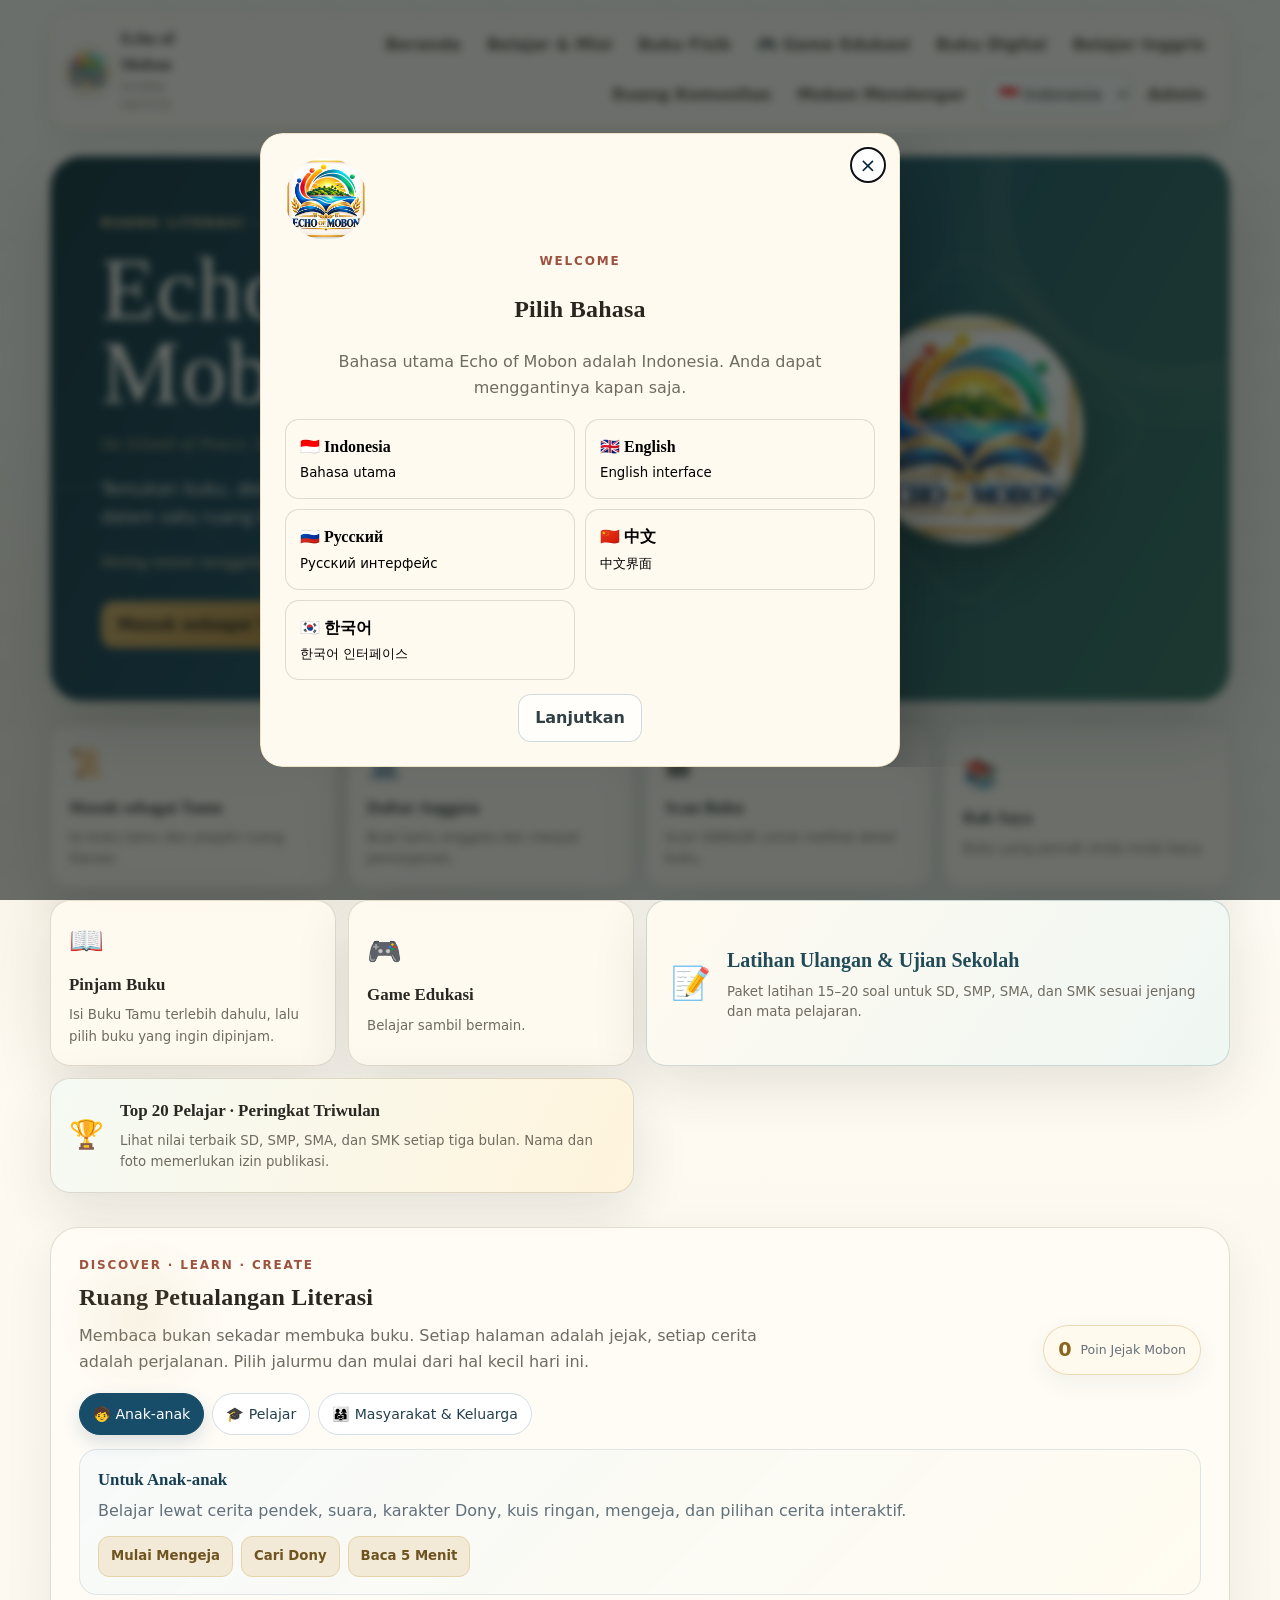
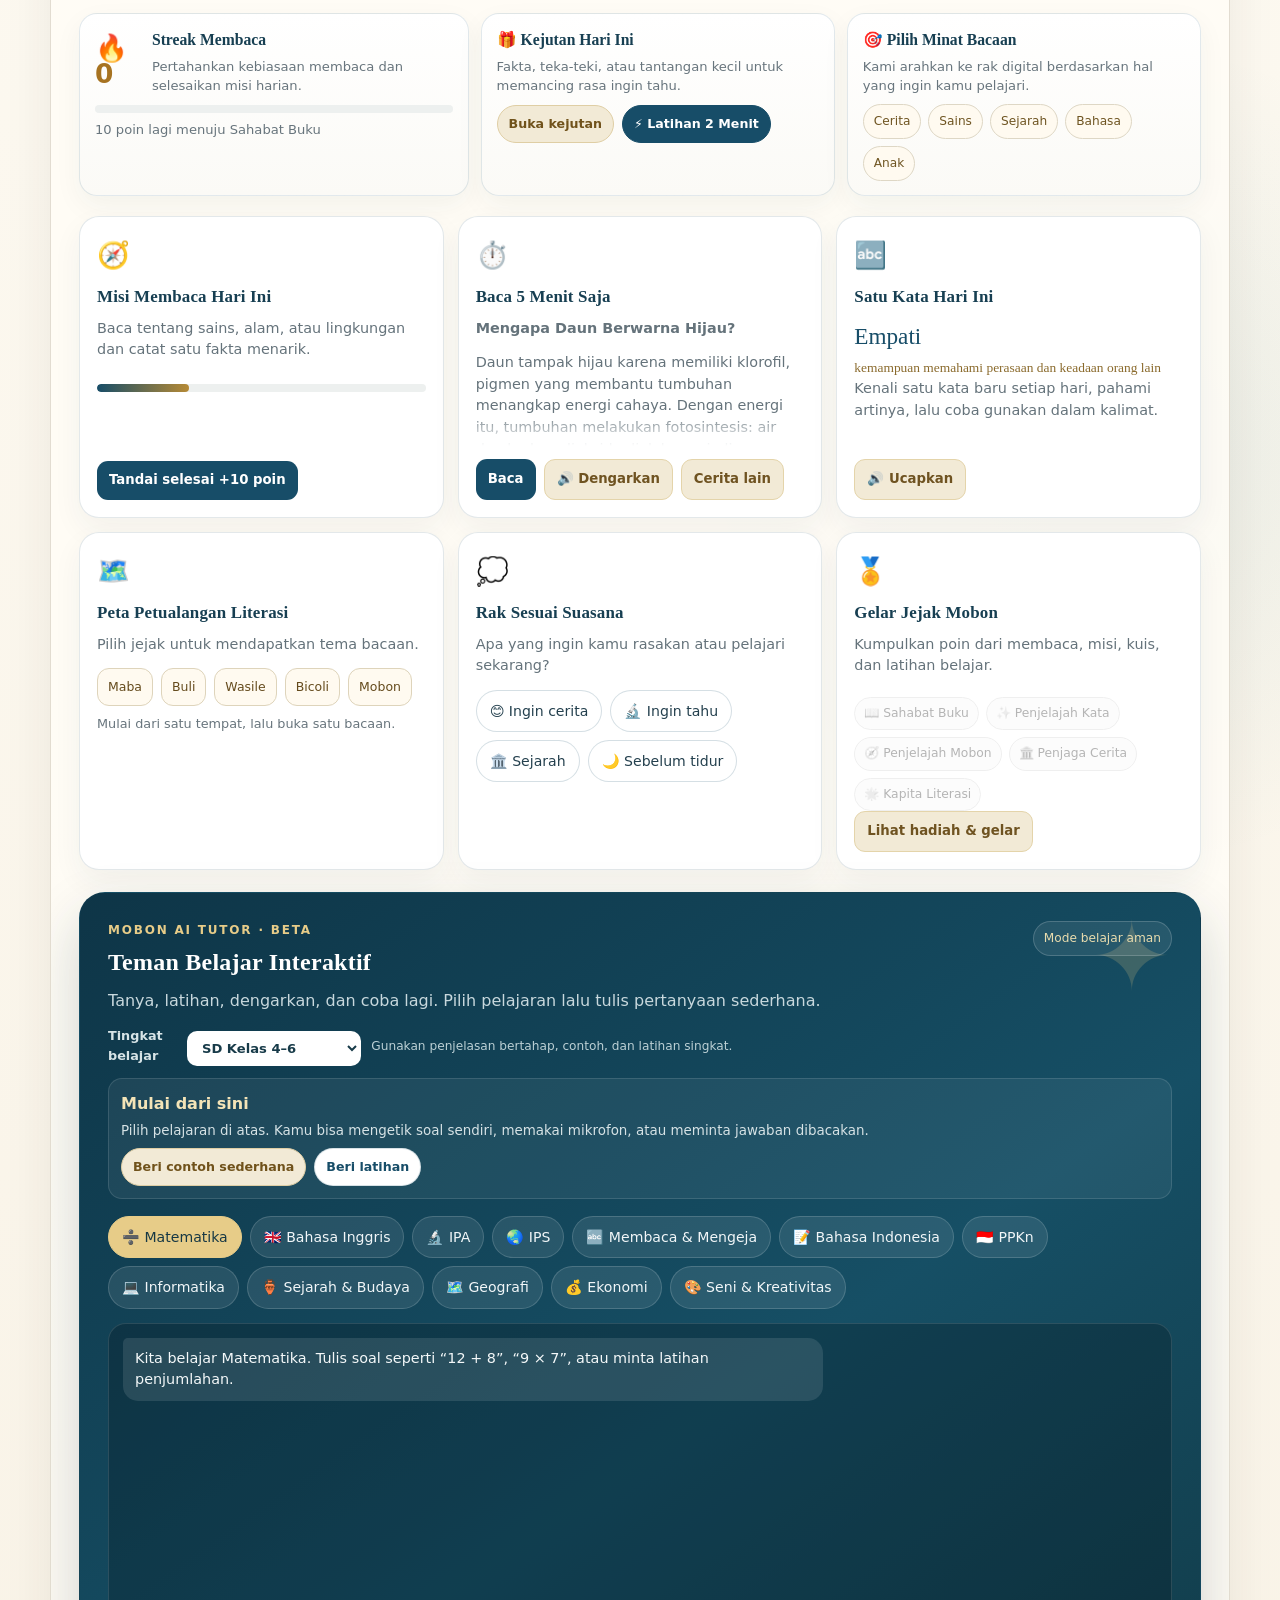
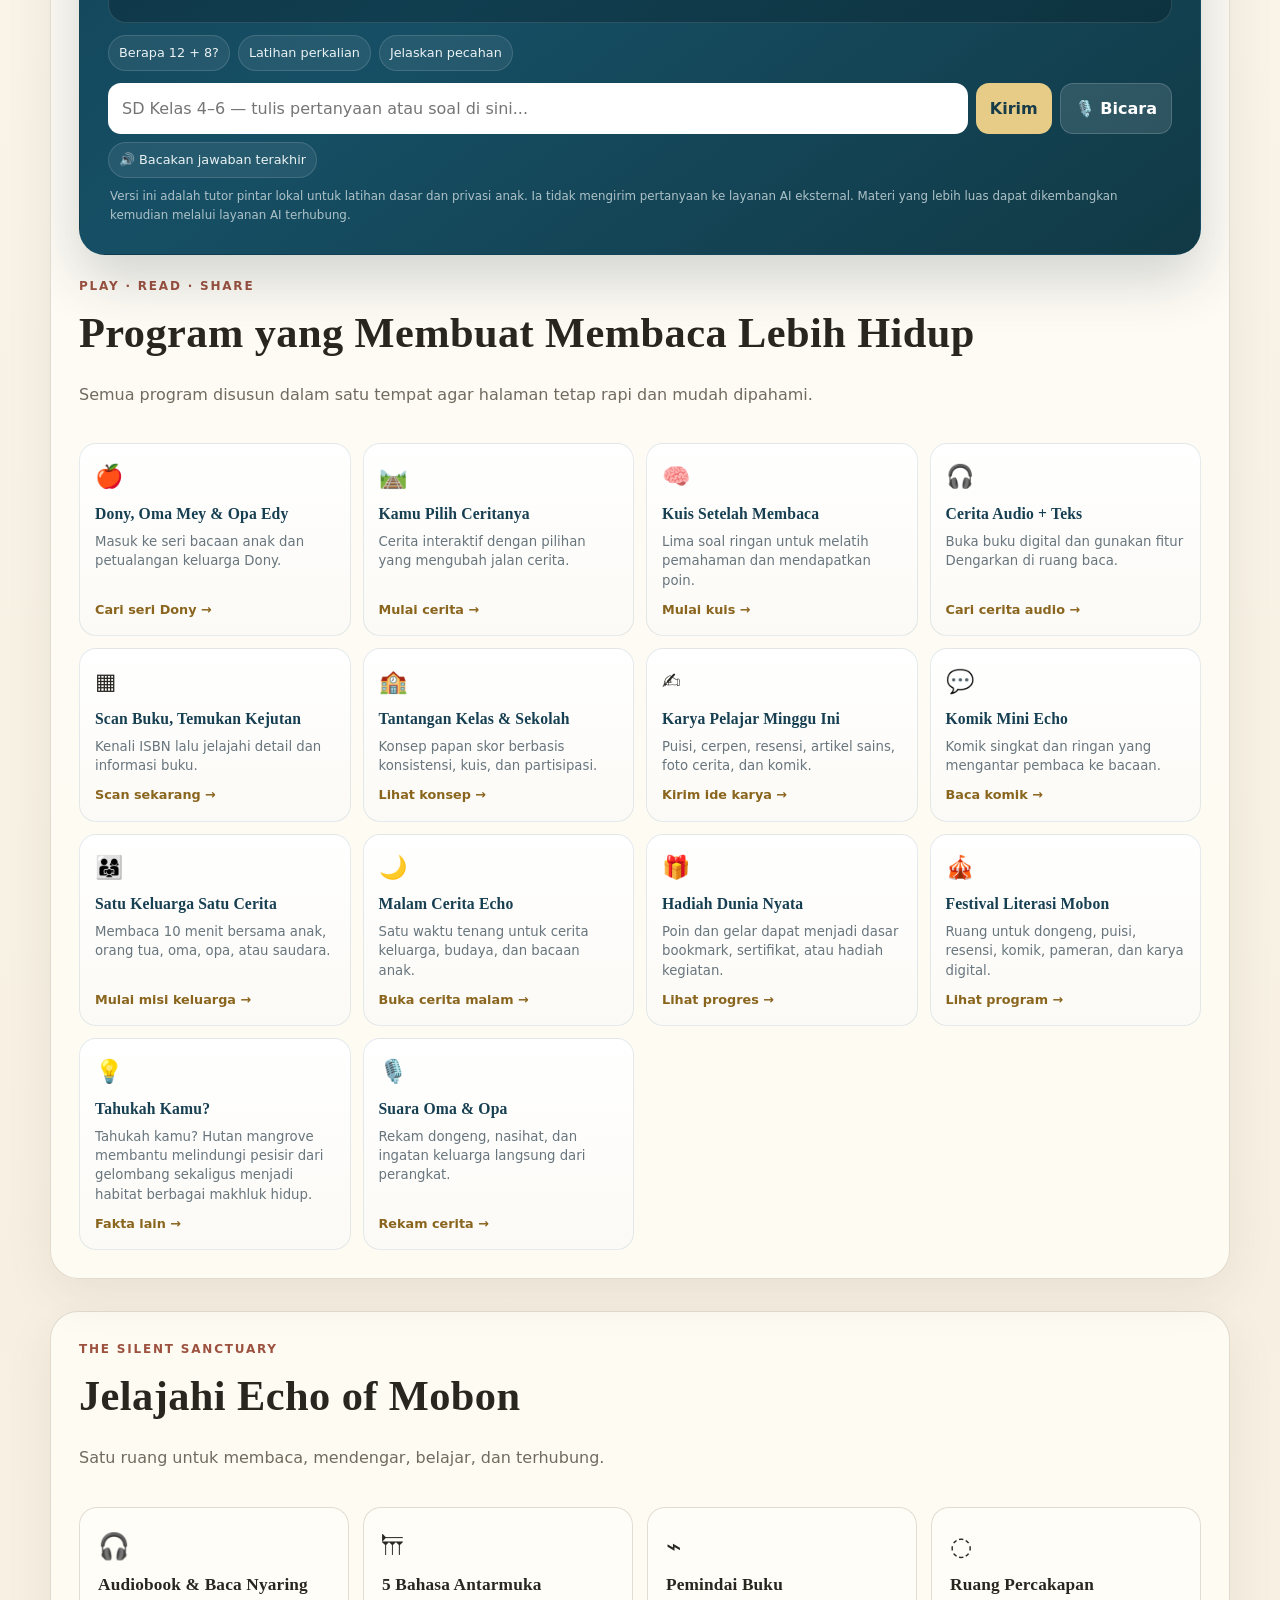
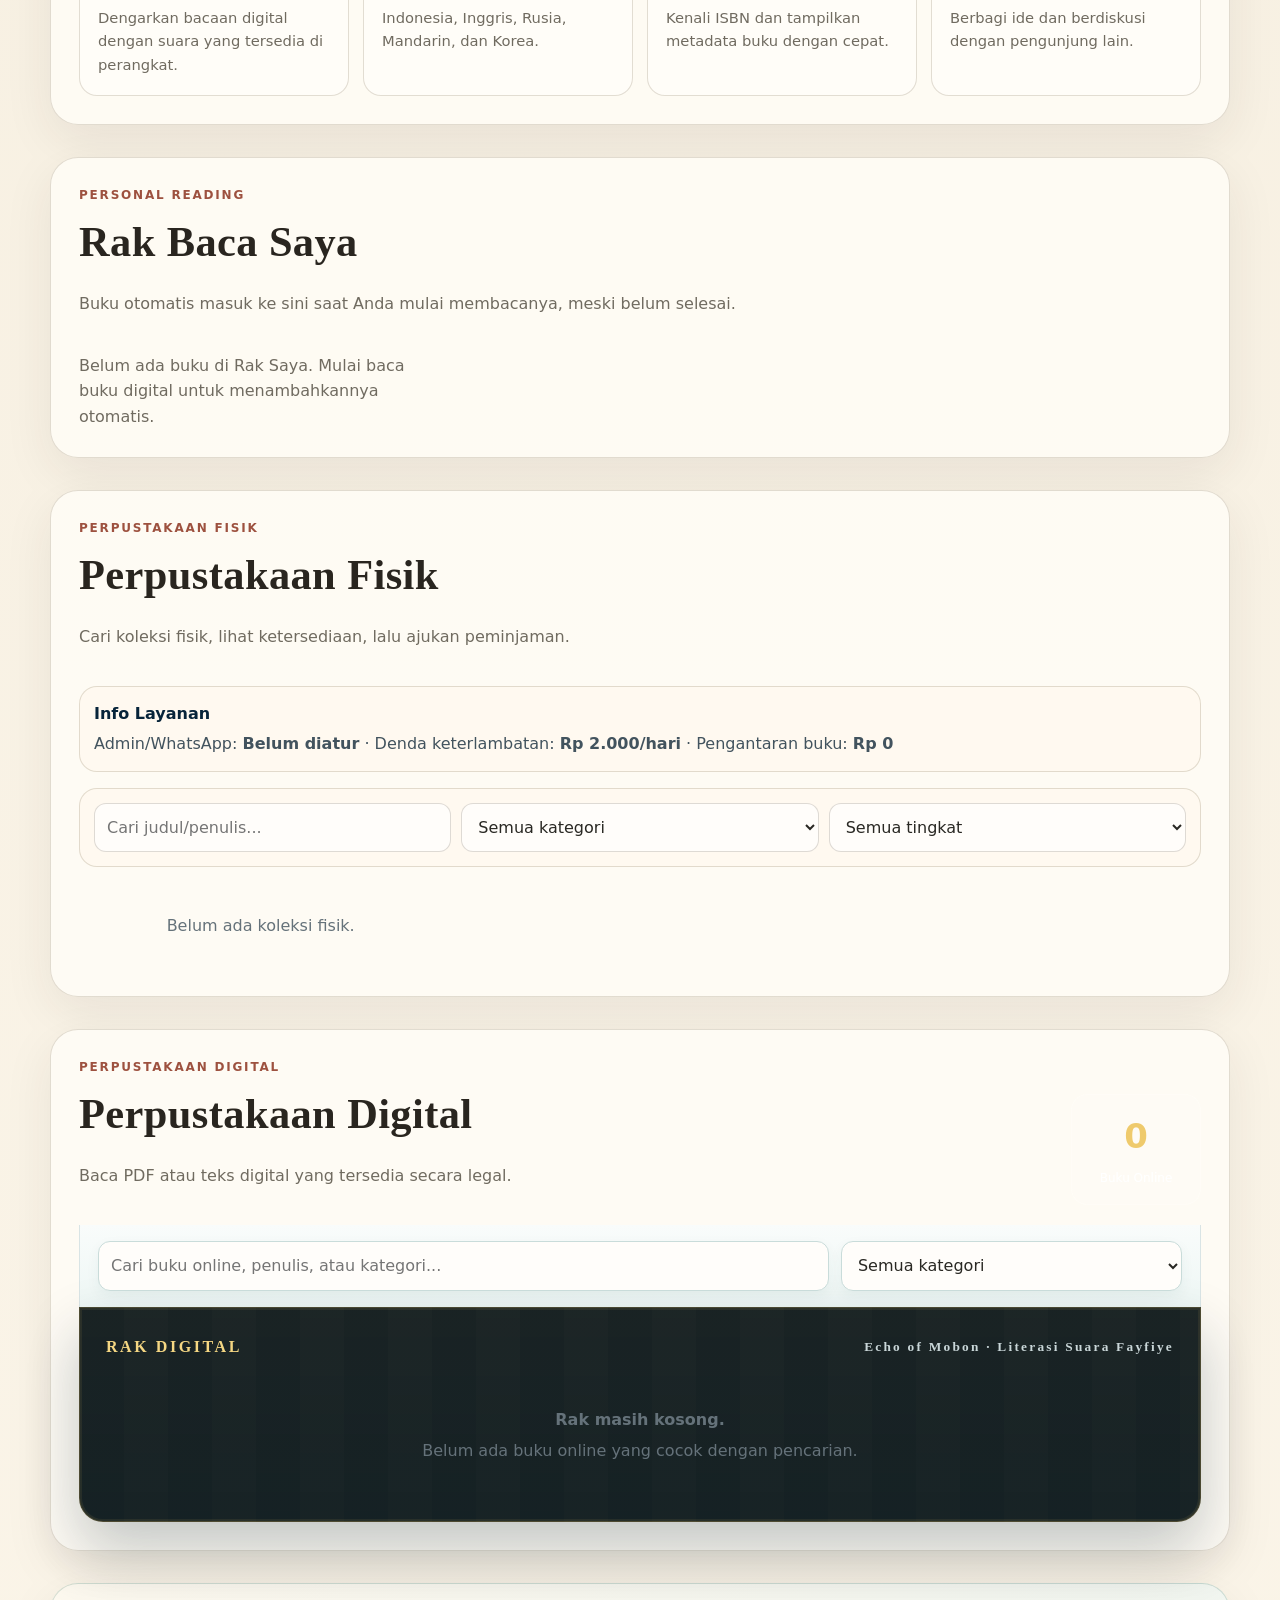
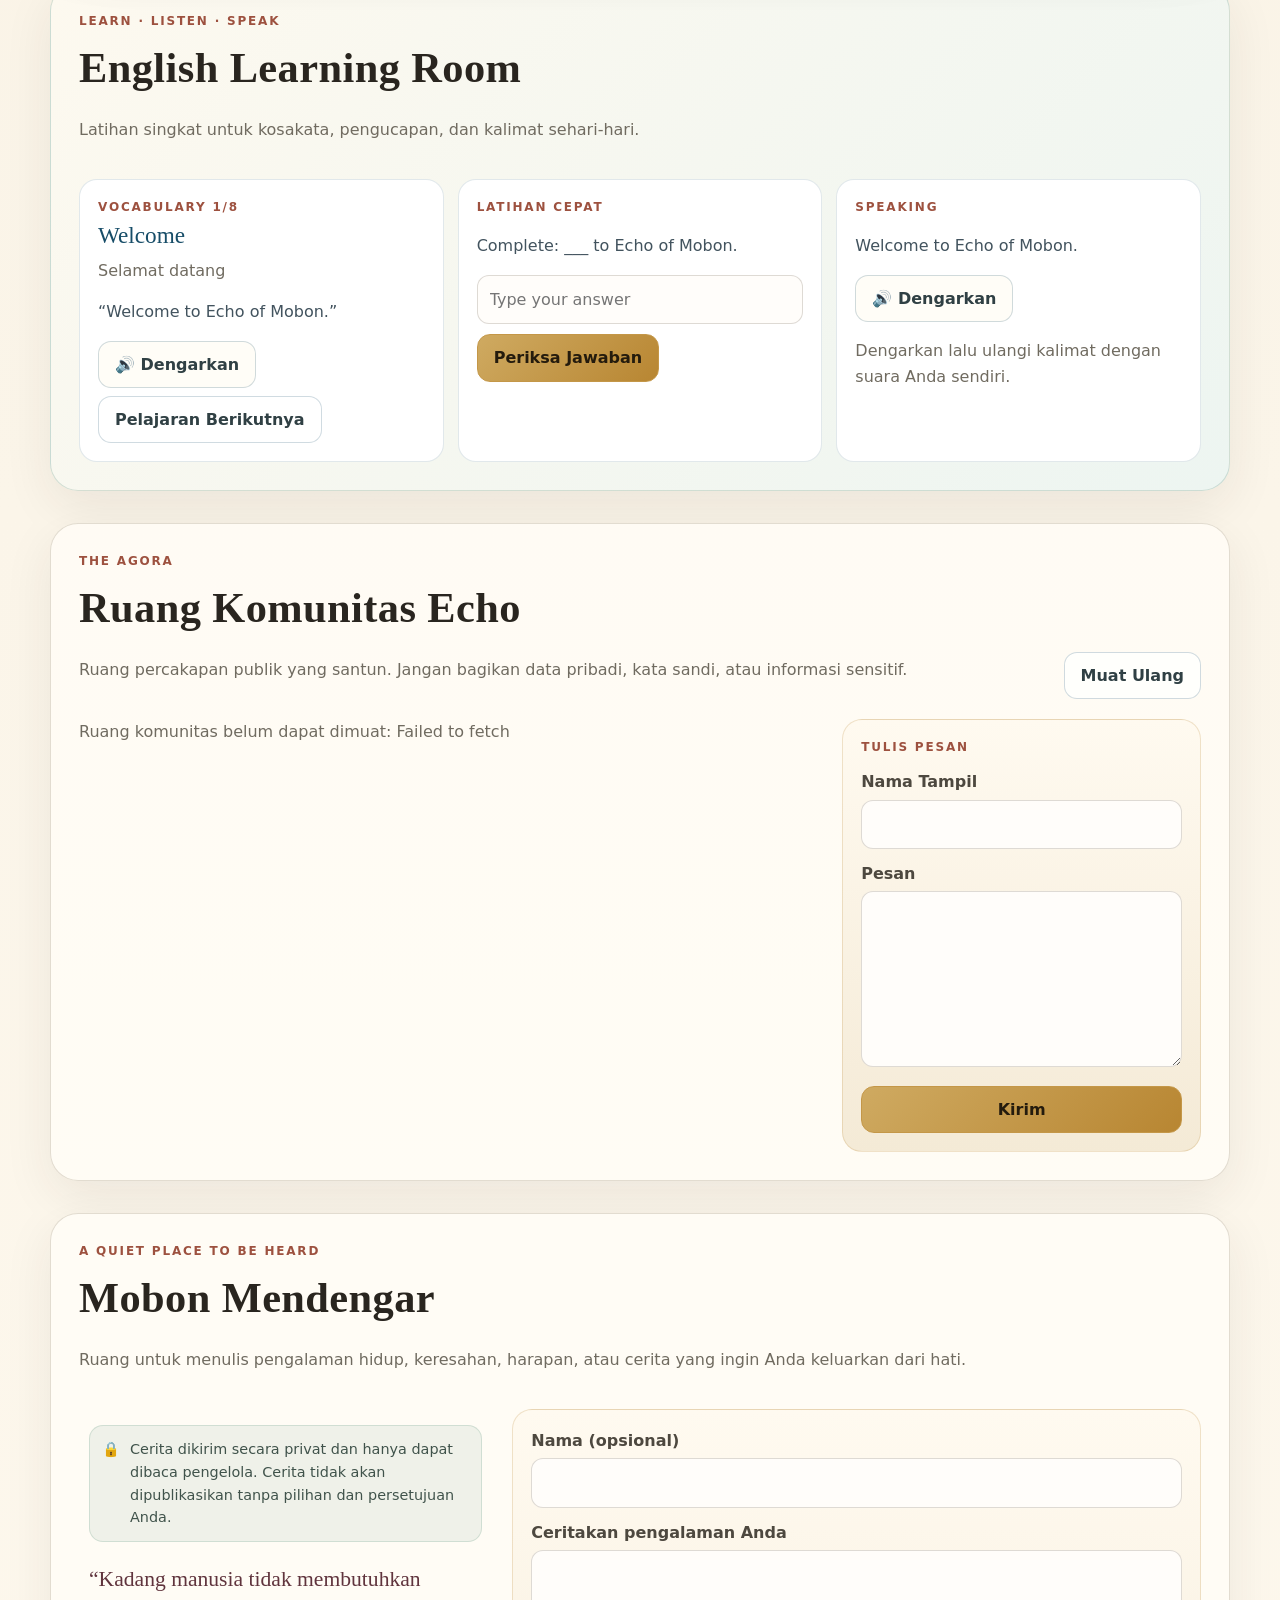
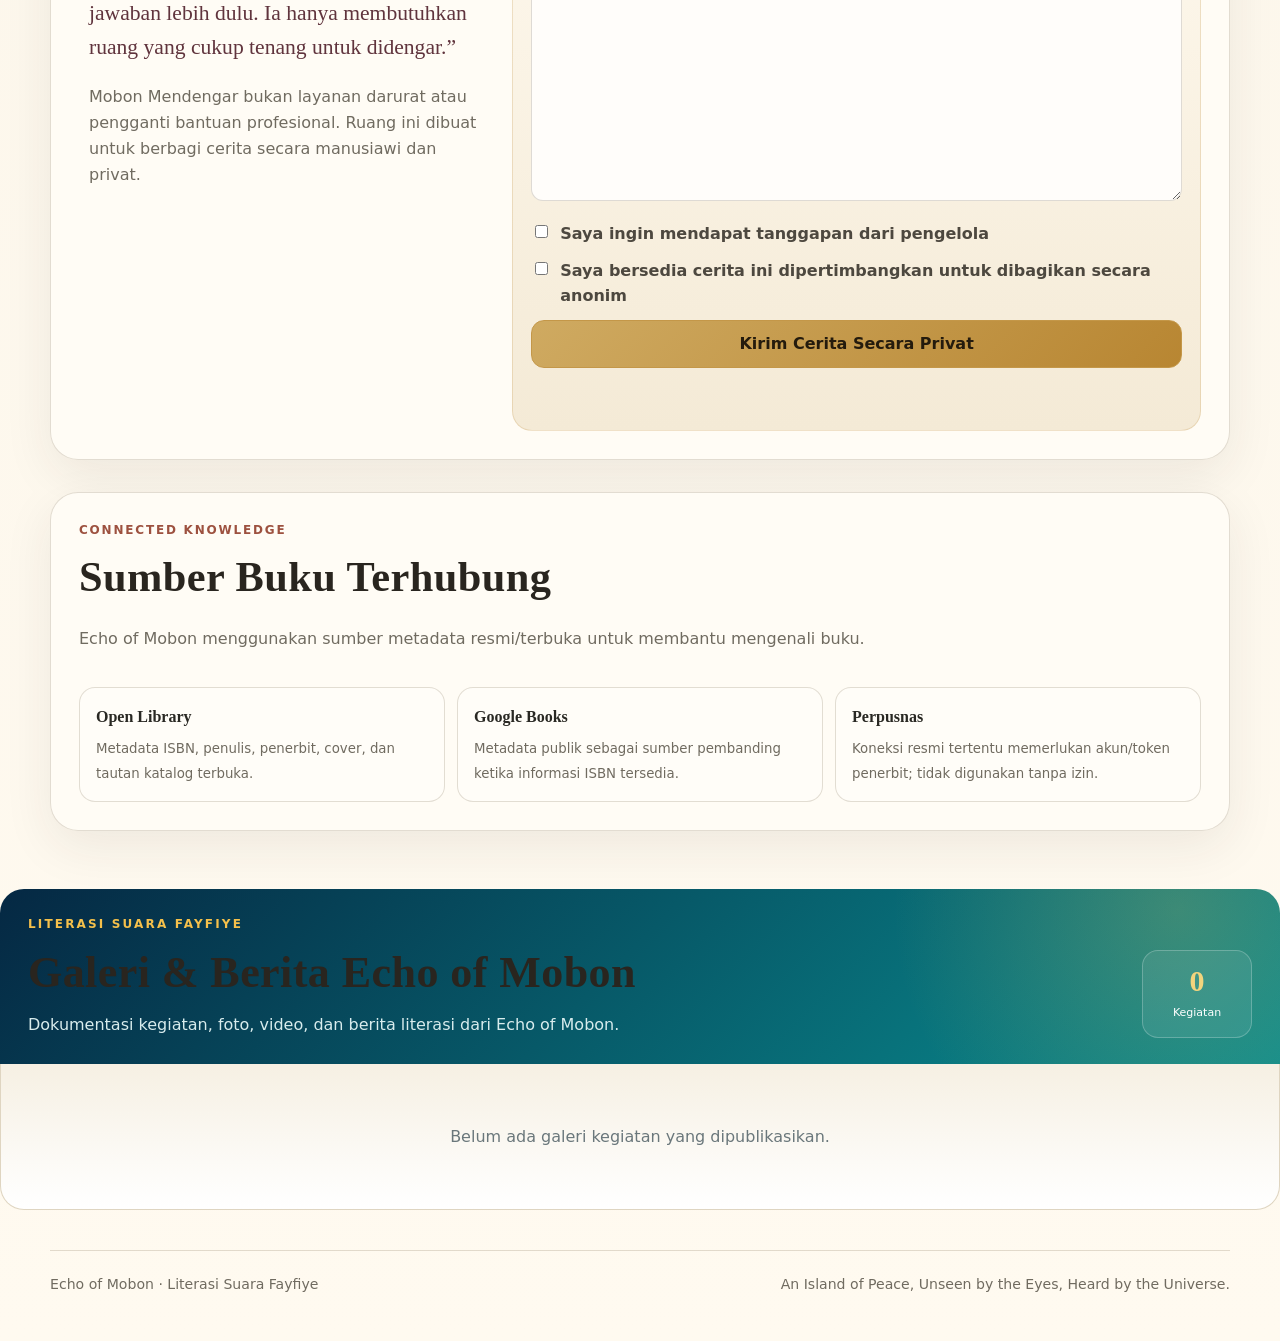
==== index.html @ 737a373f "Muat perbaikan status verifikasi Buku Tamu di HP" ====
<!doctype html>
<html lang="id">
<head>
  <meta charset="utf-8">
  <meta name="viewport" content="width=device-width,initial-scale=1,viewport-fit=cover">
  <meta name="theme-color" content="#174d68">
  <meta name="description" content="Echo of Mobon — ruang literasi fisik dan digital untuk membaca, mendengar, belajar, dan berbagi cerita.">
  <title>Echo of Mobon — Literasi Suara Fayfiye</title>
  <link rel="icon" href="assets/echo-of-mobon-logo.jpg?v=8">
  <link rel="stylesheet" href="assets/style.css">
  <link rel="stylesheet" href="assets/theme-original.css?v=20261101-9">
  <link rel="stylesheet" href="assets/member-card-v2.css?v=20261102-1">
  <link rel="stylesheet" href="assets/portal-v2.css?v=20261102-1">
  <link rel="stylesheet" href="assets/classic-v3.css?v=20261102-1">
  <link rel="stylesheet" href="assets/mobile-language-fix.css?v=20261102-4">
  <link rel="stylesheet" href="assets/literacy-adventure-v1.css?v=20261102-1">
  <link rel="stylesheet" href="assets/literacy-engagement-v2.css?v=20261102-1">
</head>
<body class="eom-v3">
<header class="topbar">
  <a class="brand" href="./" aria-label="Echo of Mobon">
    <img src="assets/echo-of-mobon-logo.jpg?v=8" alt="Logo Echo of Mobon">
    <div><strong>Echo of Mobon</strong><small>Literasi Suara Fayfiye</small></div>
  </a>
  <nav class="topnav" aria-label="Navigasi utama">
    <a href="#home" data-i18n="home">Beranda</a>
    <a href="#literacy-hub">Belajar & Misi</a>
    <a href="#physical" data-i18n="physical">Buku Fisik</a>
    <a href="#digital" data-i18n="digital">Buku Digital</a>
    <a href="#english" data-i18n="learn">Belajar Inggris</a>
    <a href="#community" data-i18n="community">Ruang Komunitas</a>
    <a href="#mobon-listens" data-i18n="listen">Mobon Mendengar</a>
    <select id="languageSelect" class="language-select" aria-label="Bahasa">
      <option value="id">🇮🇩 Indonesia</option>
      <option value="en">🇬🇧 English</option>
      <option value="ru">🇷🇺 Русский</option>
      <option value="zh">🇨🇳 中文</option>
      <option value="ko">🇰🇷 한국어</option>
    </select>
    <a href="./admin/" data-i18n="admin">Admin</a>
  </nav>
</header>

<section id="home" class="classic-hero">
  <div class="classic-hero-inner">
    <div>
      <div class="eyebrow" data-i18n="welcomeEyebrow">RUANG LITERASI · PENGETAHUAN · CERITA</div>
      <h1>Echo of<br>Mobon</h1>
      <p class="mobon-slogan">An Island of Peace, Unseen by the Eyes, Heard by the Universe</p>
      <p class="hero-copy" data-i18n="welcomeCopy">Temukan buku, dengarkan bacaan, belajar bahasa, dan berbagi cerita dalam satu ruang literasi yang tenang dan hidup.</p>
      <p class="hero-quote" data-i18n="welcomeQuote">Hening namun menggelegar. Tersembunyi namun memengaruhi.</p>
      <div class="hero-actions">
        <button id="guestEntryBtn" class="btn primary" type="button" data-i18n="guestEntry">Masuk sebagai Tamu</button>
        <button id="joinMemberBtn" class="btn ghost" type="button" data-i18n="joinMember">Daftar Anggota</button>
        <button id="myCardBtn" class="btn ghost hidden" type="button">Kartu Saya</button>
      </div>
    </div>
    <div class="hero-emblem" aria-hidden="true"><img src="assets/echo-of-mobon-logo.jpg?v=8" alt=""></div>
  </div>
</section>

<section class="entry-strip" aria-label="Akses cepat">
  <button class="entry-card" id="guestEntryCard" type="button" onclick="document.getElementById('guestEntryBtn').click()"><span class="entry-icon">📜</span><strong data-i18n="guestEntry">Masuk sebagai Tamu</strong><small data-i18n="guestEntrySub">Isi buku tamu dan jelajahi ruang literasi.</small></button>
  <button class="entry-card" type="button" onclick="document.getElementById('joinMemberBtn').click()"><span class="entry-icon">🏛️</span><strong data-i18n="joinMember">Daftar Anggota</strong><small data-i18n="joinMemberSub">Buat kartu anggota dan riwayat peminjaman.</small></button>
  <button class="entry-card" id="scanBookBtn" type="button"><span class="entry-icon">▦</span><strong data-i18n="scanBook">Scan Buku</strong><small data-i18n="scanBookSub">Scan ISBN/QR untuk melihat detail buku.</small></button>
  <button class="entry-card" id="myLibraryBtn" type="button"><span class="entry-icon">📚</span><strong data-i18n="myLibrary">Rak Saya</strong><small data-i18n="myLibrarySub">Buku yang pernah Anda mulai baca.</small></button>
</section>

<main>
  <section id="literacy-hub" class="section-shell eom-playground">
    <div class="eom-adventure-head">
      <div><div class="kicker-v3">DISCOVER · LEARN · CREATE</div><h2>Ruang Petualangan Literasi</h2><p class="muted-v3">Membaca bukan sekadar membuka buku. Setiap halaman adalah jejak, setiap cerita adalah perjalanan. Pilih jalurmu dan mulai dari hal kecil hari ini.</p></div>
      <div class="eom-points-pill" title="Poin tersimpan di perangkat ini"><b id="eomPoints">0</b><span>Poin Jejak Mobon</span></div>
    </div>

    <div class="eom-audience-tabs" aria-label="Pilih jalur belajar">
      <button class="eom-tab active" type="button" data-audience="anak">🧒 Anak-anak</button>
      <button class="eom-tab" type="button" data-audience="pelajar">🎓 Pelajar</button>
      <button class="eom-tab" type="button" data-audience="masyarakat">👨‍👩‍👧 Masyarakat & Keluarga</button>
    </div>
    <div id="audiencePanel" class="eom-audience-panel"></div>

    <div class="eom-mission-grid">
      <article class="eom-mission-card">
        <div class="eom-card-icon">🧭</div><h3>Misi Membaca Hari Ini</h3><p id="missionTitle">Memuat misi...</p>
        <div class="eom-progress" aria-label="Kemajuan misi"><span id="missionBar"></span></div>
        <div class="eom-card-actions"><button id="completeMissionBtn" class="eom-mini-btn" type="button">Tandai selesai +10 poin</button></div>
      </article>
      <article class="eom-mission-card">
        <div class="eom-card-icon">⏱️</div><h3>Baca 5 Menit Saja</h3><p><b id="fiveMinuteTitle"></b></p><p id="fiveMinuteText" class="eom-story-snippet"></p>
        <div class="eom-card-actions"><button id="toggleFiveMinuteBtn" class="eom-mini-btn" type="button">Baca</button><button id="speakFiveMinuteBtn" class="eom-mini-btn alt" type="button">🔊 Dengarkan</button><button id="nextFiveMinuteBtn" class="eom-mini-btn alt" type="button">Cerita lain</button></div>
      </article>
      <article class="eom-mission-card">
        <div class="eom-card-icon">🔤</div><h3>Satu Kata Hari Ini</h3><div id="wordToday" class="eom-word">Literasi</div><p>Kenali satu kata baru setiap hari, pahami artinya, lalu coba gunakan dalam kalimat.</p>
        <div class="eom-card-actions"><button id="speakWordBtn" class="eom-mini-btn alt" type="button">🔊 Ucapkan</button></div>
      </article>
      <article class="eom-mission-card">
        <div class="eom-card-icon">🗺️</div><h3>Peta Petualangan Literasi</h3><p>Pilih jejak untuk mendapatkan tema bacaan.</p><div class="eom-map"><button data-map="Maba">Maba</button><button data-map="Buli">Buli</button><button data-map="Wasile">Wasile</button><button data-map="Bicoli">Bicoli</button><button data-map="Mobon">Mobon</button></div><div id="mapFact" class="eom-map-note">Mulai dari satu tempat, lalu buka satu bacaan.</div>
      </article>
      <article class="eom-mission-card">
        <div class="eom-card-icon">💭</div><h3>Rak Sesuai Suasana</h3><p>Apa yang ingin kamu rasakan atau pelajari sekarang?</p><div class="eom-mood-row"><button class="eom-mood" data-mood="cerita">😊 Ingin cerita</button><button class="eom-mood" data-mood="sains">🔬 Ingin tahu</button><button class="eom-mood" data-mood="sejarah">🏛️ Sejarah</button><button class="eom-mood" data-mood="anak">🌙 Sebelum tidur</button></div>
      </article>
      <article class="eom-mission-card">
        <div class="eom-card-icon">🏅</div><h3>Gelar Jejak Mobon</h3><p>Kumpulkan poin dari membaca, misi, kuis, dan latihan belajar.</p><div id="eomBadges" class="eom-badge-row"></div>
        <div class="eom-card-actions"><button class="eom-mini-btn alt" type="button" data-program="rewards">Lihat hadiah & gelar</button></div>
      </article>
    </div>

    <section id="mobon-ai" class="eom-ai-shell" aria-label="Mobon AI Tutor">
      <div class="eom-ai-head"><div><div class="kicker-v3" style="color:#e7cc88">MOBON AI TUTOR · BETA</div><h2>Teman Belajar Interaktif</h2><p>Tanya, latihan, dengarkan, dan coba lagi. Pilih pelajaran lalu tulis pertanyaan sederhana.</p></div><span class="eom-ai-status">Mode belajar aman</span></div>
      <div class="eom-ai-subjects">
        <button class="eom-subject active" type="button" data-subject="math">➗ Matematika</button>
        <button class="eom-subject" type="button" data-subject="english">🇬🇧 Bahasa Inggris</button>
        <button class="eom-subject" type="button" data-subject="science">🔬 IPA</button>
        <button class="eom-subject" type="button" data-subject="social">🌏 IPS</button>
        <button class="eom-subject" type="button" data-subject="reading">🔤 Membaca & Mengeja</button>
      </div>
      <div id="aiChat" class="eom-ai-chat" aria-live="polite"></div>
      <div id="aiQuickPrompts" class="eom-quick-prompts"></div>
      <div class="eom-ai-compose"><input id="aiInput" autocomplete="off" placeholder="Tulis pertanyaan atau soal di sini..."><button id="aiSend" type="button">Kirim</button><button id="aiVoice" class="eom-voice-btn" type="button">🎙️ Bicara</button></div>
      <div style="display:flex;gap:8px;align-items:center;margin-top:8px;position:relative;z-index:1"><button id="aiSpeak" class="eom-prompt-chip" type="button">🔊 Bacakan jawaban terakhir</button></div>
      <p class="eom-ai-note">Versi ini adalah tutor pintar lokal untuk latihan dasar dan privasi anak. Ia tidak mengirim pertanyaan ke layanan AI eksternal. Materi yang lebih luas dapat dikembangkan kemudian melalui layanan AI terhubung.</p>
    </section>

    <div class="eom-programs">
      <div class="section-head-v3"><div><div class="kicker-v3">PLAY · READ · SHARE</div><h2>Program yang Membuat Membaca Lebih Hidup</h2><p class="muted-v3">Semua program disusun dalam satu tempat agar halaman tetap rapi dan mudah dipahami.</p></div></div>
      <div class="eom-program-grid">
        <article class="eom-program"><div class="eom-program-icon">🍎</div><h3>Dony, Oma Mey & Opa Edy</h3><p>Masuk ke seri bacaan anak dan petualangan keluarga Dony.</p><button type="button" data-program="dony">Cari seri Dony →</button></article>
        <article class="eom-program"><div class="eom-program-icon">🛤️</div><h3>Kamu Pilih Ceritanya</h3><p>Cerita interaktif dengan pilihan yang mengubah jalan cerita.</p><button type="button" data-program="story">Mulai cerita →</button></article>
        <article class="eom-program"><div class="eom-program-icon">🧠</div><h3>Kuis Setelah Membaca</h3><p>Lima soal ringan untuk melatih pemahaman dan mendapatkan poin.</p><button type="button" data-program="quiz">Mulai kuis →</button></article>
        <article class="eom-program"><div class="eom-program-icon">🎧</div><h3>Cerita Audio + Teks</h3><p>Buka buku digital dan gunakan fitur Dengarkan di ruang baca.</p><button type="button" data-program="audio">Cari cerita audio →</button></article>
        <article class="eom-program"><div class="eom-program-icon">▦</div><h3>Scan Buku, Temukan Kejutan</h3><p>Kenali ISBN lalu jelajahi detail dan informasi buku.</p><button type="button" data-program="scan">Scan sekarang →</button></article>
        <article class="eom-program"><div class="eom-program-icon">🏫</div><h3>Tantangan Kelas & Sekolah</h3><p>Konsep papan skor berbasis konsistensi, kuis, dan partisipasi.</p><button type="button" data-program="school">Lihat konsep →</button></article>
        <article class="eom-program"><div class="eom-program-icon">✍️</div><h3>Karya Pelajar Minggu Ini</h3><p>Puisi, cerpen, resensi, artikel sains, foto cerita, dan komik.</p><button type="button" data-program="student">Kirim ide karya →</button></article>
        <article class="eom-program"><div class="eom-program-icon">💬</div><h3>Komik Mini Echo</h3><p>Komik singkat dan ringan yang mengantar pembaca ke bacaan.</p><button type="button" data-program="comic">Baca komik →</button></article>
        <article class="eom-program"><div class="eom-program-icon">👨‍👩‍👧</div><h3>Satu Keluarga Satu Cerita</h3><p>Membaca 10 menit bersama anak, orang tua, oma, opa, atau saudara.</p><button type="button" data-program="family">Mulai misi keluarga →</button></article>
        <article class="eom-program"><div class="eom-program-icon">🌙</div><h3>Malam Cerita Echo</h3><p>Satu waktu tenang untuk cerita keluarga, budaya, dan bacaan anak.</p><button type="button" data-program="night">Buka cerita malam →</button></article>
        <article class="eom-program"><div class="eom-program-icon">🎁</div><h3>Hadiah Dunia Nyata</h3><p>Poin dan gelar dapat menjadi dasar bookmark, sertifikat, atau hadiah kegiatan.</p><button type="button" data-program="rewards">Lihat progres →</button></article>
        <article class="eom-program"><div class="eom-program-icon">🎪</div><h3>Festival Literasi Mobon</h3><p>Ruang untuk dongeng, puisi, resensi, komik, pameran, dan karya digital.</p><button type="button" data-program="festival">Lihat program →</button></article>
        <article class="eom-program"><div class="eom-program-icon">💡</div><h3>Tahukah Kamu?</h3><p id="eomDidYouKnow">Fakta singkat baru setiap hari untuk memancing rasa ingin tahu.</p><button type="button" data-extra="fact">Fakta lain →</button></article>
        <article class="eom-program"><div class="eom-program-icon">🎙️</div><h3>Suara Oma & Opa</h3><p>Rekam dongeng, nasihat, dan ingatan keluarga langsung dari perangkat.</p><button type="button" data-extra="voices">Rekam cerita →</button></article>
      </div>
    </div>
  </section>

  <section class="section-shell">
    <div class="section-head-v3"><div><div class="kicker-v3">THE SILENT SANCTUARY</div><h2 data-i18n="explore">Jelajahi Echo of Mobon</h2><p class="muted-v3" data-i18n="exploreSub">Satu ruang untuk membaca, mendengar, belajar, dan terhubung.</p></div></div>
    <div class="feature-grid">
      <article class="feature-card"><div class="feature-icon">🎧</div><h3 data-i18n="featAudio">Audiobook & Baca Nyaring</h3><p data-i18n="featAudioSub">Dengarkan bacaan digital dengan suara yang tersedia di perangkat.</p></article>
      <article class="feature-card"><div class="feature-icon">𐎠</div><h3 data-i18n="featLang">5 Bahasa Antarmuka</h3><p data-i18n="featLangSub">Indonesia, Inggris, Rusia, Mandarin, dan Korea.</p></article>
      <article class="feature-card"><div class="feature-icon">⌁</div><h3 data-i18n="featScan">Pemindai Buku</h3><p data-i18n="featScanSub">Kenali ISBN dan tampilkan metadata buku dengan cepat.</p></article>
      <article class="feature-card"><div class="feature-icon">◌</div><h3 data-i18n="featCommunity">Ruang Percakapan</h3><p data-i18n="featCommunitySub">Berbagi ide dan berdiskusi dengan pengunjung lain.</p></article>
    </div>
  </section>

  <section id="memberWelcome" class="section-shell member-welcome hidden"></section>

  <section id="my-shelf" class="section-shell">
    <div class="section-head-v3"><div><div class="kicker-v3">PERSONAL READING</div><h2 data-i18n="myShelf">Rak Baca Saya</h2><p class="muted-v3" data-i18n="myShelfSub">Buku otomatis masuk ke sini saat Anda mulai membacanya, meski belum selesai.</p></div></div>
    <div id="myLibrary" class="my-library-grid"></div>
  </section>

  <section id="physical" class="section-shell">
    <div class="section-head-v3"><div><div class="kicker-v3">PERPUSTAKAAN FISIK</div><h2 data-i18n="physicalTitle">Perpustakaan Fisik</h2><p id="collectionSummary" class="muted-v3" data-i18n="physicalSub">Cari koleksi fisik, lihat ketersediaan, lalu ajukan peminjaman.</p></div></div>
    <section id="serviceInfo" class="card" style="padding:14px;margin-bottom:16px"><strong>Info Layanan</strong><p id="serviceInfoText" style="margin:5px 0 0">Memuat informasi layanan...</p></section>
    <div class="filters card"><input id="guestSearch" placeholder="Cari judul/penulis..."><select id="guestCategory"></select><select id="guestLevel"></select></div>
    <div id="guestBooks" class="book-grid" style="margin-top:16px"></div>
  </section>

  <section id="digital" class="section-shell online-library digital-library-section">
    <div class="section-head-v3"><div><div class="kicker-v3">PERPUSTAKAAN DIGITAL</div><h2 data-i18n="digitalTitle">Perpustakaan Digital</h2><p class="muted-v3" data-i18n="digitalSub">Baca PDF atau teks digital yang tersedia secara legal.</p></div><div class="digital-library-badge"><b id="digitalCount">0</b><span>Buku Online</span></div></div>
    <div class="digital-library-tools"><input id="digitalSearch" placeholder="Cari buku online, penulis, atau kategori..."><select id="digitalCategoryFilter"><option value="">Semua kategori</option></select></div>
    <div class="bookshelf-frame"><div class="bookshelf-top"><span>RAK DIGITAL</span><small>Echo of Mobon · Literasi Suara Fayfiye</small></div><div id="digitalLibrary" class="digital-shelves"></div></div>
  </section>

  <section id="english" class="section-shell learning-panel">
    <div class="section-head-v3"><div><div class="kicker-v3">LEARN · LISTEN · SPEAK</div><h2 data-i18n="englishTitle">English Learning Room</h2><p class="muted-v3" data-i18n="englishSub">Latihan singkat untuk kosakata, pengucapan, dan kalimat sehari-hari.</p></div></div>
    <div id="englishLesson" class="learning-grid"></div>
  </section>

  <section id="community" class="section-shell">
    <div class="section-head-v3"><div><div class="kicker-v3">THE AGORA</div><h2 data-i18n="communityTitle">Ruang Komunitas Echo</h2><p class="muted-v3" data-i18n="communitySub">Ruang percakapan publik yang santun. Jangan bagikan data pribadi, kata sandi, atau informasi sensitif.</p></div><button id="communityRefreshBtn" class="btn ghost" type="button" data-i18n="refresh">Muat Ulang</button></div>
    <div class="community-layout">
      <div id="communityFeed" class="community-feed"></div>
      <form id="communityForm" class="compose-card form">
        <div class="kicker-v3">TULIS PESAN</div>
        <label><span data-i18n="displayName">Nama Tampil</span><input id="communityName" maxlength="40" required></label>
        <label><span data-i18n="message">Pesan</span><textarea id="communityMessage" maxlength="600" rows="6" required></textarea></label>
        <button id="communityReplyNote" class="hidden" type="button" style="border:0;background:rgba(23,77,104,.08);padding:8px;border-radius:10px;text-align:left;cursor:pointer"></button>
        <button class="btn primary" type="submit" data-i18n="send">Kirim</button>
      </form>
    </div>
  </section>

  <section id="mobon-listens" class="section-shell">
    <div class="section-head-v3"><div><div class="kicker-v3">A QUIET PLACE TO BE HEARD</div><h2 data-i18n="listenTitle">Mobon Mendengar</h2><p class="muted-v3" data-i18n="listenSub">Ruang untuk menulis pengalaman hidup, keresahan, harapan, atau cerita yang ingin Anda keluarkan dari hati.</p></div></div>
    <div class="listening-layout">
      <div class="listening-intro"><div class="privacy-note">🔒 <span data-i18n="privacy">Cerita dikirim secara privat dan hanya dapat dibaca pengelola. Cerita tidak akan dipublikasikan tanpa pilihan dan persetujuan Anda.</span></div><blockquote>“Kadang manusia tidak membutuhkan jawaban lebih dulu. Ia hanya membutuhkan ruang yang cukup tenang untuk didengar.”</blockquote><p class="muted-v3">Mobon Mendengar bukan layanan darurat atau pengganti bantuan profesional. Ruang ini dibuat untuk berbagi cerita secara manusiawi dan privat.</p></div>
      <form id="mobonListenForm" class="listening-card form">
        <label><span data-i18n="yourNameOptional">Nama (opsional)</span><input id="listenName" maxlength="60"></label>
        <label><span data-i18n="yourStory">Ceritakan pengalaman Anda</span><textarea id="listenStory" rows="9" minlength="20" maxlength="4000" required></textarea></label>
        <label style="display:flex;gap:9px;align-items:flex-start"><input id="listenWantsResponse" type="checkbox" style="width:auto;margin-top:4px"><span data-i18n="wantsResponse">Saya ingin mendapat tanggapan dari pengelola</span></label>
        <label id="listenContactWrap" class="hidden"><span data-i18n="contactOptional">Kontak (opsional)</span><input id="listenContact" maxlength="160"></label>
        <label style="display:flex;gap:9px;align-items:flex-start"><input id="listenShareAnon" type="checkbox" style="width:auto;margin-top:4px"><span data-i18n="shareAnon">Saya bersedia cerita ini dipertimbangkan untuk dibagikan secara anonim</span></label>
        <label id="listenConsentWrap" class="hidden" style="display:flex;gap:9px;align-items:flex-start"><input id="listenConsent" type="checkbox" style="width:auto;margin-top:4px"><span data-i18n="consent">Saya memahami dan menyetujui jika kutipan anonim dipublikasikan setelah moderasi</span></label>
        <button class="btn primary" type="submit" data-i18n="sendStory">Kirim Cerita Secara Privat</button>
        <p id="listenStatus" class="muted-v3"></p>
      </form>
    </div>
  </section>

  <section class="section-shell">
    <div class="section-head-v3"><div><div class="kicker-v3">CONNECTED KNOWLEDGE</div><h2 data-i18n="integrations">Sumber Buku Terhubung</h2><p class="muted-v3" data-i18n="integrationsSub">Echo of Mobon menggunakan sumber metadata resmi/terbuka untuk membantu mengenali buku.</p></div></div>
    <div class="integration-row">
      <article class="integration-card"><strong data-i18n="openLibrary">Open Library</strong><small>Metadata ISBN, penulis, penerbit, cover, dan tautan katalog terbuka.</small></article>
      <article class="integration-card"><strong data-i18n="googleBooks">Google Books</strong><small>Metadata publik sebagai sumber pembanding ketika informasi ISBN tersedia.</small></article>
      <article class="integration-card"><strong data-i18n="perpusnas">Perpusnas</strong><small data-i18n="perpusnasNote">Koneksi resmi tertentu memerlukan akun/token penerbit; tidak digunakan tanpa izin.</small></article>
    </div>
  </section>

  <section id="myHistorySection" class="section-shell hidden"><div class="section-head-v3"><div><div class="kicker-v3">AKUN ANGGOTA</div><h2>Riwayat Peminjaman Saya</h2></div></div><div id="myHistory" class="table-wrap"></div></section>
</main>

<footer class="eom-footer"><span data-i18n="footer">Echo of Mobon · Literasi Suara Fayfiye</span><span>An Island of Peace, Unseen by the Eyes, Heard by the Universe.</span></footer>

<dialog id="languageDialog"><div class="modal lang-welcome"><button class="close" type="button" data-close="languageDialog">×</button><img src="assets/echo-of-mobon-logo.jpg?v=8" alt="" style="width:82px;height:82px;border-radius:50%;object-fit:cover"><div class="kicker-v3" style="margin-top:12px">WELCOME</div><h2 data-i18n="chooseLanguage">Pilih Bahasa</h2><p class="muted-v3" data-i18n="chooseLanguageSub">Bahasa utama Echo of Mobon adalah Indonesia. Anda dapat menggantinya kapan saja.</p><div class="lang-grid"><button class="lang-choice" data-language-choice="id" type="button"><strong>🇮🇩 Indonesia</strong><small>Bahasa utama</small></button><button class="lang-choice" data-language-choice="en" type="button"><strong>🇬🇧 English</strong><small>English interface</small></button><button class="lang-choice" data-language-choice="ru" type="button"><strong>🇷🇺 Русский</strong><small>Русский интерфейс</small></button><button class="lang-choice" data-language-choice="zh" type="button"><strong>🇨🇳 中文</strong><small>中文界面</small></button><button class="lang-choice" data-language-choice="ko" type="button"><strong>🇰🇷 한국어</strong><small>한국어 인터페이스</small></button></div><button id="languageContinueBtn" class="btn ghost" type="button" style="margin-top:14px" data-i18n="continue">Lanjutkan</button></div></dialog>

<dialog id="scanDialog"><div class="modal"><button class="close" type="button" data-close="scanDialog">×</button><div class="kicker-v3">BOOK IDENTIFIER</div><h2 data-i18n="scanTitle">Scan & Kenali Buku</h2><p class="muted-v3" data-i18n="scanHelp">Arahkan kamera ke barcode ISBN atau unggah foto barcode. Jika pemindaian tidak didukung perangkat, masukkan ISBN secara manual.</p><div class="form"><label><span data-i18n="takePhoto">Ambil / Pilih Foto Barcode</span><input id="scanFile" type="file" accept="image/*" capture="environment"></label><label><span data-i18n="isbnManual">Masukkan ISBN</span><input id="scanIsbnInput" inputmode="numeric" placeholder="978... / ISBN"></label><button id="scanLookupBtn" class="btn primary" type="button" data-i18n="lookup">Cari Detail</button><div id="scanResult"><div class="muted-v3" data-i18n="scanNoResult">Belum ada detail buku yang ditemukan.</div></div></div></div></dialog>

<dialog id="guestDialog"><form id="guestForm" class="modal"><button class="close" type="button" data-close="guestDialog">×</button><div class="kicker-v3">WELCOME TO MOBON</div><h2>Buku Tamu</h2><div class="form"><label>Nama<input id="guestName" required></label><label>No HP / WhatsApp<input id="guestPhone" required></label><label>Alamat<textarea id="guestAddress" required></textarea></label><div class="grid2"><label>Status<select id="guestStatus"><option>Pelajar</option><option>Mahasiswa</option><option>Guru</option><option>Masyarakat</option><option>Lainnya</option></select></label><label>Tujuan<select id="guestPurpose"><option>Melihat Koleksi</option><option>Meminjam Buku</option><option>Membaca Buku Online</option><option>Literasi / Belajar</option></select></label></div><button class="btn primary">Masuk & Jelajahi</button></div></form></dialog>

<dialog id="memberJoinDialog"><form id="memberJoinForm" class="modal"><button class="close" type="button" data-close="memberJoinDialog">×</button><div class="kicker-v3">KEANGGOTAAN</div><h2>Daftar Anggota Echo of Mobon</h2><div class="form"><label>Foto<input id="joinPhoto" type="file" accept="image/*"></label><img id="joinPhotoPreview" class="member-photo-preview hidden" alt="Preview foto"><label>Nomor Anggota Otomatis<input id="joinMemberNo" readonly></label><label>Nama Lengkap<input id="joinName" required></label><label>No HP / WhatsApp<input id="joinPhone" required></label><label>Alamat<textarea id="joinAddress" required></textarea></label><label>Status<select id="joinRole"><option>Pelajar</option><option>Mahasiswa</option><option>Guru</option><option>Dosen</option><option>Masyarakat</option><option>Pegawai</option><option>Komunitas</option><option>Lainnya</option></select></label><button class="btn primary">Daftar & Buat Kartu</button></div></form></dialog>

<dialog id="borrowDialog"><form id="borrowForm" class="modal"><button class="close" type="button" data-close="borrowDialog">×</button><div class="kicker-v3">PEMINJAMAN</div><h2>Ajukan Peminjaman</h2><p id="borrowBookLabel"></p><input id="borrowBookId" type="hidden"><div class="form"><p id="borrowIdentityNote" class="muted"></p><div id="borrowRules" class="card" style="padding:12px"></div><div class="grid2"><label>Tanggal Pinjam<input id="borrowDate" type="date" required></label><label>Rencana Kembali<input id="returnDate" type="date" required></label></div><label style="display:flex;gap:10px;align-items:center"><input id="deliveryRequested" type="checkbox" style="width:auto"> Minta buku diantar</label><div id="deliveryFields" class="hidden"><label>Alamat Pengantaran<textarea id="deliveryAddress" placeholder="Tulis alamat lengkap penerima"></textarea></label><p id="deliveryFeeNote" class="muted"></p></div><label>Catatan<textarea id="borrowNote"></textarea></label><button class="btn primary">Kirim Permohonan</button></div></form></dialog>

<dialog id="readerDialog" class="reader-dialog"><div class="modal reader-modal reading-room"><button class="close" data-close="readerDialog">×</button><div class="reader-book-head"><div id="readerCoverWrap" class="reader-cover-wrap"></div><div class="reader-book-info"><div class="kicker-v3">RUANG BACA DIGITAL</div><h2 id="readerTitle"></h2><p id="readerMeta"></p><div id="readerBadges" class="chips"></div><div class="reader-actions"><a id="readerPdfOpen" class="btn primary hidden" target="_blank" rel="noopener">Buka PDF Layar Penuh</a><button id="readerFontBtn" class="btn ghost">Perbesar Teks A+</button></div><div class="reader-audio-bar"><button id="readerAudioBtn" class="btn" type="button">🔊 <span data-i18n="audio">Dengarkan</span></button><button id="readerAudioStop" class="btn ghost" type="button" data-i18n="stopAudio">Berhenti</button><label style="margin:0"><span style="font-size:.78rem" data-i18n="voice">Suara</span><select id="readerVoiceSelect"></select></label></div></div></div><div class="reader-screen"><iframe id="readerPdfFrame" class="reader-pdf hidden" title="Pembaca PDF Echo of Mobon"></iframe><article id="readerContent" class="reader-content"></article></div></div></dialog>

<dialog id="myCardDialog"><div class="modal"><button class="close" data-close="myCardDialog">×</button><div id="myCardContent"></div><button id="printMyCardBtn" class="btn primary">Cetak Kartu</button></div></dialog>

<script src="assets/qrcode-mini.js"></script>
<script src="assets/supabase-online.js?v=20261101-8"></script>
<script src="assets/i18n-v3.js?v=20261102-1"></script>
<script src="assets/book-metadata.js?v=20261102-1"></script>
<script src="assets/member-card-v2.js?v=20261102-1"></script>
<script src="assets/guest-access-v1.js?v=20261104-2"></script>
<script src="assets/guest-online.js?v=20261104-3"></script>
<script src="assets/category-sync.js?v=20261102-1"></script>
<script src="assets/eom-question-bank-v3.js?v=20261104-4"></script>
<script src="assets/game-center-v1.js?v=20261104-4"></script>
<script src="assets/game-nav-placement-v1.js?v=20261104-1"></script>
<script src="assets/eom-school-exam-v1.js?v=20261104-3"></script>
<script src="assets/eom-exam-online-v2.js?v=20261104-1"></script>
<script src="assets/portal-v2.js?v=20261102-1"></script>
<script src="assets/experience-v3.js?v=20261102-1"></script>
<script src="assets/runtime-audio-v4.js?v=20261102-4"></script>
  <script src="assets/literacy-adventure-v1.js?v=20261102-1"></script>
  <script src="assets/literacy-extras-v1.js?v=20261102-1"></script>
  <script src="assets/literacy-engagement-v2.js?v=20261102-2"></script>
</body>
</html>
---- assets/style.css ----
:root{--bg:#0f1720;--panel:#17212b;--panel2:#1f2c38;--text:#eef3f7;--muted:#a9b6c2;--gold:#d7b56d;--line:#30404e;--green:#2f8f6b;--red:#c95858}*{box-sizing:border-box}html{scroll-behavior:smooth}body{margin:0;font-family:Inter,system-ui,-apple-system,Segoe UI,Roboto,Arial,sans-serif;background:linear-gradient(180deg,#0b1117,#111b24 42%,#0d151d);color:var(--text)}a{color:inherit;text-decoration:none}img{max-width:100%;display:block}button,input,select,textarea{font:inherit}.container{width:min(1180px,92%);margin:auto}.topbar{position:sticky;top:0;z-index:30;display:flex;justify-content:space-between;align-items:center;padding:14px 4%;background:rgba(11,17,23,.9);backdrop-filter:blur(14px);border-bottom:1px solid rgba(215,181,109,.18)}.brand{display:flex;align-items:center;gap:12px}.brand img{width:46px;height:46px}.brand strong{display:block;font-size:18px}.brand small{color:var(--gold)}nav{display:flex;gap:8px}.btn{border:1px solid var(--line);border-radius:12px;padding:10px 16px;background:#18232e;color:var(--text);cursor:pointer;transition:.2s}.btn:hover{transform:translateY(-1px);border-color:var(--gold)}.btn.primary{background:linear-gradient(135deg,#c69a47,#e0bf76);color:#111;font-weight:700;border:0}.btn.ghost{background:transparent}.btn.danger{background:#6d2c2c;border-color:#8d3d3d}.btn.large{padding:13px 20px}.guest-hero{padding:72px 0 44px;background:radial-gradient(circle at 20% 20%,rgba(215,181,109,.16),transparent 34%),radial-gradient(circle at 80% 10%,rgba(51,112,137,.22),transparent 28%)}.guest-hero-inner{width:min(1080px,92%);margin:auto;display:grid;grid-template-columns:220px 1fr;gap:38px;align-items:center}.guest-logo{width:210px;filter:drop-shadow(0 15px 40px rgba(0,0,0,.35))}.guest-hero h1{font-size:clamp(42px,7vw,78px);line-height:.95;margin:8px 0 16px}.guest-hero p{color:#c8d1da;font-size:18px;max-width:760px}.slogan{font-family:Georgia,serif;font-style:italic;color:var(--gold)!important}.kicker{font-size:12px;font-weight:800;letter-spacing:.18em;color:#88b9c9}.kicker.gold{color:var(--gold)}.actions{display:flex;gap:10px;flex-wrap:wrap;margin-top:22px}.guest-container{padding-bottom:60px}.card{background:linear-gradient(180deg,rgba(31,44,56,.95),rgba(20,31,41,.95));border:1px solid var(--line);border-radius:18px;padding:20px;box-shadow:0 15px 40px rgba(0,0,0,.16)}.philosophy{display:grid;grid-template-columns:110px 1fr;gap:22px;margin:25px 0}.philo-logo{width:95px}.pillars{display:grid;grid-template-columns:repeat(3,1fr);gap:16px;margin:18px 0 28px}.pillars article{background:#15202a;border:1px solid var(--line);border-radius:16px;padding:20px}.pillars span{font-size:28px;color:var(--gold)}.pillars p,.muted{color:var(--muted)}.member-welcome{background:#17362e;border:1px solid #285d4e;padding:14px 18px;border-radius:14px;margin:15px 0}.section-head{display:flex;justify-content:space-between;align-items:flex-end;gap:16px;margin-top:32px}.section-head h2{margin:5px 0}.filters{display:grid;grid-template-columns:2fr 1fr 1fr;gap:10px;margin:14px 0}.filters input,.filters select,.digital-library-tools input,.digital-library-tools select,.form input,.form select,.form textarea{width:100%;background:#0e1720;border:1px solid var(--line);border-radius:10px;padding:11px 12px;color:var(--text);outline:none}.form textarea{min-height:90px;resize:vertical}.form label{display:grid;gap:6px;color:#dfe6ec}.form{display:grid;gap:13px}.grid2{display:grid;grid-template-columns:1fr 1fr;gap:12px}.book-grid{display:grid;grid-template-columns:repeat(3,1fr);gap:18px}.book-card{background:#151f29;border:1px solid var(--line);border-radius:18px;overflow:hidden}.book-cover{height:260px;background:#0b1218;position:relative;display:grid;place-items:center}.book-cover img{width:100%;height:100%;object-fit:cover}.placeholder{padding:25px;text-align:center;color:var(--gold);font-family:Georgia,serif;font-size:23px}.badge{position:absolute;left:10px;bottom:10px;background:rgba(0,0,0,.7);padding:6px 9px;border-radius:999px;font-size:12px}.book-body{padding:16px}.book-body h3{margin:0 0 6px}.chips{display:flex;gap:6px;flex-wrap:wrap;margin:10px 0}.chip{font-size:11px;padding:5px 8px;border-radius:999px;background:#22313f;border:1px solid #394b5a;color:#d8e1e8}.online-library{margin-top:50px}.digital-library-hero{display:flex;justify-content:space-between;align-items:center;gap:20px;background:linear-gradient(135deg,#1d2f3b,#283d48);border:1px solid #465b67;border-radius:20px;padding:25px}.digital-library-badge{min-width:130px;text-align:center;background:#0e1720;border-radius:16px;padding:15px}.digital-library-badge b{display:block;font-size:34px;color:var(--gold)}.digital-library-badge span{font-size:12px;color:var(--muted)}.digital-library-tools{display:grid;grid-template-columns:2fr 1fr;gap:10px;margin:14px 0}.bookshelf-frame{background:#111820;border:1px solid #3b2c1c;border-radius:18px;overflow:hidden}.bookshelf-top{padding:12px 16px;background:linear-gradient(#6f4d2c,#4e321b);display:flex;justify-content:space-between;color:#f3d8ae}.shelf-row{padding:18px 16px 0}.shelf-books{display:grid;grid-template-columns:repeat(5,1fr);gap:16px;align-items:end}.shelf-book{cursor:pointer}.book-object{position:relative}.digital-book-cover,.auto-book-cover{width:100%;aspect-ratio:2/3;border-radius:6px 9px 9px 6px;box-shadow:6px 9px 15px rgba(0,0,0,.35)}.digital-book-cover{object-fit:cover}.auto-book-cover{background:linear-gradient(160deg,var(--c1),var(--c2));padding:16px;display:flex;flex-direction:column;justify-content:space-between;color:white;border:2px solid color-mix(in srgb,var(--gold) 60%,transparent)}.auto-book-cover strong{font-family:Georgia,serif;font-size:18px}.auto-book-cover small{opacity:.8}.auto-brand{font-size:9px;letter-spacing:.15em;color:var(--gold)}.book-ribbon{position:absolute;z-index:2;right:-4px;top:10px;background:var(--gold);color:#111;padding:4px 7px;font-size:9px;font-weight:800}.shelf-book-meta{padding-top:10px}.shelf-book-meta h3{font-size:14px;margin:0 0 4px}.shelf-book-meta p,.book-meta-mini{font-size:12px;color:var(--muted);margin:0 0 5px}.shelf-read-btn{width:100%;margin-top:8px;padding:8px}.wood-shelf{height:18px;margin:14px -16px 0;background:linear-gradient(#8a5c2e,#5a3519);box-shadow:0 8px 14px rgba(0,0,0,.35)}dialog{border:0;padding:0;background:transparent;color:var(--text);max-width:min(760px,94vw)}dialog::backdrop{background:rgba(0,0,0,.72);backdrop-filter:blur(4px)}.modal{position:relative;background:#14202a;border:1px solid var(--line);border-radius:18px;padding:22px;min-width:min(560px,90vw)}.close{position:absolute;right:12px;top:10px;background:transparent;color:#fff;border:0;font-size:28px;cursor:pointer}.reader-dialog{max-width:min(1050px,96vw)}.reader-modal{min-width:min(960px,94vw)}.reader-book-head{display:grid;grid-template-columns:140px 1fr;gap:20px}.reader-screen{margin-top:18px;background:white;border-radius:12px;overflow:hidden}.reader-pdf{width:100%;height:70vh;border:0}.reader-content{color:#18202a;background:#fff;padding:30px;min-height:320px;white-space:pre-wrap;line-height:1.8}.reader-large{font-size:20px}.member-card{background:#f4efe5;color:#17202a;border-radius:16px;padding:16px}.member-card-head{display:flex;align-items:center;gap:10px;border-bottom:2px solid #b58a3c;padding-bottom:10px}.member-card-head img{width:52px}.member-card-body{display:grid;grid-template-columns:90px 1fr 160px;gap:15px;align-items:center;padding-top:16px}.member-card-photo{width:90px;height:110px;object-fit:cover;border-radius:10px}.member-photo-preview{width:100px;height:120px;object-fit:cover;border-radius:10px}.table-wrap{overflow:auto}.table-wrap table,table{width:100%;border-collapse:collapse;background:#15202a;border-radius:12px;overflow:hidden}th,td{text-align:left;padding:10px;border-bottom:1px solid var(--line);font-size:13px}.hidden{display:none!important}.empty,.digital-empty{text-align:center;color:var(--muted);padding:30px}.digital-empty{display:grid;gap:6px}@media(max-width:900px){.guest-hero-inner{grid-template-columns:1fr;text-align:center}.guest-logo{margin:auto;width:150px}.actions{justify-content:center}.pillars,.book-grid{grid-template-columns:1fr 1fr}.shelf-books{grid-template-columns:repeat(3,1fr)}.filters{grid-template-columns:1fr}.reader-book-head{grid-template-columns:100px 1fr}}@media(max-width:620px){.topbar{padding:10px 4%}.brand small{display:none}.guest-hero{padding-top:45px}.guest-hero h1{font-size:44px}.philosophy{grid-template-columns:1fr}.philo-logo{display:none}.pillars,.book-grid,.digital-library-tools,.grid2{grid-template-columns:1fr}.shelf-books{grid-template-columns:repeat(2,1fr)}.bookshelf-top small{display:none}.digital-library-hero{align-items:flex-start}.modal{min-width:92vw;padding:18px}.reader-modal{min-width:94vw}.reader-book-head{grid-template-columns:1fr}.reader-cover-wrap{max-width:150px}.member-card-body{grid-template-columns:70px 1fr}.member-card-body canvas{grid-column:1/-1;margin:auto}}
---- assets/theme-original.css ----
:root{--ink:#07243a;--navy:#063663;--teal:#0f8f97;--gold:#d89d2c;--gold2:#f5c04b;--paper:#fffdf8;--cream:#f6efe1;--line:rgba(7,36,58,.13);--muted:#65727a;--red:#9c4038;--shadow:0 18px 45px rgba(7,36,58,.13)}
*{box-sizing:border-box}body{background:linear-gradient(180deg,#fff,#f5efe1);color:var(--ink);font-family:Inter,system-ui,-apple-system,"Segoe UI",sans-serif}h1,h2,h3{font-family:Georgia,"Times New Roman",serif}p{color:#42535e;line-height:1.62}
.topbar{background:rgba(6,54,99,.97);color:#fff;box-shadow:0 6px 20px rgba(0,0,0,.08);border-bottom:0}.topbar.floating{position:absolute;width:100%;background:linear-gradient(180deg,rgba(5,40,67,.94),rgba(5,40,67,.55),transparent);box-shadow:none;border-bottom:0}.brand img{border-radius:12px;border:1px solid rgba(255,255,255,.4);object-fit:cover}.brand small{color:#fff;opacity:.8}.btn{border:0;border-radius:11px;font-weight:800}.btn.primary{background:linear-gradient(135deg,var(--gold2),var(--gold));color:#2c1b00}.btn.ghost{background:rgba(255,255,255,.9);border:1px solid var(--line);color:var(--ink)}.btn.danger{background:var(--red);color:#fff}.kicker{color:var(--teal)}.kicker.gold{color:var(--gold2)}
.guest-hero{min-height:610px;background:radial-gradient(circle at 50% 18%,rgba(245,192,75,.27),transparent 23%),linear-gradient(180deg,#0b6070,#052843);display:grid;place-items:center;color:#fff;padding:110px 20px 55px}.guest-hero-inner{width:min(1050px,100%);grid-template-columns:340px 1fr;gap:40px}.guest-logo{width:100%;border-radius:30px;filter:none;box-shadow:0 25px 70px rgba(0,0,0,.3)}.guest-hero h1{font-size:clamp(3rem,7vw,6rem);margin:5px 0;line-height:.95}.guest-hero p:not(.slogan){color:#dce9ee}.slogan{color:var(--gold2)!important}.guest-container{margin-top:-35px;position:relative;padding-bottom:70px}
.card{background:rgba(255,253,248,.97);border:1px solid var(--line);border-radius:18px;box-shadow:var(--shadow);color:var(--ink)}.philosophy{grid-template-columns:170px 1fr;gap:24px;padding:27px;margin:25px 0}.philo-logo{width:100%;border-radius:20px}.pillars{gap:12px}.pillars article{background:var(--navy);color:#fff;border:0;border-radius:15px;padding:20px}.pillars span,.pillars h3{color:var(--gold2)}.pillars p{color:#d8e4e7}.member-welcome{background:#eaf7f5;border:1px solid #b9ded8;color:var(--ink)}
.filters{background:rgba(255,253,248,.97);padding:11px}.filters input,.filters select,.digital-library-tools input,.digital-library-tools select,.form input,.form select,.form textarea{background:#fff;border:1px solid #cbd4d7;color:var(--ink)}.form label{color:var(--ink)}
.book-grid{grid-template-columns:repeat(4,1fr);gap:13px}.book-card{background:#fff;border:1px solid var(--line);border-radius:15px}.book-cover{background:linear-gradient(135deg,#0b6070,#052843)}.placeholder{color:var(--gold2)}.badge{background:rgba(5,40,67,.88);color:#fff}.book-body{color:var(--ink)}.book-body p{color:#42535e}.chip{background:#efe8da;border:0;color:var(--ink)}
.digital-library-section{margin-top:56px}.digital-library-hero{padding:28px 30px;border-radius:24px 24px 0 0;background:radial-gradient(circle at 88% 18%,rgba(214,169,65,.24),transparent 24%),linear-gradient(135deg,#062b47,#0b6070 70%,#07334e);color:#fff;border:1px solid rgba(255,255,255,.08)}.digital-library-hero h2{color:#fff}.digital-library-hero p{color:#dcebed}.digital-library-badge{background:rgba(255,255,255,.08);border:1px solid rgba(255,255,255,.2)}.digital-library-badge b{color:#efca6c}.digital-library-badge span{color:#fff}.digital-library-tools{padding:14px 18px;background:#eef4f4;border-left:1px solid #d9e4e5;border-right:1px solid #d9e4e5;margin:0}.bookshelf-frame{padding:26px 18px 28px;border-radius:0 0 24px 24px;background:linear-gradient(rgba(12,30,37,.86),rgba(12,30,37,.9)),repeating-linear-gradient(90deg,#6b3f1e 0 44px,#82532c 44px 88px);box-shadow:0 24px 50px rgba(5,40,67,.16)}.bookshelf-top{padding:0 8px 18px;background:transparent;color:#f5d783}.bookshelf-top small{color:#c9d6d8}.shelf-books{grid-template-columns:repeat(5,minmax(0,1fr));gap:20px;padding:6px 14px 16px}.digital-book-cover,.auto-book-cover{border-radius:5px 10px 10px 5px;box-shadow:-7px 9px 0 rgba(0,0,0,.23),0 18px 28px rgba(0,0,0,.32),inset 1px 0 rgba(255,255,255,.45)}.shelf-book-meta h3{color:#fff}.shelf-book-meta p{color:#cbd8da}.book-meta-mini{color:#9fb2b5}.shelf-read-btn{color:#062b47!important;background:#efca6c!important;border-color:#efca6c!important}.wood-shelf{height:18px;background:linear-gradient(#a4733e,#6d431f 45%,#4d2c13 55%,#774b26);box-shadow:0 8px 0 #35200f,0 17px 22px rgba(0,0,0,.4),inset 0 2px rgba(255,255,255,.18)}
dialog{color:var(--ink)}dialog::backdrop{background:rgba(0,20,34,.65);backdrop-filter:blur(3px)}.modal{background:var(--paper);border:0;color:var(--ink);box-shadow:0 30px 90px rgba(0,0,0,.3)}.close{background:#eee5d8;color:var(--ink);border-radius:50%}.reader-book-head{background:radial-gradient(circle at 90% 10%,rgba(239,202,108,.18),transparent 25%),linear-gradient(135deg,#052843,#0b6070);color:#fff}.reader-book-info h2{color:#fff}.reader-book-info p{color:#d8e5e6}.reader-screen{background:#e9eef0}.reader-content{background:#fff;color:#293940}.member-card{background:#fffdf8;color:var(--ink)}.table-wrap table,table{background:#fff;color:var(--ink)}th{background:#f2eadb}th,td{border-bottom:1px solid var(--line)}
.admin-page{background:linear-gradient(180deg,#eef3f6,#f8f4e9);color:var(--ink)}.admin-page .topbar{background:linear-gradient(90deg,#052843,#0b6070)}.admin-page .card{background:#fffdf8;color:var(--ink)}.admin-page .admin-login{border-top:5px solid var(--gold)}.admin-page .stats .card{background:#fff}.admin-page .stats .card b{color:var(--teal)}.admin-page .admin-tabs{border-bottom:1px solid var(--line)}.admin-page .tab{color:#65727a;background:transparent}.admin-page .tab.active{color:var(--ink);border-color:var(--gold);background:#fff8e9}.admin-page table{background:#fff}.admin-page th{background:#f2eadb}.admin-page .modal{background:#fffdf8}
.brand img,.guest-logo,.philo-logo,.admin-login-logo,.member-card-head img{content:normal!important;object-fit:contain!important;background:#fff!important}

/* Gold Classic: aksen Yunani/Mesir */
.admin-page{background:radial-gradient(circle at 10% 0,rgba(245,192,75,.14),transparent 22%),linear-gradient(180deg,#f7f1df,#eef3f4 48%,#f8f4e9)}
.admin-page .topbar{position:relative;background:linear-gradient(100deg,#031f35,#063663 45%,#0b6070);border-bottom:3px solid #d8a437;box-shadow:0 10px 26px rgba(3,31,53,.2)}
.admin-page .topbar:after{content:"";position:absolute;left:0;right:0;bottom:-8px;height:6px;background:repeating-linear-gradient(90deg,#d8a437 0 14px,transparent 14px 20px,#d8a437 20px 24px,transparent 24px 38px);opacity:.9}
.admin-page .admin-head h1{color:#063663;text-shadow:0 1px 0 #fff}
.admin-page .stats{grid-template-columns:repeat(5,minmax(0,1fr))}
.admin-page .stats .card{position:relative;overflow:hidden;border:1px solid rgba(190,139,39,.45);box-shadow:0 12px 28px rgba(7,36,58,.09);background:linear-gradient(145deg,#fffdf8,#f7ecd0)}
.admin-page .stats .card:before{content:"";position:absolute;inset:0 0 auto;height:4px;background:linear-gradient(90deg,#9b6815,#f3cc68,#9b6815)}
.admin-page .stats .card b{color:#a36e16}
.admin-page .admin-tabs{padding:10px;border:1px solid rgba(190,139,39,.28);border-radius:16px;background:rgba(255,253,248,.72)}
.admin-page .tab{border:1px solid transparent;color:#385266}
.admin-page .tab.active{background:linear-gradient(135deg,#fff4cf,#e8bd55);color:#392600;border-color:#bd8b27;box-shadow:0 6px 16px rgba(175,122,21,.2)}
.admin-page .tab-panel{position:relative;border:1px solid rgba(186,133,35,.4);box-shadow:0 18px 42px rgba(7,36,58,.09);background:linear-gradient(180deg,#fffdf8,#fffaf0)}
.admin-page .tab-panel:before{content:"◇  ECHO OF MOBON  ◇";display:block;text-align:center;letter-spacing:.24em;font:700 10px Georgia,serif;color:#a67821;border-bottom:1px solid rgba(184,134,40,.25);padding-bottom:10px;margin-bottom:12px}
.admin-page .panel-head h2{color:#063663}
.admin-page th{background:linear-gradient(180deg,#efe0b8,#e6d39e);color:#332409;border-bottom:2px solid #bd8b27}
.admin-page td{background:rgba(255,255,255,.72)}
.admin-page tr:hover td{background:#fff6dc}
.admin-page .btn:not(.danger):not(.ghost){background:linear-gradient(135deg,#f6ce68,#c88d20);color:#2c1b00;box-shadow:0 4px 10px rgba(151,99,11,.18)}
.admin-page .btn.danger{background:linear-gradient(135deg,#b84e44,#86362f);box-shadow:0 4px 10px rgba(120,45,38,.16)}
.report-actions{display:flex;gap:8px;flex-wrap:wrap;margin-left:auto}.report-actions .btn{min-width:92px}.report-pdf:before{content:"PDF · "}.report-print:before{content:"⎙ · "}.admin-delete-btn{margin-left:4px}

/* Rak digital dibuat lebih terbaca */
.bookshelf-frame{border:1px solid rgba(239,202,108,.5);box-shadow:0 28px 60px rgba(4,31,47,.24),inset 0 0 0 2px rgba(239,202,108,.08)}
.bookshelf-top{font-family:Georgia,"Times New Roman",serif;letter-spacing:.14em;font-weight:700}
.shelf-books{align-items:stretch;gap:18px}
.shelf-book{display:flex;flex-direction:column;min-width:0;padding:12px;border:1px solid rgba(239,202,108,.48);border-radius:14px;background:linear-gradient(180deg,rgba(255,253,248,.98),rgba(246,239,225,.97));box-shadow:0 12px 24px rgba(0,0,0,.24);transition:transform .18s ease,box-shadow .18s ease}
.shelf-book:hover{transform:translateY(-4px);box-shadow:0 17px 30px rgba(0,0,0,.3)}
.book-object{min-height:190px;display:flex;align-items:flex-end;justify-content:center;position:relative}
.digital-book-cover,.auto-book-cover{width:100%;max-width:150px;height:210px;object-fit:cover}
.shelf-book-meta{padding:12px 2px 2px;display:flex;flex-direction:column;flex:1}
.shelf-book-meta h3{color:#082e49!important;font-size:1rem;line-height:1.25;margin:0 0 6px;min-height:2.5em;overflow-wrap:anywhere}
.shelf-book-meta p{color:#51606a!important;font-size:.86rem;margin:0 0 6px;min-height:1.3em}
.book-meta-mini{display:flex;flex-wrap:wrap;gap:4px;color:#6c5733!important;font-size:.75rem;line-height:1.35;margin-bottom:10px}
.shelf-read-btn{margin-top:auto;width:100%;font-size:.83rem;padding:9px 8px}
.book-ribbon{z-index:3}

@media(max-width:900px){.guest-hero-inner{grid-template-columns:250px 1fr}.book-grid{grid-template-columns:repeat(2,1fr)}.pillars{grid-template-columns:1fr}.shelf-books{grid-template-columns:repeat(4,minmax(0,1fr))}.admin-page .stats{grid-template-columns:repeat(3,1fr)}}
@media(max-width:700px){.guest-hero-inner,.philosophy{grid-template-columns:1fr}.guest-logo{width:220px;margin:auto}.guest-hero-inner{text-align:center}.filters{grid-template-columns:1fr}.book-grid{grid-template-columns:repeat(2,1fr)}.shelf-books{grid-template-columns:repeat(3,minmax(0,1fr))}.admin-page .stats{grid-template-columns:repeat(2,1fr)}.report-actions{margin-left:0}}
@media(max-width:480px){.book-grid{grid-template-columns:1fr 1fr;gap:8px}.shelf-books{grid-template-columns:repeat(2,minmax(0,1fr));gap:9px;padding-left:5px;padding-right:5px}.digital-library-hero{align-items:flex-start;flex-direction:column;padding:22px}.digital-library-tools{grid-template-columns:1fr}.guest-hero h1{font-size:3rem}.shelf-book{padding:8px}.book-object{min-height:155px}.digital-book-cover,.auto-book-cover{height:165px;max-width:118px}.shelf-book-meta h3{font-size:.9rem}.shelf-book-meta p{font-size:.78rem}.book-meta-mini{font-size:.68rem}.admin-page .stats{grid-template-columns:1fr 1fr}}
---- assets/member-card-v2.css ----
.eom-member-card-v2{position:relative;width:min(720px,92vw);aspect-ratio:85.6/54;overflow:hidden;border-radius:24px;background:radial-gradient(circle at 88% 12%,rgba(246,202,105,.18),transparent 23%),linear-gradient(135deg,#041b2f,#07566a 58%,#0b7f86);color:#fff;border:3px solid #d8a743;box-shadow:0 22px 55px rgba(2,28,44,.28);font-family:Inter,system-ui,sans-serif}.eom-card-pattern{position:absolute;left:0;right:0;height:18px;opacity:.86;background:repeating-linear-gradient(90deg,#e1b957 0 14px,transparent 14px 28px),linear-gradient(90deg,#8c5f17,#f3d47d,#8c5f17)}.eom-card-pattern.top{top:0}.eom-card-pattern.bottom{bottom:0;transform:scaleY(-1)}.eom-card-brand{display:grid;grid-template-columns:auto 1fr auto;gap:13px;align-items:center;padding:34px 34px 10px}.eom-card-brand img{width:62px;height:62px;object-fit:contain;border-radius:14px;background:#fff;padding:4px;border:2px solid #f0cf73}.eom-card-brand b{display:block;font-family:Georgia,serif;font-size:24px;letter-spacing:.02em}.eom-card-brand span{display:block;margin-top:3px;font-size:10px;letter-spacing:.18em;color:#f4d982}.eom-card-brand>strong{font-size:13px;letter-spacing:.14em;color:#f3d47d}.eom-card-main{display:grid;grid-template-columns:118px 1fr 145px;gap:18px;align-items:center;padding:10px 34px 34px}.eom-card-photo{height:148px;border-radius:18px;overflow:hidden;border:3px solid #f0cf73;background:#e9dec8;display:grid;place-items:center;color:#07566a;font:700 56px Georgia,serif}.eom-card-photo img{width:100%;height:100%;object-fit:cover}.eom-card-info small{font-size:9px;letter-spacing:.16em;color:#bce8ea}.eom-card-info h3{margin:5px 0 8px;color:#fff;font-size:clamp(21px,3vw,31px);line-height:1.03}.eom-card-number{font-size:18px;font-weight:900;letter-spacing:.05em;color:#f2cf79}.eom-card-info p{margin:7px 0;color:#d8eef0;font-size:13px}.eom-card-info em{display:block;margin-top:15px;color:rgba(255,255,255,.67);font-family:Georgia,serif;font-size:12px}.eom-card-qr{display:grid;place-items:center;gap:6px}.eom-card-qr canvas{width:118px;height:118px;background:#fff;padding:8px;border-radius:14px}.eom-card-qr small{font-size:8px;letter-spacing:.12em;color:#f2d27b}@media(max-width:620px){.eom-member-card-v2{width:96vw;border-radius:18px}.eom-card-brand{padding:27px 20px 8px;grid-template-columns:auto 1fr}.eom-card-brand>strong{grid-column:2}.eom-card-brand img{width:48px;height:48px}.eom-card-brand b{font-size:18px}.eom-card-main{grid-template-columns:84px 1fr 95px;gap:10px;padding:5px 18px 27px}.eom-card-photo{height:106px;border-radius:13px}.eom-card-info h3{font-size:18px}.eom-card-number{font-size:13px}.eom-card-info p,.eom-card-info em{font-size:9px}.eom-card-qr canvas{width:80px;height:80px;padding:5px}.eom-card-pattern{height:12px}}
---- assets/portal-v2.css ----
.mobile-nav-toggle{display:none;border:1px solid rgba(255,255,255,.24);background:rgba(255,255,255,.1);color:#fff;width:42px;height:42px;border-radius:12px;font-size:23px}.eom-gallery-section{margin:58px 0 30px}.gallery-public-head{display:flex;justify-content:space-between;align-items:flex-end;gap:18px;padding:26px 28px;border-radius:24px 24px 0 0;background:radial-gradient(circle at 92% 12%,rgba(245,192,75,.22),transparent 24%),linear-gradient(135deg,#052843,#08727b 72%,#0a8c8f);color:#fff}.gallery-public-head h2{margin:4px 0;color:#fff;font-size:clamp(28px,4vw,44px)}.gallery-public-head p{margin:0;color:#d8eced}.gallery-public-count{min-width:110px;text-align:center;padding:13px 16px;border:1px solid rgba(255,255,255,.23);background:rgba(255,255,255,.08);border-radius:16px}.gallery-public-count b{display:block;font:700 30px Georgia,serif;color:#f3d47d}.gallery-public-count span{font-size:11px}.public-gallery-grid{display:grid;grid-template-columns:repeat(3,1fr);gap:18px;padding:24px;background:linear-gradient(180deg,#f6f0e3,#fff);border:1px solid #dfd5c1;border-top:0;border-radius:0 0 24px 24px}.public-gallery-card{overflow:hidden;border-radius:18px;background:#fff;border:1px solid #e3dac9;box-shadow:0 12px 28px rgba(5,40,67,.08);cursor:pointer;transition:.22s ease}.public-gallery-card:hover{transform:translateY(-3px);box-shadow:0 18px 34px rgba(5,40,67,.13)}.public-gallery-media{height:210px;position:relative;background:linear-gradient(135deg,#073b58,#0a7a80);overflow:hidden}.public-gallery-media img{width:100%;height:100%;object-fit:cover}.public-gallery-media>span{position:absolute;left:12px;bottom:12px;background:#073b58;color:#f2cf79;border:1px solid rgba(242,207,121,.55);padding:6px 9px;border-radius:999px;font-size:10px;font-weight:900;letter-spacing:.08em}.gallery-fallback{height:100%;display:grid;place-items:center;text-align:center;color:#f4d47c;font:700 25px Georgia,serif;letter-spacing:.08em}.public-gallery-body{padding:16px}.public-gallery-body small{color:#718086;font-size:11px}.public-gallery-body h3{margin:6px 0 8px;color:#073b58;font-size:21px}.public-gallery-body p{display:-webkit-box;-webkit-line-clamp:3;-webkit-box-orient:vertical;overflow:hidden;margin:0;color:#52646a;font-size:13px;min-height:62px}.gallery-read-btn{margin-top:12px;width:100%;background:linear-gradient(135deg,#f0cf73,#c98d26)!important;color:#302000!important;border:0!important;font-weight:900}.gallery-loading,.gallery-empty{grid-column:1/-1;text-align:center;padding:36px;color:#6a777b}.gallery-public-dialog{max-width:min(980px,96vw)}.gallery-public-modal{min-width:min(900px,94vw);background:#fffdf8!important;color:#163442!important}.gallery-detail-hero{display:grid;grid-template-columns:240px 1fr;gap:22px;align-items:center;padding:10px}.gallery-detail-hero img{width:100%;height:180px;object-fit:cover;border-radius:16px}.gallery-detail-hero span{font-size:10px;font-weight:900;letter-spacing:.12em;color:#a1711c}.gallery-detail-hero h2{margin:6px 0;color:#073b58;font-size:34px}.gallery-detail-hero p{color:#68787e}.gallery-story{padding:20px 10px;font-size:16px;line-height:1.8;color:#334b55}.gallery-media-grid{display:grid;grid-template-columns:repeat(2,1fr);gap:12px;margin-top:15px}.gallery-media-grid img,.gallery-media-grid video{width:100%;max-height:420px;object-fit:cover;border-radius:14px;background:#071d28}.gallery-video-frame{aspect-ratio:16/9;margin-top:16px}.gallery-video-frame iframe{width:100%;height:100%;border:0;border-radius:14px}
/* cleaner digital bookshelf */.shelf-book-meta h3{display:-webkit-box;-webkit-line-clamp:2;-webkit-box-orient:vertical;overflow:hidden;line-height:1.22;min-height:2.44em}.digital-book-cover,.auto-book-cover{overflow:hidden}.auto-book-cover strong{display:-webkit-box;-webkit-line-clamp:4;-webkit-box-orient:vertical;overflow:hidden;line-height:1.12}.shelf-read-btn{font-weight:900!important}.digital-library-tools input,.digital-library-tools select{min-height:46px}
@media(max-width:900px){.public-gallery-grid{grid-template-columns:repeat(2,1fr)}.gallery-detail-hero{grid-template-columns:180px 1fr}.gallery-media-grid{grid-template-columns:1fr}}
@media(max-width:680px){body{overflow-x:hidden}.topbar.floating{position:sticky!important;top:0;background:linear-gradient(90deg,#04283f,#086a73)!important;padding:9px 14px!important}.topbar .brand img{width:42px!important;height:42px!important}.topbar .brand strong{font-size:16px}.mobile-nav-toggle{display:block;margin-left:auto}.topbar nav{display:none;position:absolute;right:12px;top:64px;min-width:165px;padding:10px;border-radius:15px;background:#052d42;box-shadow:0 15px 30px rgba(0,0,0,.25);flex-direction:column}.topbar nav.open{display:flex}.topbar nav .btn{width:100%;text-align:center;background:#fff!important;color:#123!important}.guest-hero{min-height:auto!important;padding:42px 18px 38px!important}.guest-hero-inner{gap:18px!important}.guest-logo{width:148px!important;border-radius:20px!important}.guest-hero h1{font-size:42px!important;line-height:1!important}.guest-hero p{font-size:15px!important}.actions{display:grid!important;grid-template-columns:1fr!important;width:100%;gap:9px!important}.actions .btn{width:100%}.guest-container{width:94%!important;margin-top:-15px!important}.philosophy{padding:18px!important}.section-head{align-items:flex-start!important}.book-grid{grid-template-columns:1fr!important}.book-cover{height:330px!important}.digital-library-section{margin-top:38px!important}.digital-library-hero{padding:20px!important}.digital-library-hero h2{font-size:28px}.digital-library-tools{grid-template-columns:1fr!important;padding:12px!important}.bookshelf-frame{padding:18px 10px 22px!important}.shelf-row{padding:12px 4px 0!important}.shelf-books{grid-template-columns:1fr!important;gap:14px!important}.shelf-book{display:grid;grid-template-columns:118px 1fr;gap:15px;align-items:start;padding:12px;border:1px solid rgba(240,207,115,.25);border-radius:17px;background:rgba(255,255,255,.055)}.book-object{width:118px}.shelf-book-meta{padding-top:4px!important;min-width:0}.shelf-book-meta h3{font-size:19px!important;color:#fff!important;min-height:auto!important;margin-bottom:6px!important}.shelf-book-meta p{font-size:13px!important}.book-meta-mini{display:grid;gap:3px;font-size:11px!important}.shelf-read-btn{margin-top:12px!important}.wood-shelf{margin:10px -4px 0!important}.public-gallery-grid{grid-template-columns:1fr;padding:14px}.gallery-public-head{align-items:flex-start;flex-direction:column;padding:20px}.gallery-public-count{display:flex;align-items:center;gap:8px;min-width:0}.gallery-public-count b{font-size:24px}.public-gallery-media{height:220px}.gallery-detail-hero{grid-template-columns:1fr}.gallery-detail-hero img{height:220px}.gallery-public-modal{min-width:94vw!important;padding:16px!important}.eom-gallery-section{margin-top:40px}.member-welcome{font-size:13px}.reader-modal{padding:14px!important}}
@media(max-width:420px){.guest-hero h1{font-size:36px!important}.shelf-book{grid-template-columns:100px 1fr;gap:11px}.book-object{width:100px}.shelf-book-meta h3{font-size:17px!important}.public-gallery-media{height:195px}}
---- assets/classic-v3.css ----
:root{
  --eom-ivory:#fffaf0;
  --eom-papyrus:#f1e6cc;
  --eom-sand:#dfc9a3;
  --eom-lapis:#174d68;
  --eom-egypt:#1f7282;
  --eom-malachite:#35745e;
  --eom-terracotta:#9d513f;
  --eom-burgundy:#60343d;
  --eom-gold:#bd9140;
  --eom-ink:#292823;
  --eom-muted:#706b60;
  --eom-basalt:#17292b;
  --eom-card:rgba(255,250,240,.92);
  --eom-line:rgba(96,72,39,.18);
  --eom-shadow:0 18px 55px rgba(43,38,30,.12);
  --eom-radius:22px;
}
*{box-sizing:border-box}
html{scroll-behavior:smooth}
body.eom-v3{margin:0;color:var(--eom-ink);background:
  radial-gradient(circle at 12% 8%,rgba(189,145,64,.11),transparent 24rem),
  radial-gradient(circle at 88% 22%,rgba(31,114,130,.08),transparent 26rem),
  linear-gradient(180deg,#fffdf7 0%,#f7f0e2 48%,#fffaf0 100%);font-family:Inter,ui-sans-serif,system-ui,-apple-system,BlinkMacSystemFont,"Segoe UI",sans-serif;line-height:1.58;min-height:100vh}
body.eom-v3:before{content:"";position:fixed;inset:0;pointer-events:none;opacity:.18;background-image:linear-gradient(30deg,rgba(96,52,61,.08) 12%,transparent 12.5%,transparent 87%,rgba(96,52,61,.08) 87.5%,rgba(96,52,61,.08)),linear-gradient(150deg,rgba(23,77,104,.05) 12%,transparent 12.5%,transparent 87%,rgba(23,77,104,.05) 87.5%,rgba(23,77,104,.05));background-size:84px 48px;z-index:-1}
.eom-v3 h1,.eom-v3 h2,.eom-v3 h3,.eom-v3 .classical-title{font-family:Georgia,"Times New Roman",serif;letter-spacing:.01em;color:#29251f}
.eom-v3 .container{width:min(1180px,calc(100% - 32px));margin-inline:auto}
.eom-v3 .topbar{position:sticky;top:0;z-index:50;width:min(1180px,calc(100% - 26px));margin:12px auto 0;border:1px solid rgba(189,145,64,.25);background:rgba(255,250,240,.86);backdrop-filter:blur(18px);box-shadow:0 8px 30px rgba(44,39,30,.09);border-radius:18px;padding:10px 14px;display:flex;align-items:center;justify-content:space-between;gap:14px}
.eom-v3 .brand{display:flex;gap:10px;align-items:center;text-decoration:none;color:var(--eom-ink)}
.eom-v3 .brand img{width:46px;height:46px;object-fit:cover;border-radius:50%;border:1px solid rgba(189,145,64,.45);box-shadow:0 4px 12px rgba(0,0,0,.1)}
.eom-v3 .brand strong{display:block;font-family:Georgia,"Times New Roman",serif;font-size:1.03rem}
.eom-v3 .brand small{display:block;color:var(--eom-muted);font-size:.73rem;letter-spacing:.08em;text-transform:uppercase}
.eom-v3 .topnav{display:flex;gap:6px;align-items:center;flex-wrap:wrap;justify-content:flex-end}
.eom-v3 .topnav a,.eom-v3 .topnav button{border:0;background:transparent;color:#4f493f;text-decoration:none;padding:9px 10px;border-radius:12px;font-weight:650;cursor:pointer}
.eom-v3 .topnav a:hover,.eom-v3 .topnav button:hover{background:rgba(189,145,64,.11);color:#4d3720}
.language-select{border:1px solid rgba(23,77,104,.22);background:#fffdf8;border-radius:12px;padding:9px 10px;color:var(--eom-ink);max-width:150px}
.classic-hero{width:min(1180px,calc(100% - 32px));margin:28px auto 22px;position:relative;overflow:hidden;border-radius:32px;color:white;background:
  linear-gradient(120deg,rgba(15,46,55,.95),rgba(23,77,104,.91) 45%,rgba(53,116,94,.87)),
  #173a42;box-shadow:0 26px 70px rgba(23,41,43,.2);border:1px solid rgba(232,197,119,.27)}
.classic-hero:before,.classic-hero:after{content:"";position:absolute;width:340px;height:340px;border:1px solid rgba(239,205,130,.2);border-radius:50%;transform:rotate(18deg)}
.classic-hero:before{right:-120px;top:-130px;box-shadow:0 0 0 22px rgba(239,205,130,.035),0 0 0 58px rgba(239,205,130,.025)}
.classic-hero:after{left:-190px;bottom:-220px;width:430px;height:430px}
.classic-hero-inner{position:relative;z-index:2;display:grid;grid-template-columns:1.2fr .8fr;gap:28px;padding:52px 50px;align-items:center}
.classic-hero .eyebrow{display:inline-flex;align-items:center;gap:8px;color:#f3d69a;font-weight:750;letter-spacing:.16em;font-size:.78rem;text-transform:uppercase}
.classic-hero h1{color:#fffaf0;font-size:clamp(2.65rem,7vw,5.8rem);line-height:.93;margin:12px 0 18px;font-weight:500}
.classic-hero .hero-copy{max-width:720px;color:#f3ecdf;font-size:1.08rem}
.classic-hero .hero-quote{font-family:Georgia,"Times New Roman",serif;font-style:italic;color:#ecd59d;margin-top:14px}
.hero-actions{display:flex;gap:10px;flex-wrap:wrap;margin-top:26px}
.eom-v3 .btn{border:1px solid rgba(23,77,104,.2);background:#fffdf7;color:#304044;padding:10px 16px;border-radius:13px;font-weight:750;cursor:pointer;text-decoration:none;display:inline-flex;align-items:center;justify-content:center;gap:8px;transition:.2s ease;box-shadow:none}
.eom-v3 .btn:hover{transform:translateY(-1px);box-shadow:0 8px 18px rgba(39,34,28,.1)}
.eom-v3 .btn.primary{background:linear-gradient(135deg,#cfaa61,#b88632);border-color:#c49748;color:#241b0d}
.eom-v3 .btn.ghost{background:rgba(255,255,255,.72)}
.classic-hero .btn.ghost{color:#fff;background:rgba(255,255,255,.08);border-color:rgba(255,255,255,.25)}
.hero-emblem{display:grid;place-items:center;position:relative;min-height:280px}
.hero-emblem:before{content:"";position:absolute;width:260px;height:260px;border:1px solid rgba(237,208,144,.28);transform:rotate(45deg);border-radius:34px}
.hero-emblem img{position:relative;width:min(230px,66vw);aspect-ratio:1;object-fit:cover;border-radius:50%;border:2px solid rgba(238,204,125,.65);box-shadow:0 25px 55px rgba(0,0,0,.3)}
.entry-strip{display:grid;grid-template-columns:repeat(4,1fr);gap:12px;width:min(1180px,calc(100% - 32px));margin:0 auto 34px}
.entry-card{border:1px solid var(--eom-line);background:var(--eom-card);box-shadow:var(--eom-shadow);border-radius:20px;padding:18px;text-align:left;cursor:pointer;color:inherit;transition:.2s ease;min-height:140px}
.entry-card:hover{transform:translateY(-3px);border-color:rgba(189,145,64,.42)}
.entry-card .entry-icon{font-size:1.75rem;display:block;margin-bottom:8px}
.entry-card strong{font-family:Georgia,"Times New Roman",serif;font-size:1.06rem}
.entry-card small{display:block;color:var(--eom-muted);margin-top:6px}
.section-shell{width:min(1180px,calc(100% - 32px));margin:32px auto;padding:28px;border-radius:28px;border:1px solid var(--eom-line);background:rgba(255,253,247,.82);box-shadow:0 16px 50px rgba(49,43,35,.08)}
.section-head-v3{display:flex;justify-content:space-between;gap:20px;align-items:end;margin-bottom:20px}
.section-head-v3 h2{font-size:clamp(1.7rem,4vw,2.65rem);margin:3px 0 0}
.kicker-v3{font-size:.75rem;font-weight:800;letter-spacing:.15em;text-transform:uppercase;color:var(--eom-terracotta)}
.muted-v3{color:var(--eom-muted)}
.feature-grid{display:grid;grid-template-columns:repeat(4,1fr);gap:14px}
.feature-card{border:1px solid var(--eom-line);border-radius:18px;padding:18px;background:#fffdf8}
.feature-card h3{margin:5px 0 7px;font-size:1.08rem}
.feature-card p{color:var(--eom-muted);font-size:.92rem;margin:0}
.feature-icon{font-size:1.6rem}
.my-library-grid,.learning-grid{display:grid;grid-template-columns:repeat(3,1fr);gap:14px}
.my-library-card{background:linear-gradient(180deg,#fffdf8,#f7edda);border:1px solid var(--eom-line);border-radius:18px;padding:15px;display:flex;gap:13px;align-items:center}
.my-library-card img,.my-library-cover{width:62px;height:88px;object-fit:cover;border-radius:8px;background:#d7c49b;box-shadow:0 5px 15px rgba(0,0,0,.15)}
.my-library-card h3{font-size:1rem;margin:0 0 4px}
.my-library-card p{margin:0;color:var(--eom-muted);font-size:.84rem}
.progress-track{height:7px;background:rgba(23,77,104,.1);border-radius:20px;overflow:hidden;margin-top:8px}
.progress-track span{display:block;height:100%;background:linear-gradient(90deg,var(--eom-egypt),var(--eom-gold));border-radius:20px}
.learning-panel{background:linear-gradient(135deg,#fdf9ef,#edf5f1);border:1px solid rgba(53,116,94,.2)}
.lesson-card{background:white;border:1px solid rgba(23,77,104,.13);border-radius:18px;padding:18px}
.lesson-card .lesson-word{font-family:Georgia,"Times New Roman",serif;font-size:1.45rem;color:var(--eom-lapis)}
.lesson-card .lesson-meaning{color:var(--eom-muted);margin:4px 0 12px}
.speak-row{display:flex;gap:8px;flex-wrap:wrap}
.community-layout{display:grid;grid-template-columns:1.35fr .65fr;gap:18px}
.community-feed{display:flex;flex-direction:column;gap:11px;max-height:540px;overflow:auto;padding-right:4px}
.community-message{background:#fffdf8;border:1px solid var(--eom-line);border-radius:16px;padding:14px 15px}
.community-message header{display:flex;justify-content:space-between;gap:10px;align-items:center;margin-bottom:6px}
.community-message header strong{font-family:Georgia,"Times New Roman",serif;color:var(--eom-lapis)}
.community-message time{font-size:.75rem;color:var(--eom-muted)}
.community-message p{margin:0;white-space:pre-wrap}
.community-message .message-actions{display:flex;gap:8px;margin-top:9px}
.community-message .message-actions button{border:0;background:transparent;color:var(--eom-muted);cursor:pointer;font-size:.8rem;padding:0}
.compose-card,.listening-card{background:linear-gradient(180deg,#fffaf0,#f4ead6);border:1px solid rgba(189,145,64,.23);border-radius:20px;padding:18px}
.eom-v3 input,.eom-v3 textarea,.eom-v3 select{width:100%;border:1px solid rgba(72,59,42,.18);border-radius:12px;background:#fffdfa;color:var(--eom-ink);padding:11px 12px;font:inherit;outline:none}
.eom-v3 input:focus,.eom-v3 textarea:focus,.eom-v3 select:focus{border-color:rgba(23,77,104,.55);box-shadow:0 0 0 3px rgba(23,77,104,.08)}
.eom-v3 label{display:block;font-weight:650;color:#4d483f}
.eom-v3 label>input,.eom-v3 label>textarea,.eom-v3 label>select{margin-top:5px}
.eom-v3 .form{display:grid;gap:12px}
.privacy-note{display:flex;gap:10px;align-items:flex-start;background:rgba(53,116,94,.08);border:1px solid rgba(53,116,94,.16);border-radius:14px;padding:12px;color:#40534b;font-size:.9rem}
.listening-layout{display:grid;grid-template-columns:.75fr 1.25fr;gap:20px}
.listening-intro{padding:16px 10px}
.listening-intro blockquote{font-family:Georgia,"Times New Roman",serif;font-size:1.35rem;margin:20px 0;color:var(--eom-burgundy)}
.scan-result{display:grid;grid-template-columns:110px 1fr;gap:16px;align-items:start}
.scan-result img{width:110px;max-height:160px;object-fit:cover;border-radius:10px;background:#eee0c6}
.scan-meta h3{margin:0 0 5px;font-size:1.35rem}
.scan-meta p{margin:5px 0;color:var(--eom-muted)}
.source-chip{display:inline-flex;padding:4px 8px;border-radius:999px;background:rgba(23,77,104,.08);color:var(--eom-lapis);font-size:.75rem;font-weight:750}
.reader-audio-bar{display:flex;gap:8px;align-items:center;flex-wrap:wrap;margin-top:10px;padding:10px;border-radius:13px;background:rgba(23,77,104,.06)}
.reader-audio-bar select{width:auto;min-width:150px}
.lang-welcome{max-width:640px;text-align:center}
.lang-grid{display:grid;grid-template-columns:repeat(2,1fr);gap:10px;margin-top:18px}
.lang-choice{padding:14px;border:1px solid var(--eom-line);background:#fffaf0;border-radius:14px;cursor:pointer;text-align:left}
.lang-choice:hover{border-color:rgba(189,145,64,.5)}
.lang-choice strong{display:block;font-family:Georgia,"Times New Roman",serif}
.integration-row{display:grid;grid-template-columns:repeat(3,1fr);gap:12px}
.integration-card{border:1px solid var(--eom-line);background:#fffdf8;border-radius:16px;padding:16px}
.integration-card strong{display:block;font-family:Georgia,"Times New Roman",serif;margin-bottom:5px}
.integration-card small{color:var(--eom-muted)}
.eom-v3 dialog{border:0;padding:0;border-radius:22px;background:transparent;max-width:min(94vw,760px);width:100%}
.eom-v3 dialog::backdrop{background:rgba(17,25,24,.62);backdrop-filter:blur(4px)}
.eom-v3 .modal{position:relative;background:#fffaf0;border:1px solid rgba(189,145,64,.24);box-shadow:0 26px 80px rgba(0,0,0,.32);border-radius:22px;padding:24px;max-height:88vh;overflow:auto}
.eom-v3 .close{position:absolute;right:13px;top:13px;width:36px;height:36px;border-radius:50%;border:1px solid rgba(0,0,0,.1);background:#fff;cursor:pointer;font-size:1.25rem}
.eom-v3 .card{background:var(--eom-card);border:1px solid var(--eom-line);border-radius:18px;box-shadow:none}
.eom-v3 .filters.card{padding:14px;display:flex;gap:10px;flex-wrap:wrap}
.eom-v3 .filters.card>*{flex:1;min-width:180px}
.eom-v3 .book-grid{display:grid;grid-template-columns:repeat(3,1fr);gap:16px}
.eom-v3 .book-card{border:1px solid var(--eom-line);border-radius:18px;overflow:hidden;background:#fffdf8;box-shadow:0 12px 30px rgba(48,42,34,.07)}
.eom-v3 .book-cover{position:relative;min-height:220px;background:linear-gradient(135deg,#e1d0ad,#c6b079);display:grid;place-items:center;overflow:hidden}
.eom-v3 .book-cover img{width:100%;height:240px;object-fit:cover}
.eom-v3 .book-cover .placeholder{padding:20px;text-align:center;font-family:Georgia,"Times New Roman",serif;font-size:1.35rem}
.eom-v3 .book-cover .badge{position:absolute;left:10px;bottom:10px;background:rgba(19,43,45,.88);color:white;border-radius:999px;padding:5px 9px;font-size:.75rem}
.eom-v3 .book-body{padding:16px}
.eom-v3 .book-body h3{margin:0 0 6px}
.eom-v3 .chips{display:flex;gap:6px;flex-wrap:wrap;margin:10px 0}
.eom-v3 .chip{background:rgba(23,77,104,.08);color:#325463;padding:4px 8px;border-radius:999px;font-size:.74rem}
.online-library{margin-top:28px}
.eom-footer{width:min(1180px,calc(100% - 32px));margin:40px auto 24px;padding:22px 0;border-top:1px solid var(--eom-line);display:flex;justify-content:space-between;gap:16px;flex-wrap:wrap;color:var(--eom-muted);font-size:.88rem}
.hidden{display:none!important}
@media(max-width:900px){
  .classic-hero-inner{grid-template-columns:1fr;padding:38px 28px}.hero-emblem{min-height:180px}.hero-emblem:before{width:190px;height:190px}.hero-emblem img{width:160px}
  .entry-strip,.feature-grid{grid-template-columns:repeat(2,1fr)}
  .community-layout,.listening-layout{grid-template-columns:1fr}
  .my-library-grid,.learning-grid,.integration-row,.eom-v3 .book-grid{grid-template-columns:repeat(2,1fr)}
  .topnav a[href="#physical"],.topnav a[href="#digital"]{display:none}
}
@media(max-width:600px){
  .eom-v3 .topbar{align-items:flex-start}.eom-v3 .brand small{display:none}.topnav{gap:3px}.topnav a{display:none}.language-select{max-width:118px;padding:8px}
  .classic-hero{margin-top:16px;border-radius:24px}.classic-hero-inner{padding:32px 22px}.classic-hero h1{font-size:3rem}.hero-emblem{display:none}
  .entry-strip{grid-template-columns:1fr 1fr;gap:9px}.entry-card{min-height:120px;padding:14px}
  .section-shell{padding:20px 15px;border-radius:22px}.section-head-v3{align-items:flex-start;flex-direction:column}
  .feature-grid,.my-library-grid,.learning-grid,.integration-row,.eom-v3 .book-grid{grid-template-columns:1fr}
  .scan-result{grid-template-columns:80px 1fr}.scan-result img{width:80px;max-height:120px}
  .lang-grid{grid-template-columns:1fr}.eom-v3 .filters.card{flex-direction:column}.eom-v3 .filters.card>*{min-width:0;width:100%}
}
---- assets/mobile-language-fix.css ----
@media (max-width:680px){
  .eom-v3 .topbar{align-items:center!important;padding:8px 10px!important;gap:8px!important}
  .eom-v3 .brand{min-width:0;flex:1;align-items:center!important}
  .eom-v3 .brand img{width:40px!important;height:40px!important;flex:0 0 40px}
  .eom-v3 .brand>div{min-width:0;display:flex;flex-direction:column;justify-content:center}
  .eom-v3 .brand strong{font-size:.94rem!important;white-space:nowrap;overflow:hidden;text-overflow:ellipsis;max-width:150px;line-height:1.05}
  .eom-v3 .brand small{display:block!important;font-size:.56rem!important;line-height:1.1!important;letter-spacing:.04em!important;text-transform:none!important;margin-top:2px;color:#7a7063!important;white-space:nowrap;overflow:hidden;text-overflow:ellipsis;max-width:150px}
  .mobile-nav-toggle{display:none!important}
  .eom-v3 .topbar nav,.eom-v3 .topbar nav.open{
    display:flex!important;
    position:static!important;
    min-width:0!important;
    width:auto!important;
    padding:0!important;
    margin:0!important;
    background:transparent!important;
    box-shadow:none!important;
    border:0!important;
    flex-direction:row!important;
    align-items:center!important;
  }
  .eom-v3 .topbar nav a,.eom-v3 .topbar nav button{display:none!important}
  .eom-v3 .topbar .language-select{
    display:block!important;
    width:104px!important;
    max-width:104px!important;
    min-width:104px!important;
    height:36px!important;
    padding:4px 24px 4px 8px!important;
    border-radius:10px!important;
    font-size:.78rem!important;
    line-height:1.1!important;
    background-color:#fffdf8!important;
    box-shadow:0 3px 10px rgba(23,41,43,.08)!important;
  }
}
@media (max-width:390px){
  .eom-v3 .brand strong{max-width:126px;font-size:.88rem!important}
  .eom-v3 .brand small{max-width:126px;font-size:.53rem!important}
  .eom-v3 .topbar .language-select{width:96px!important;max-width:96px!important;min-width:96px!important;font-size:.74rem!important;padding-left:6px!important}
}
---- assets/literacy-adventure-v1.css ----
/* Echo of Mobon — Literacy Adventure v1 */
.mobon-slogan{max-width:680px;margin:12px 0 18px;font-family:Georgia,'Times New Roman',serif;font-size:clamp(.88rem,2.2vw,1.08rem);font-style:italic;letter-spacing:.045em;line-height:1.55;color:#d8c28a;text-shadow:0 1px 16px rgba(0,0,0,.18)}
.eom-playground{position:relative;overflow:hidden}.eom-playground:before{content:'';position:absolute;inset:0 auto auto 0;width:180px;height:180px;background:radial-gradient(circle,rgba(204,171,94,.12),transparent 68%);pointer-events:none}.eom-adventure-head{display:flex;justify-content:space-between;gap:20px;align-items:flex-end;margin-bottom:18px}.eom-adventure-head h2{margin:4px 0 7px}.eom-adventure-head p{margin:0;max-width:730px}.eom-points-pill{display:flex;align-items:center;gap:9px;white-space:nowrap;border:1px solid rgba(188,151,73,.34);background:rgba(255,250,237,.9);border-radius:999px;padding:9px 14px;box-shadow:0 8px 24px rgba(35,47,58,.06)}.eom-points-pill b{font-size:1.2rem;color:#8a651e}.eom-points-pill span{font-size:.78rem;color:#66717a}
.eom-audience-tabs,.eom-ai-subjects,.eom-mood-row,.eom-quick-prompts{display:flex;flex-wrap:wrap;gap:8px}.eom-audience-tabs{margin:0 0 14px}.eom-tab,.eom-subject,.eom-mood,.eom-prompt-chip{border:1px solid rgba(23,77,104,.18);background:#fff;color:#24404e;border-radius:999px;padding:9px 13px;font:inherit;font-size:.88rem;cursor:pointer;transition:.18s ease}.eom-tab:hover,.eom-subject:hover,.eom-mood:hover,.eom-prompt-chip:hover{transform:translateY(-1px);border-color:rgba(155,116,37,.48)}.eom-tab.active,.eom-subject.active{background:#174d68;color:#fff;border-color:#174d68;box-shadow:0 7px 18px rgba(23,77,104,.16)}
.eom-audience-panel{border:1px solid rgba(23,77,104,.12);border-radius:18px;background:linear-gradient(135deg,rgba(247,250,249,.98),rgba(255,251,240,.95));padding:17px 18px;margin-bottom:18px}.eom-audience-panel strong{display:block;font-family:Georgia,serif;font-size:1.05rem;color:#173f52;margin-bottom:5px}.eom-audience-panel p{margin:0;color:#61707a;line-height:1.55}.eom-audience-actions{display:flex;flex-wrap:wrap;gap:8px;margin-top:12px}
.eom-mission-grid{display:grid;grid-template-columns:repeat(3,minmax(0,1fr));gap:14px}.eom-mission-card{border:1px solid rgba(28,67,82,.12);border-radius:20px;background:#fff;padding:17px;box-shadow:0 12px 30px rgba(32,52,65,.055);min-height:192px;display:flex;flex-direction:column}.eom-mission-card .eom-card-icon{font-size:1.65rem;margin-bottom:8px}.eom-mission-card h3{font-family:Georgia,serif;color:#173f52;margin:0 0 7px;font-size:1.06rem}.eom-mission-card p{color:#65737b;line-height:1.5;margin:0 0 13px;font-size:.9rem}.eom-mission-card .eom-card-actions{margin-top:auto;display:flex;gap:8px;flex-wrap:wrap}.eom-mini-btn{border:0;border-radius:11px;background:#174d68;color:#fff;padding:9px 12px;font:inherit;font-weight:700;font-size:.83rem;cursor:pointer}.eom-mini-btn.alt{background:#f2ead6;color:#6f5321;border:1px solid #e4d4aa}.eom-mini-btn:disabled{opacity:.55;cursor:default}.eom-progress{height:8px;background:#edf0ef;border-radius:999px;overflow:hidden;margin:10px 0}.eom-progress>span{display:block;height:100%;background:linear-gradient(90deg,#174d68,#b68a35);border-radius:999px;transition:.3s;width:0}.eom-badge-row{display:flex;flex-wrap:wrap;gap:7px;margin-top:7px}.eom-badge{display:inline-flex;gap:5px;align-items:center;border:1px solid #eadcb8;background:#fff9e9;border-radius:999px;padding:6px 9px;font-size:.77rem;color:#75591f}.eom-badge.locked{filter:grayscale(1);opacity:.45}
.eom-ai-shell{margin-top:22px;border:1px solid rgba(23,77,104,.18);background:linear-gradient(145deg,#0e3547 0%,#164f65 55%,#113945 100%);border-radius:26px;padding:clamp(18px,3vw,28px);box-shadow:0 24px 55px rgba(14,44,58,.19);color:#f8fbfb;position:relative;overflow:hidden}.eom-ai-shell:after{content:'✦';position:absolute;right:28px;top:16px;color:rgba(231,200,128,.2);font-size:6rem;line-height:1;pointer-events:none}.eom-ai-head{display:flex;justify-content:space-between;gap:20px;align-items:flex-start;position:relative;z-index:1}.eom-ai-head h2{color:#fff;margin:4px 0 6px}.eom-ai-head p{color:#c8d8dd;margin:0;max-width:720px}.eom-ai-status{white-space:nowrap;font-size:.76rem;border:1px solid rgba(255,255,255,.18);background:rgba(255,255,255,.08);padding:7px 10px;border-radius:999px;color:#e9dcae}.eom-ai-subjects{margin:17px 0 14px;position:relative;z-index:1}.eom-subject{background:rgba(255,255,255,.09);color:#f1f6f8;border-color:rgba(255,255,255,.16)}.eom-subject.active{background:#e7cc88;color:#173844;border-color:#e7cc88;box-shadow:none}.eom-ai-chat{height:300px;overflow:auto;border:1px solid rgba(255,255,255,.12);background:rgba(4,20,27,.28);border-radius:18px;padding:14px;display:flex;flex-direction:column;gap:10px;position:relative;z-index:1;scroll-behavior:smooth}.eom-msg{max-width:min(88%,700px);padding:10px 12px;border-radius:15px;line-height:1.52;font-size:.9rem;white-space:pre-wrap}.eom-msg.bot{align-self:flex-start;background:rgba(255,255,255,.11);color:#f4f8f9;border-top-left-radius:5px}.eom-msg.user{align-self:flex-end;background:#e7cc88;color:#173844;border-top-right-radius:5px}.eom-msg small{display:block;opacity:.68;margin-top:5px}.eom-quick-prompts{margin:12px 0}.eom-prompt-chip{background:rgba(255,255,255,.07);color:#eaf2f4;border-color:rgba(255,255,255,.13);font-size:.8rem;padding:7px 10px}.eom-ai-compose{display:grid;grid-template-columns:1fr auto auto;gap:8px;position:relative;z-index:1}.eom-ai-compose input{min-width:0;border:1px solid rgba(255,255,255,.2);background:#fff;color:#183b49;border-radius:13px;padding:12px 13px;font:inherit}.eom-ai-compose button{border:0;border-radius:13px;padding:0 14px;background:#e7cc88;color:#183b49;font:inherit;font-weight:800;cursor:pointer}.eom-ai-compose .eom-voice-btn{background:rgba(255,255,255,.12);color:#fff;border:1px solid rgba(255,255,255,.16)}.eom-ai-note{font-size:.74rem;color:#aec2c8;margin:9px 2px 0;position:relative;z-index:1}
.eom-programs{margin-top:22px}.eom-program-grid{display:grid;grid-template-columns:repeat(4,minmax(0,1fr));gap:12px}.eom-program{border:1px solid rgba(23,77,104,.11);background:linear-gradient(180deg,#fff,#fbfaf6);border-radius:17px;padding:15px;min-height:150px;display:flex;flex-direction:column;transition:.18s ease}.eom-program:hover{transform:translateY(-2px);box-shadow:0 12px 26px rgba(29,52,64,.07)}.eom-program-icon{font-size:1.42rem;margin-bottom:7px}.eom-program h3{font-family:Georgia,serif;color:#173f52;font-size:.98rem;margin:0 0 5px}.eom-program p{font-size:.83rem;color:#68757d;line-height:1.45;margin:0 0 10px}.eom-program button{margin-top:auto;align-self:flex-start;border:0;background:transparent;color:#8a651e;font:inherit;font-weight:800;font-size:.8rem;padding:0;cursor:pointer}.eom-map{display:flex;gap:8px;flex-wrap:wrap}.eom-map button{border:1px solid #ded4bb;background:#fffaf0;color:#654b1d;border-radius:12px;padding:8px 10px;font:inherit;font-size:.78rem;cursor:pointer}.eom-map-note{font-size:.8rem;color:#68757d;margin-top:9px;line-height:1.45}.eom-word{font-family:Georgia,serif;font-size:1.45rem;color:#174d68}.eom-word small{display:block;font-family:inherit;font-size:.58em;color:#8a6a2c;margin-top:3px}.eom-story-snippet{max-height:94px;overflow:hidden;position:relative}.eom-story-snippet.expanded{max-height:none}.eom-story-snippet:not(.expanded):after{content:'';position:absolute;left:0;right:0;bottom:0;height:35px;background:linear-gradient(transparent,#fff)}
.eom-mini-dialog{border:0;border-radius:22px;padding:0;max-width:620px;width:calc(100% - 28px);box-shadow:0 28px 80px rgba(0,0,0,.28)}.eom-mini-dialog::backdrop{background:rgba(8,22,29,.68);backdrop-filter:blur(4px)}.eom-mini-dialog-inner{padding:22px;position:relative;background:#fff}.eom-mini-dialog h2{font-family:Georgia,serif;color:#173f52;margin:4px 35px 10px 0}.eom-dialog-close{position:absolute;right:14px;top:13px;border:0;background:#edf2f3;width:34px;height:34px;border-radius:50%;font-size:1.15rem;cursor:pointer}.eom-choice-list{display:grid;gap:9px;margin-top:14px}.eom-choice-list button{border:1px solid #dbe2e2;background:#f8fbfb;border-radius:12px;padding:10px;text-align:left;font:inherit;cursor:pointer}.eom-dialog-result{margin-top:12px;padding:12px;border-radius:12px;background:#f6f2e7;line-height:1.5}.eom-section-link{display:inline-flex;align-items:center;gap:5px;color:#8a651e;text-decoration:none;font-weight:800;font-size:.84rem}
@media(max-width:920px){.eom-mission-grid{grid-template-columns:repeat(2,minmax(0,1fr))}.eom-program-grid{grid-template-columns:repeat(3,minmax(0,1fr))}.eom-ai-head{flex-direction:column}.eom-ai-status{white-space:normal}}
@media(max-width:640px){.mobon-slogan{margin-top:9px}.eom-adventure-head{align-items:flex-start;flex-direction:column}.eom-mission-grid,.eom-program-grid{grid-template-columns:1fr}.eom-mission-card{min-height:auto}.eom-ai-shell{border-radius:20px;margin-left:-4px;margin-right:-4px}.eom-ai-chat{height:280px}.eom-ai-compose{grid-template-columns:1fr auto}.eom-ai-compose .eom-voice-btn{grid-column:1/-1;height:40px}.eom-program{min-height:auto}.eom-points-pill{align-self:flex-start}.eom-audience-tabs,.eom-ai-subjects{overflow-x:auto;flex-wrap:nowrap;padding-bottom:4px}.eom-tab,.eom-subject{flex:0 0 auto}}
---- assets/literacy-engagement-v2.css ----
/* Echo of Mobon — Literacy Engagement v2 */
.eom-engagement-strip{display:grid;grid-template-columns:1.1fr 1fr 1fr;gap:12px;margin:16px 0 20px}.eom-engagement-card{border:1px solid rgba(23,77,104,.12);background:linear-gradient(180deg,#fff,#fbfaf6);border-radius:18px;padding:14px 15px;box-shadow:0 10px 28px rgba(29,52,64,.05)}.eom-engagement-card strong{display:block;color:#173f52;font-family:Georgia,serif;font-size:.98rem;margin-bottom:4px}.eom-engagement-card p{margin:0;color:#68757d;font-size:.82rem;line-height:1.45}.eom-engagement-row{display:flex;gap:8px;align-items:center;flex-wrap:wrap;margin-top:10px}.eom-engagement-btn{border:1px solid rgba(23,77,104,.17);background:#fff;color:#174d68;border-radius:999px;padding:8px 11px;font:inherit;font-size:.79rem;font-weight:800;cursor:pointer}.eom-engagement-btn.primary{background:#174d68;color:#fff;border-color:#174d68}.eom-engagement-btn.gold{background:#f2ead6;color:#70521b;border-color:#dfcea4}.eom-streak-number{font-size:1.65rem;line-height:1;color:#a77321;font-weight:900}.eom-progress-track{height:8px;background:#edf0ef;border-radius:999px;overflow:hidden;margin-top:10px}.eom-progress-track span{display:block;height:100%;width:0;background:linear-gradient(90deg,#174d68,#b68a35);border-radius:999px;transition:.25s}.eom-interest-row{display:flex;gap:7px;flex-wrap:wrap;margin-top:9px}.eom-interest-row button{border:1px solid #ded7c5;background:#fffaf0;color:#6f5522;border-radius:999px;padding:7px 10px;font:inherit;font-size:.76rem;cursor:pointer}.eom-interest-row button:hover{transform:translateY(-1px)}
.eom-ai-levelbar{display:flex;gap:10px;align-items:center;flex-wrap:wrap;margin:12px 0 4px;position:relative;z-index:1}.eom-ai-levelbar label{display:flex;align-items:center;gap:7px;font-size:.8rem;color:#d7e4e7}.eom-ai-levelbar select{border:1px solid rgba(255,255,255,.18);background:#fff;color:#183b49;border-radius:10px;padding:8px 10px;font:inherit;font-size:.82rem}.eom-ai-levelhint{font-size:.76rem;color:#bcd0d5}.eom-quick-stage{margin-top:12px;padding:12px;border:1px solid rgba(255,255,255,.12);background:rgba(255,255,255,.06);border-radius:14px;position:relative;z-index:1}.eom-quick-stage strong{display:block;color:#f4e4b7;margin-bottom:4px}.eom-quick-stage p{margin:0;color:#d6e2e5;font-size:.84rem;line-height:1.45}.eom-quick-stage .eom-engagement-row{margin-top:8px}
.eom-micro-dialog{border:0;border-radius:22px;padding:0;max-width:620px;width:calc(100% - 28px);box-shadow:0 28px 80px rgba(0,0,0,.28)}.eom-micro-dialog::backdrop{background:rgba(8,22,29,.68);backdrop-filter:blur(4px)}.eom-micro-inner{padding:22px;background:#fff;position:relative}.eom-micro-inner h2{font-family:Georgia,serif;color:#173f52;margin:4px 38px 8px 0}.eom-micro-close{position:absolute;right:14px;top:13px;border:0;background:#edf2f3;width:34px;height:34px;border-radius:50%;font-size:1.15rem;cursor:pointer}.eom-micro-kicker{font-size:.72rem;letter-spacing:.13em;color:#9a752e;font-weight:900}.eom-micro-answer{display:grid;gap:8px;margin-top:12px}.eom-micro-answer button{border:1px solid #dbe2e2;background:#f8fbfb;border-radius:12px;padding:10px 12px;text-align:left;font:inherit;cursor:pointer}.eom-micro-answer button:hover{border-color:#b89a57}.eom-micro-result{margin-top:12px;padding:12px;border-radius:12px;background:#f6f2e7;color:#394a51;line-height:1.5}.eom-timer{display:inline-flex;align-items:center;gap:6px;border:1px solid #e2d5b5;background:#fff9e9;border-radius:999px;padding:6px 9px;font-size:.76rem;color:#72571e;font-weight:800}.eom-surprise-box{font-size:.95rem;line-height:1.55;color:#42545c}.eom-surprise-box b{color:#174d68}
@media(max-width:900px){.eom-engagement-strip{grid-template-columns:1fr 1fr}.eom-engagement-card:first-child{grid-column:1/-1}}@media(max-width:620px){.eom-engagement-strip{grid-template-columns:1fr}.eom-engagement-card:first-child{grid-column:auto}.eom-ai-levelbar{align-items:flex-start;flex-direction:column}.eom-ai-levelbar label{width:100%;justify-content:space-between}.eom-ai-levelbar select{max-width:58%}}
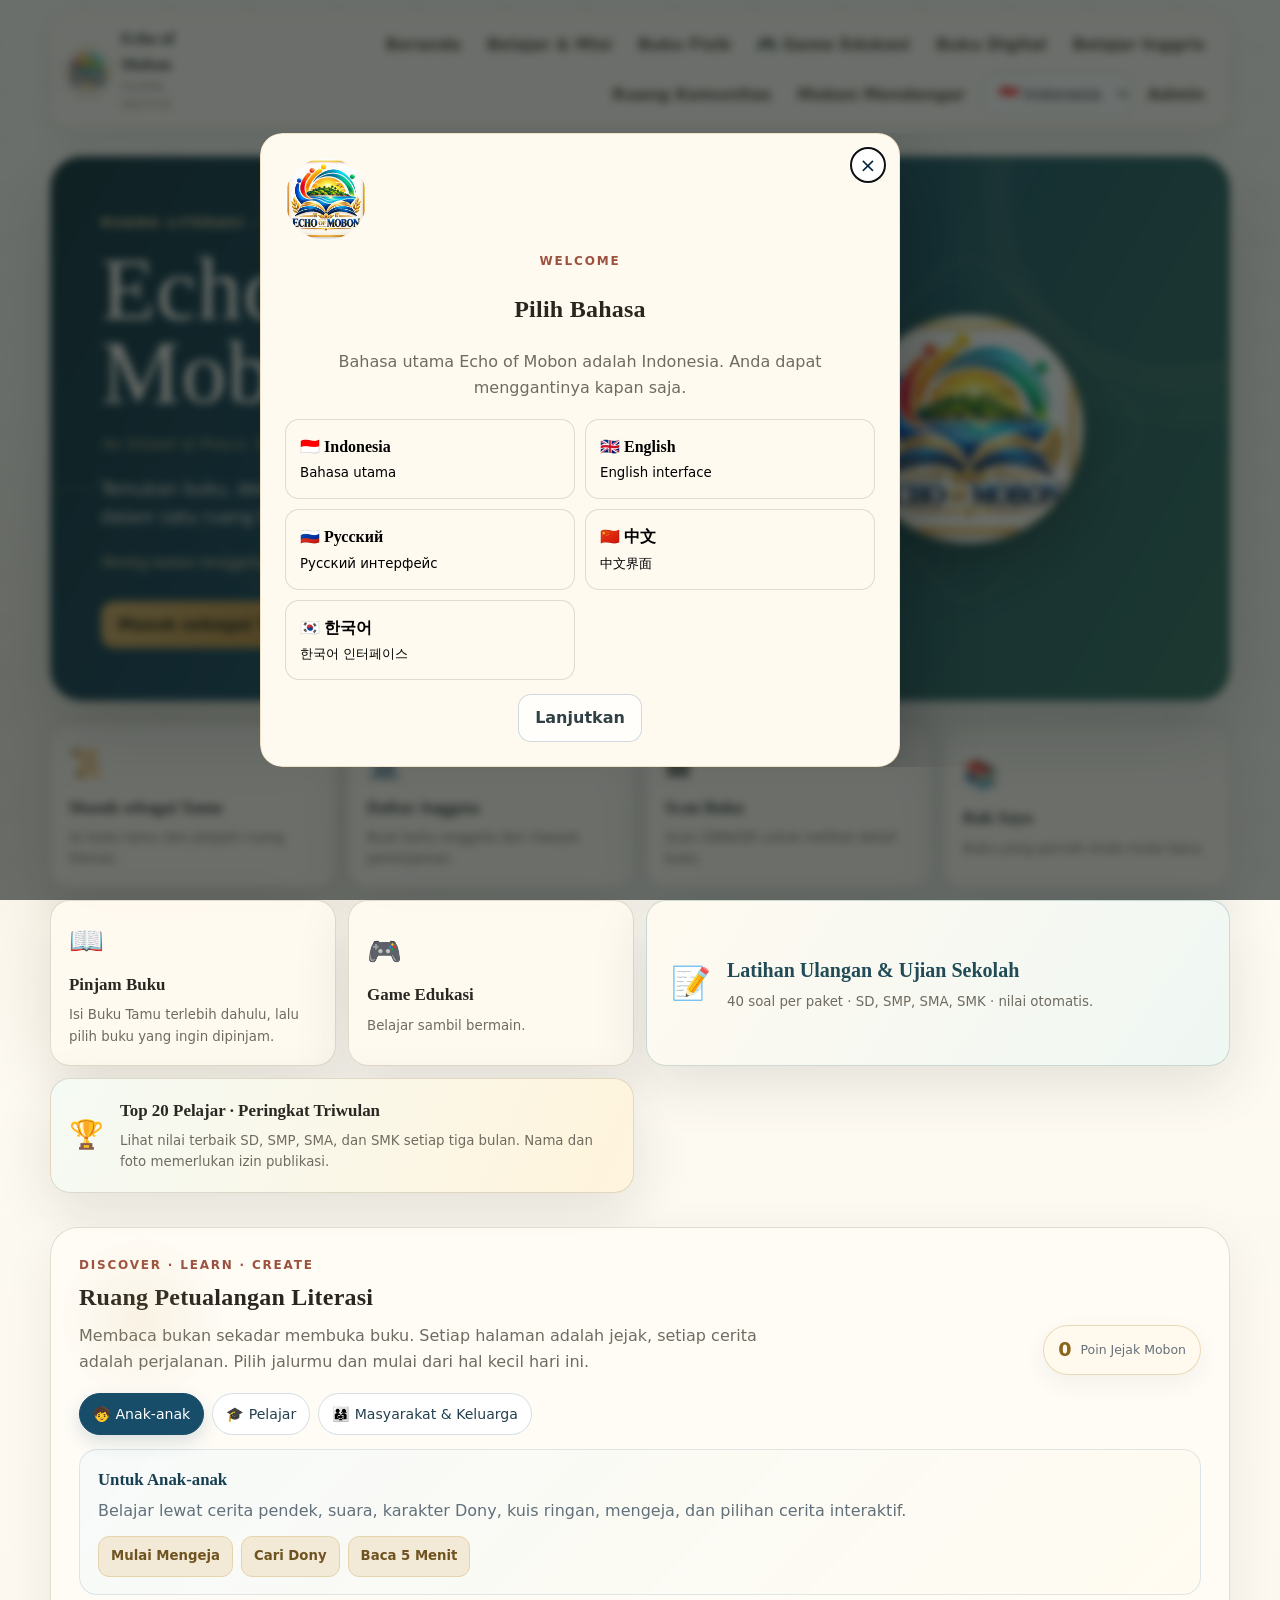
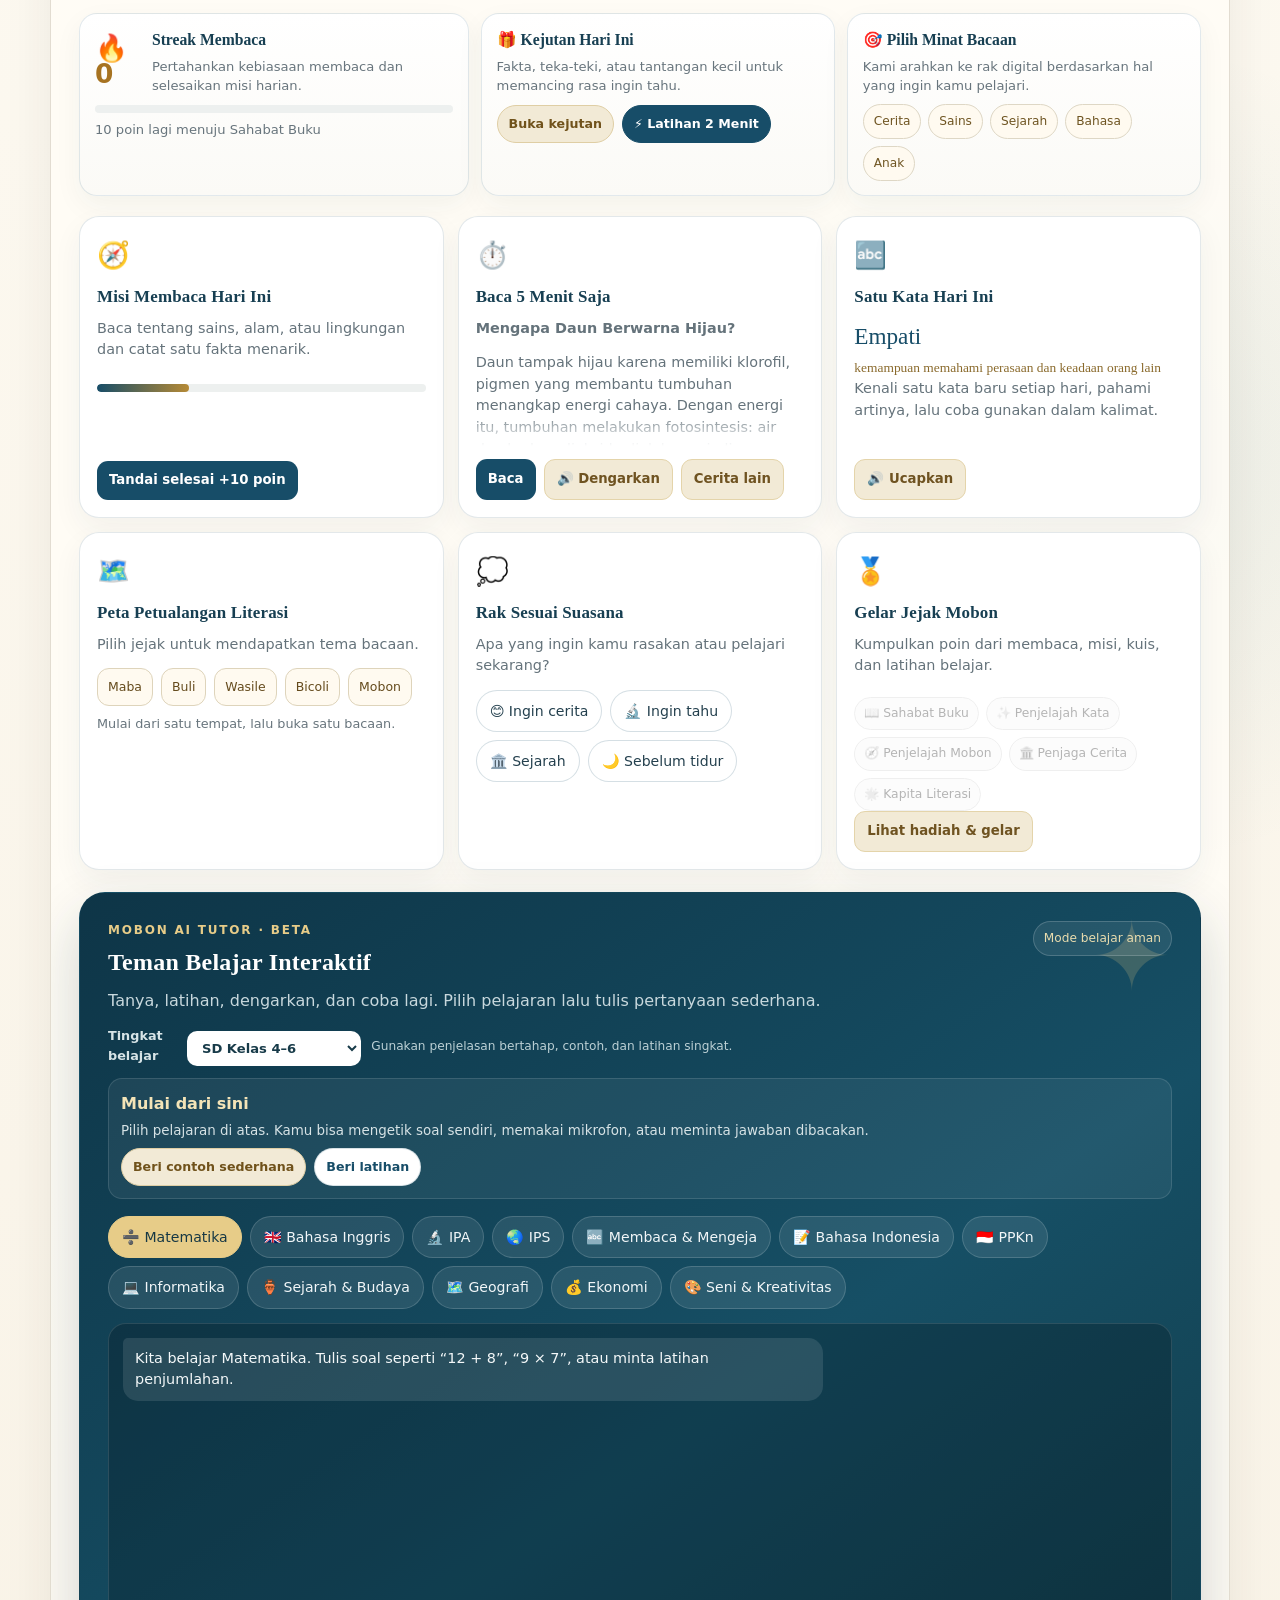
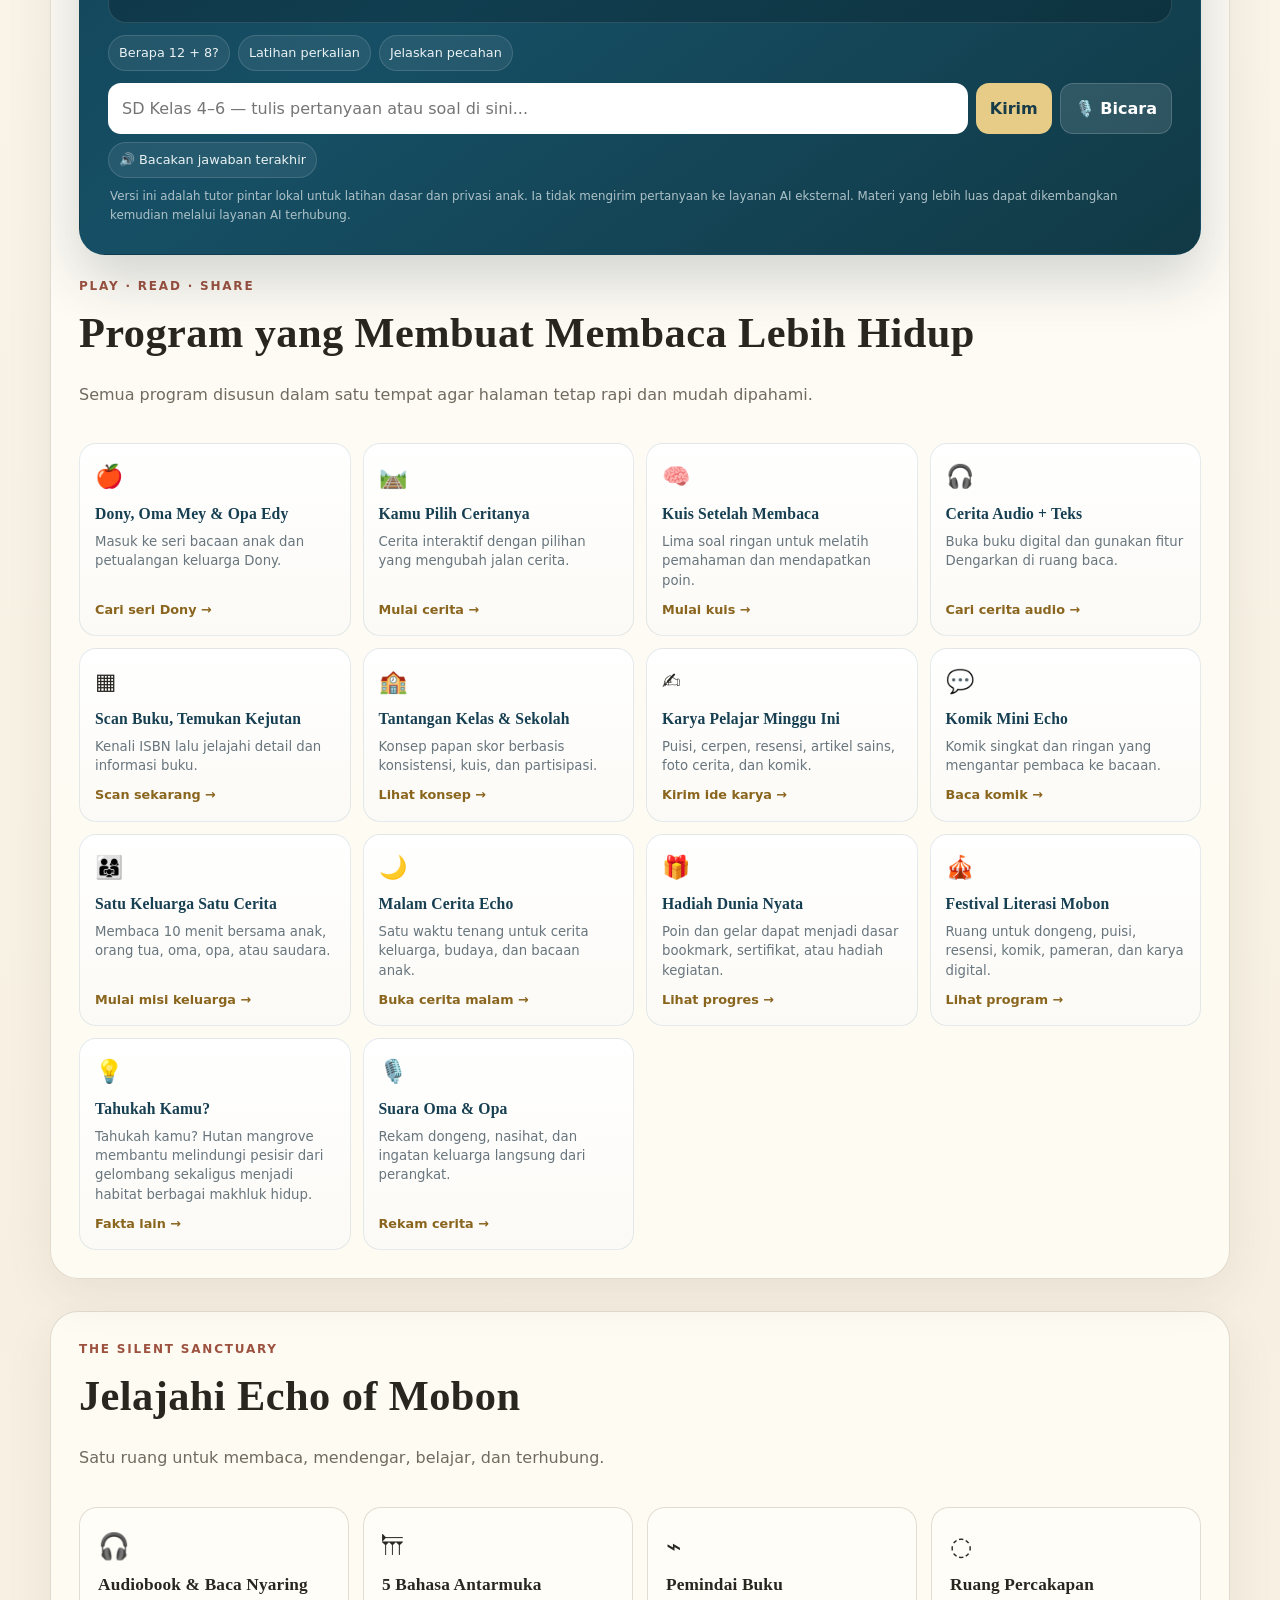
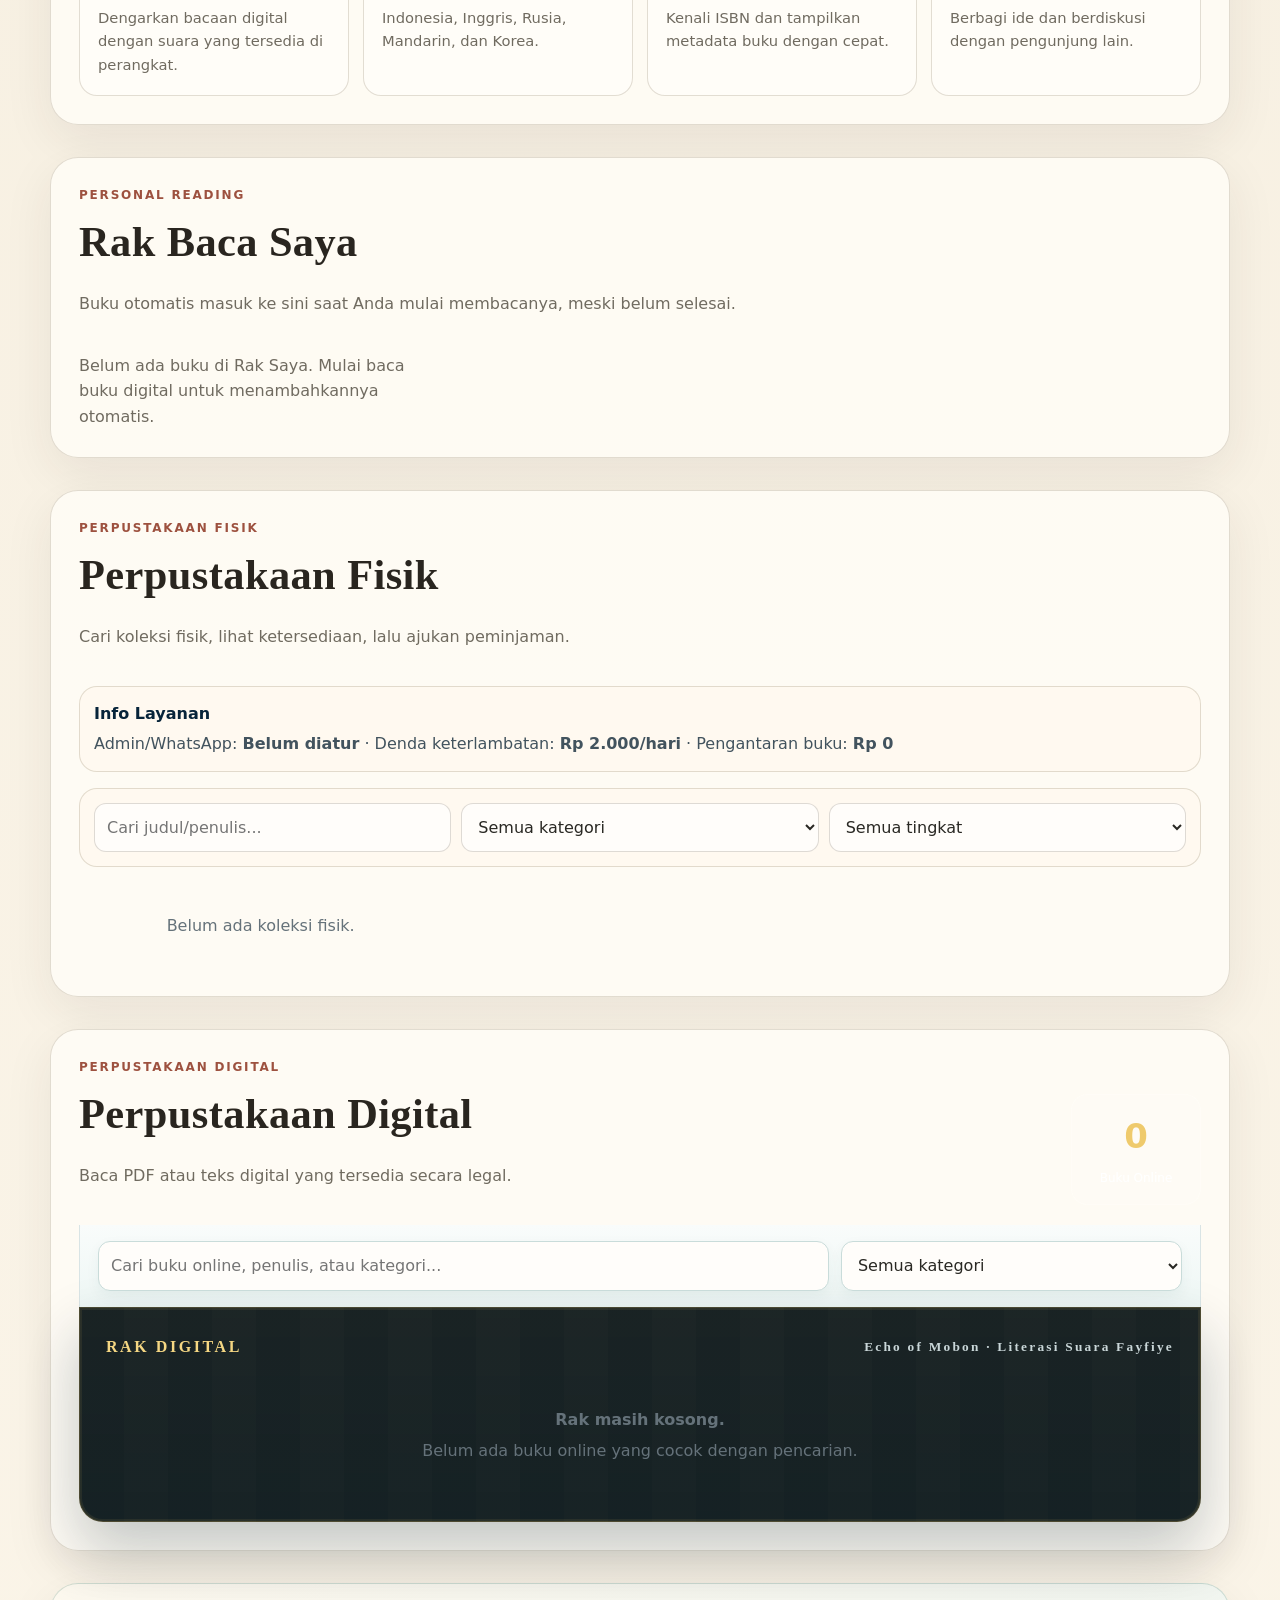
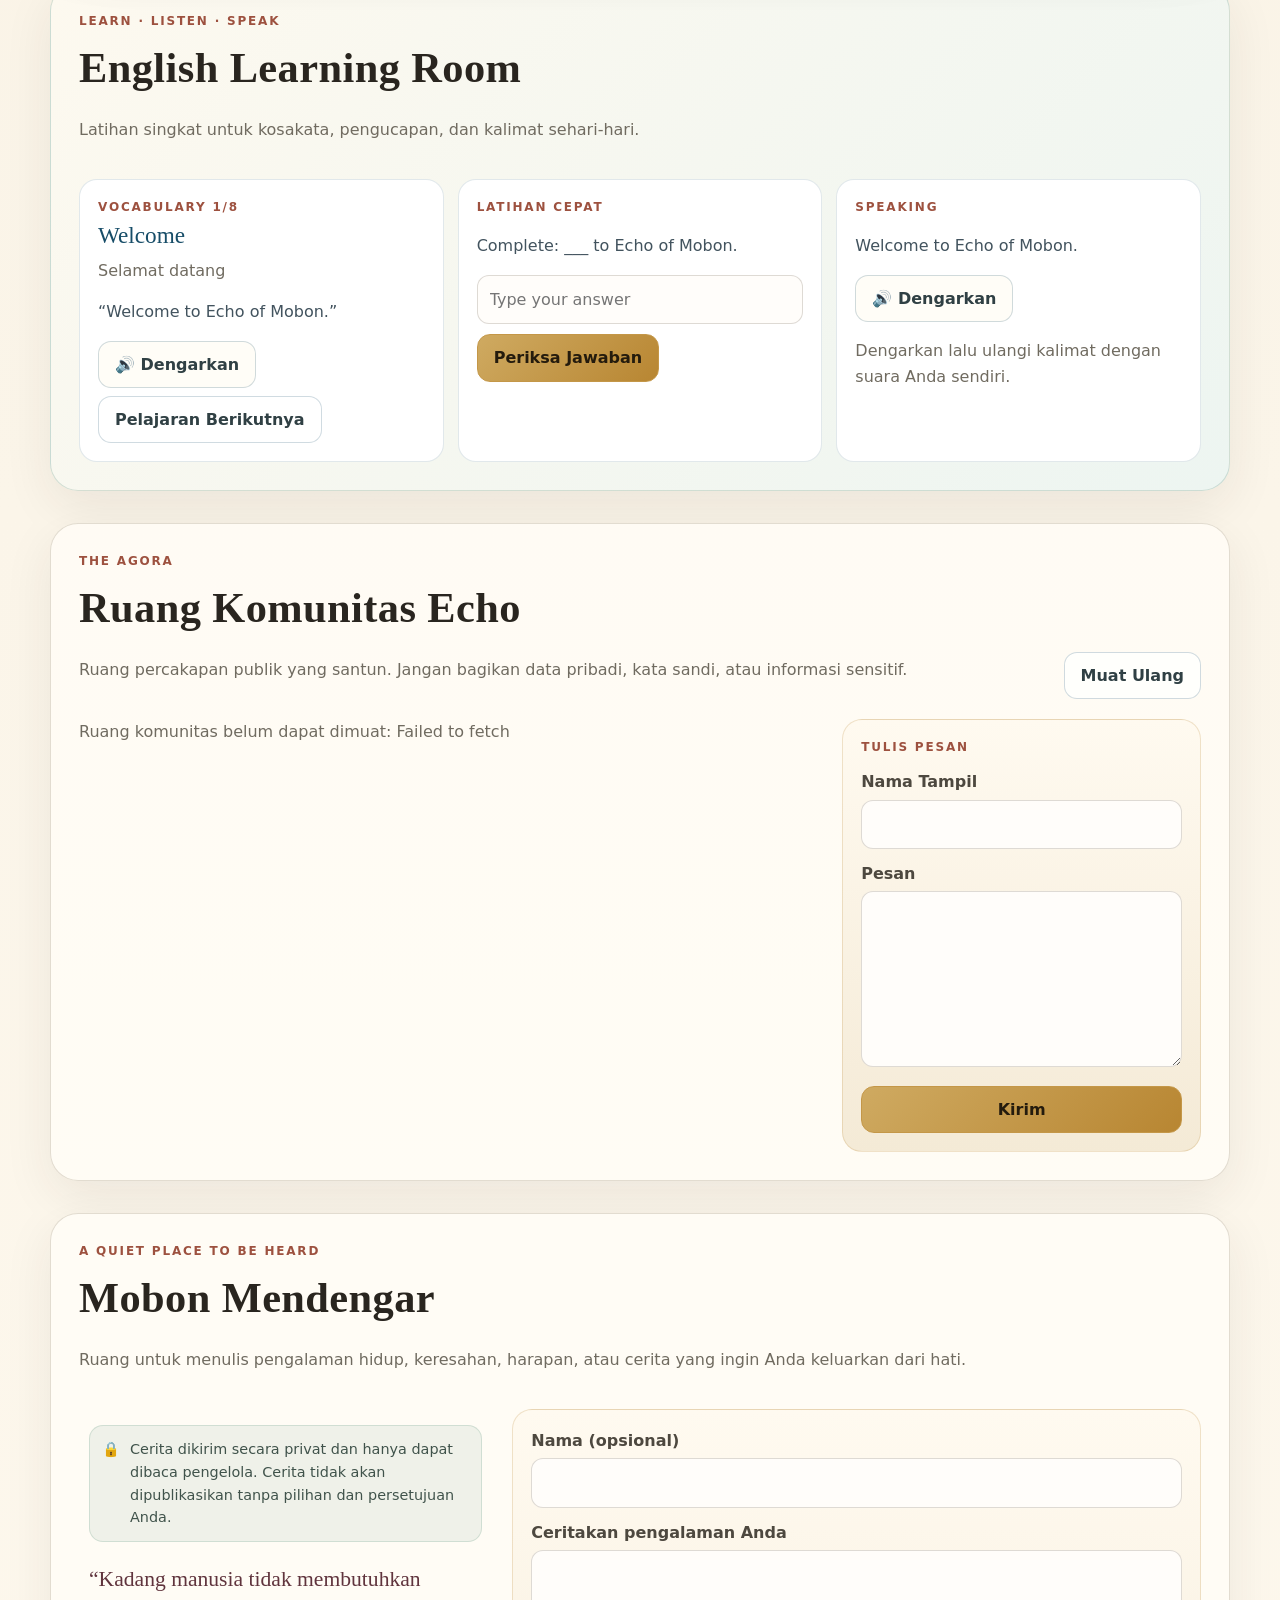
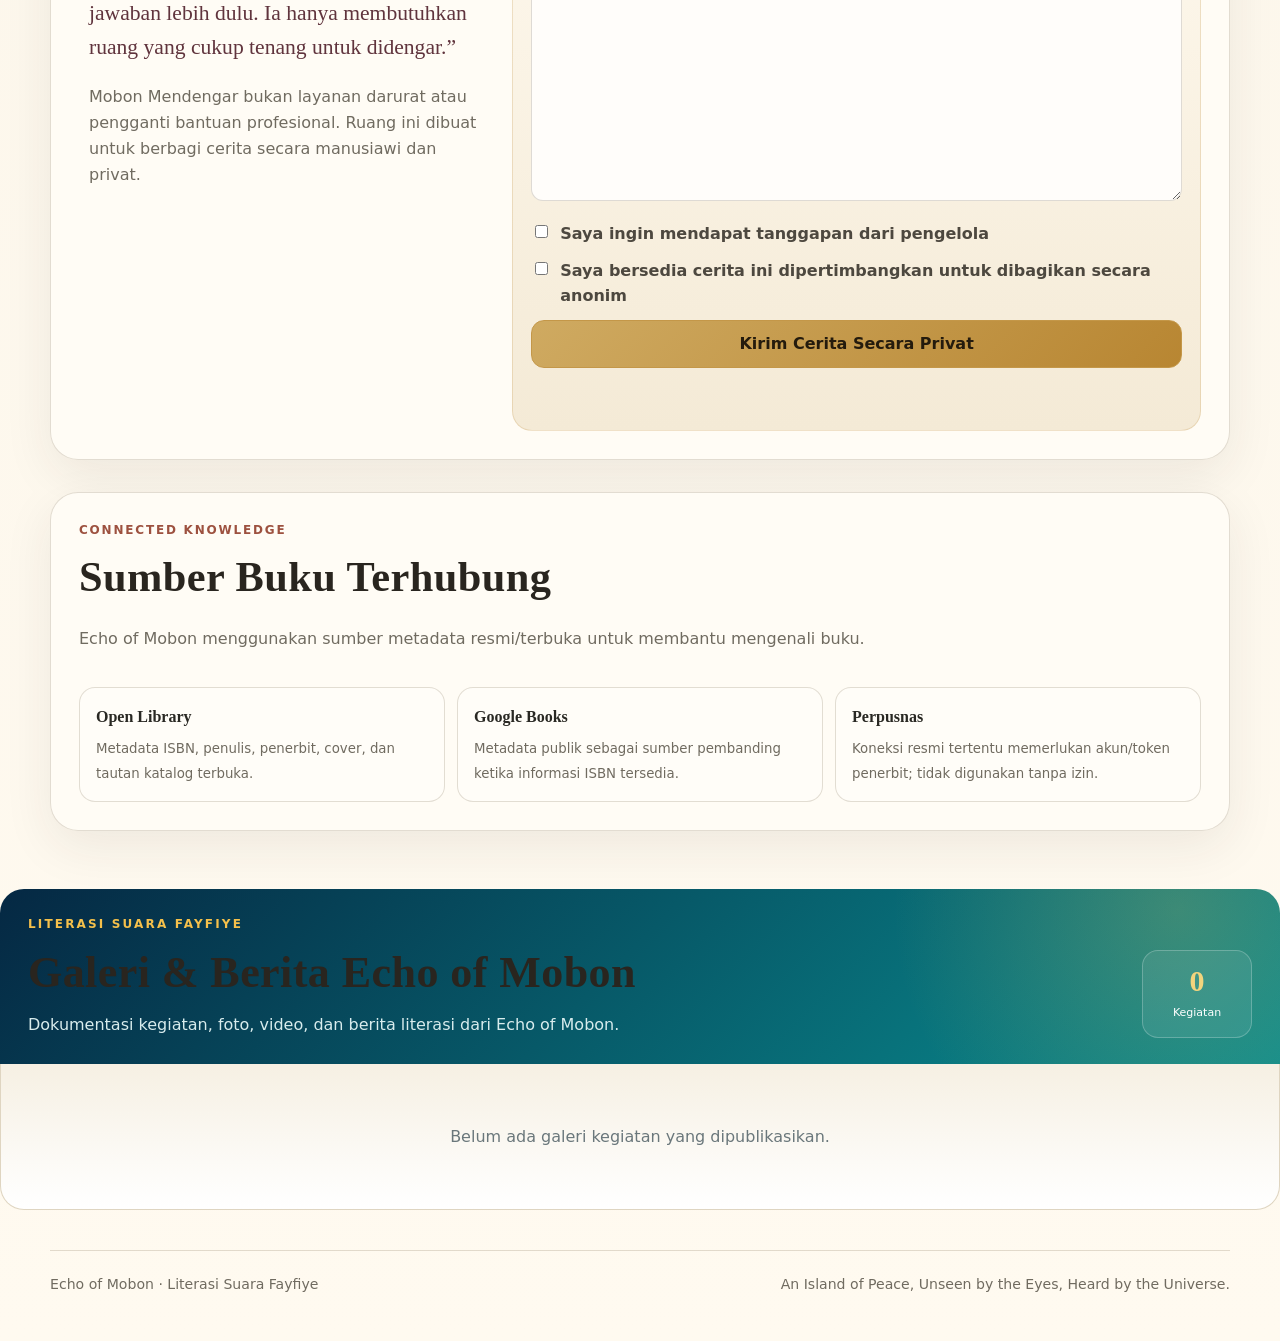
==== commit 87a0c955: "Segarkan perbaikan tombol Latihan 40 Soal di browser HP" ====
--- a/index.html
+++ b/index.html
@@ -249,7 +249,7 @@
 <script src="assets/game-center-v1.js?v=20261104-4"></script>
 <script src="assets/game-nav-placement-v1.js?v=20261104-1"></script>
 <script src="assets/eom-school-exam-v1.js?v=20261104-3"></script>
-<script src="assets/eom-exam-online-v2.js?v=20261104-1"></script>
+<script src="assets/eom-exam-online-v2.js?v=20261104-3"></script>
 <script src="assets/portal-v2.js?v=20261102-1"></script>
 <script src="assets/experience-v3.js?v=20261102-1"></script>
 <script src="assets/runtime-audio-v4.js?v=20261102-4"></script>
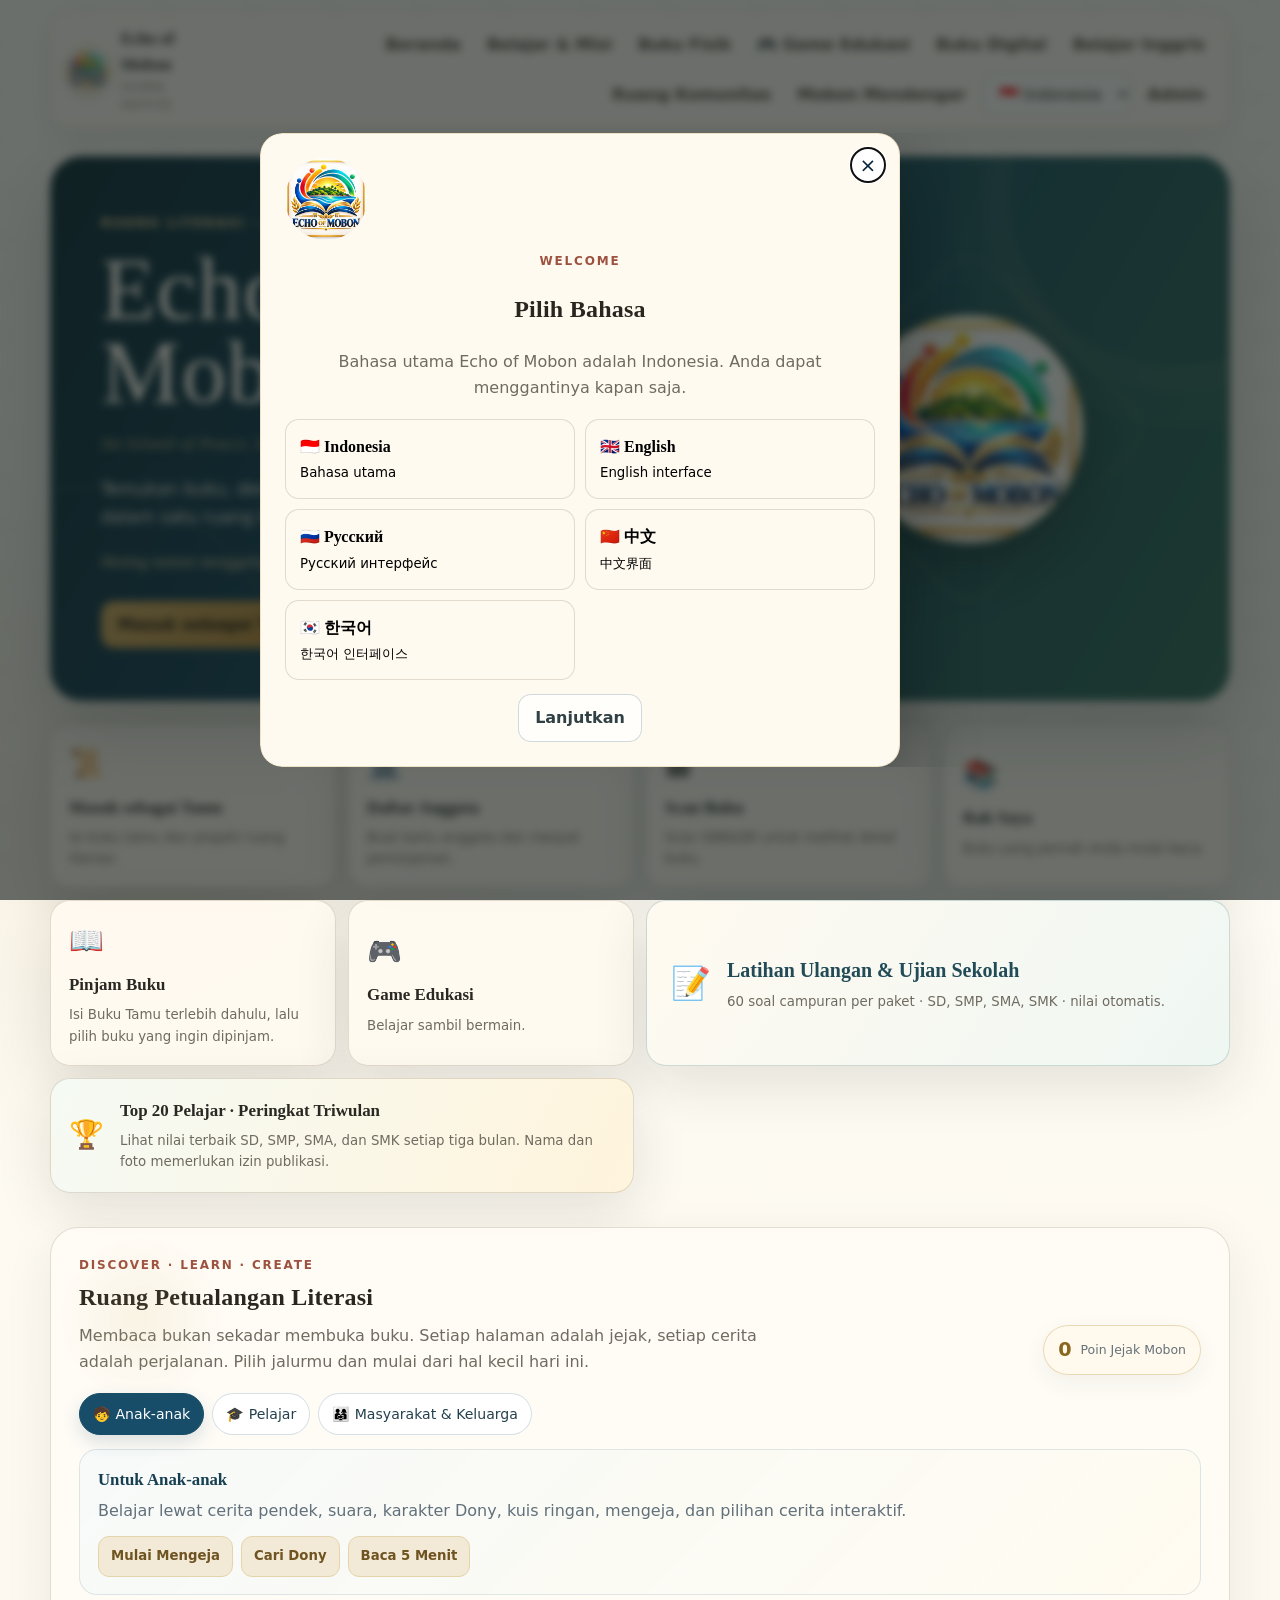
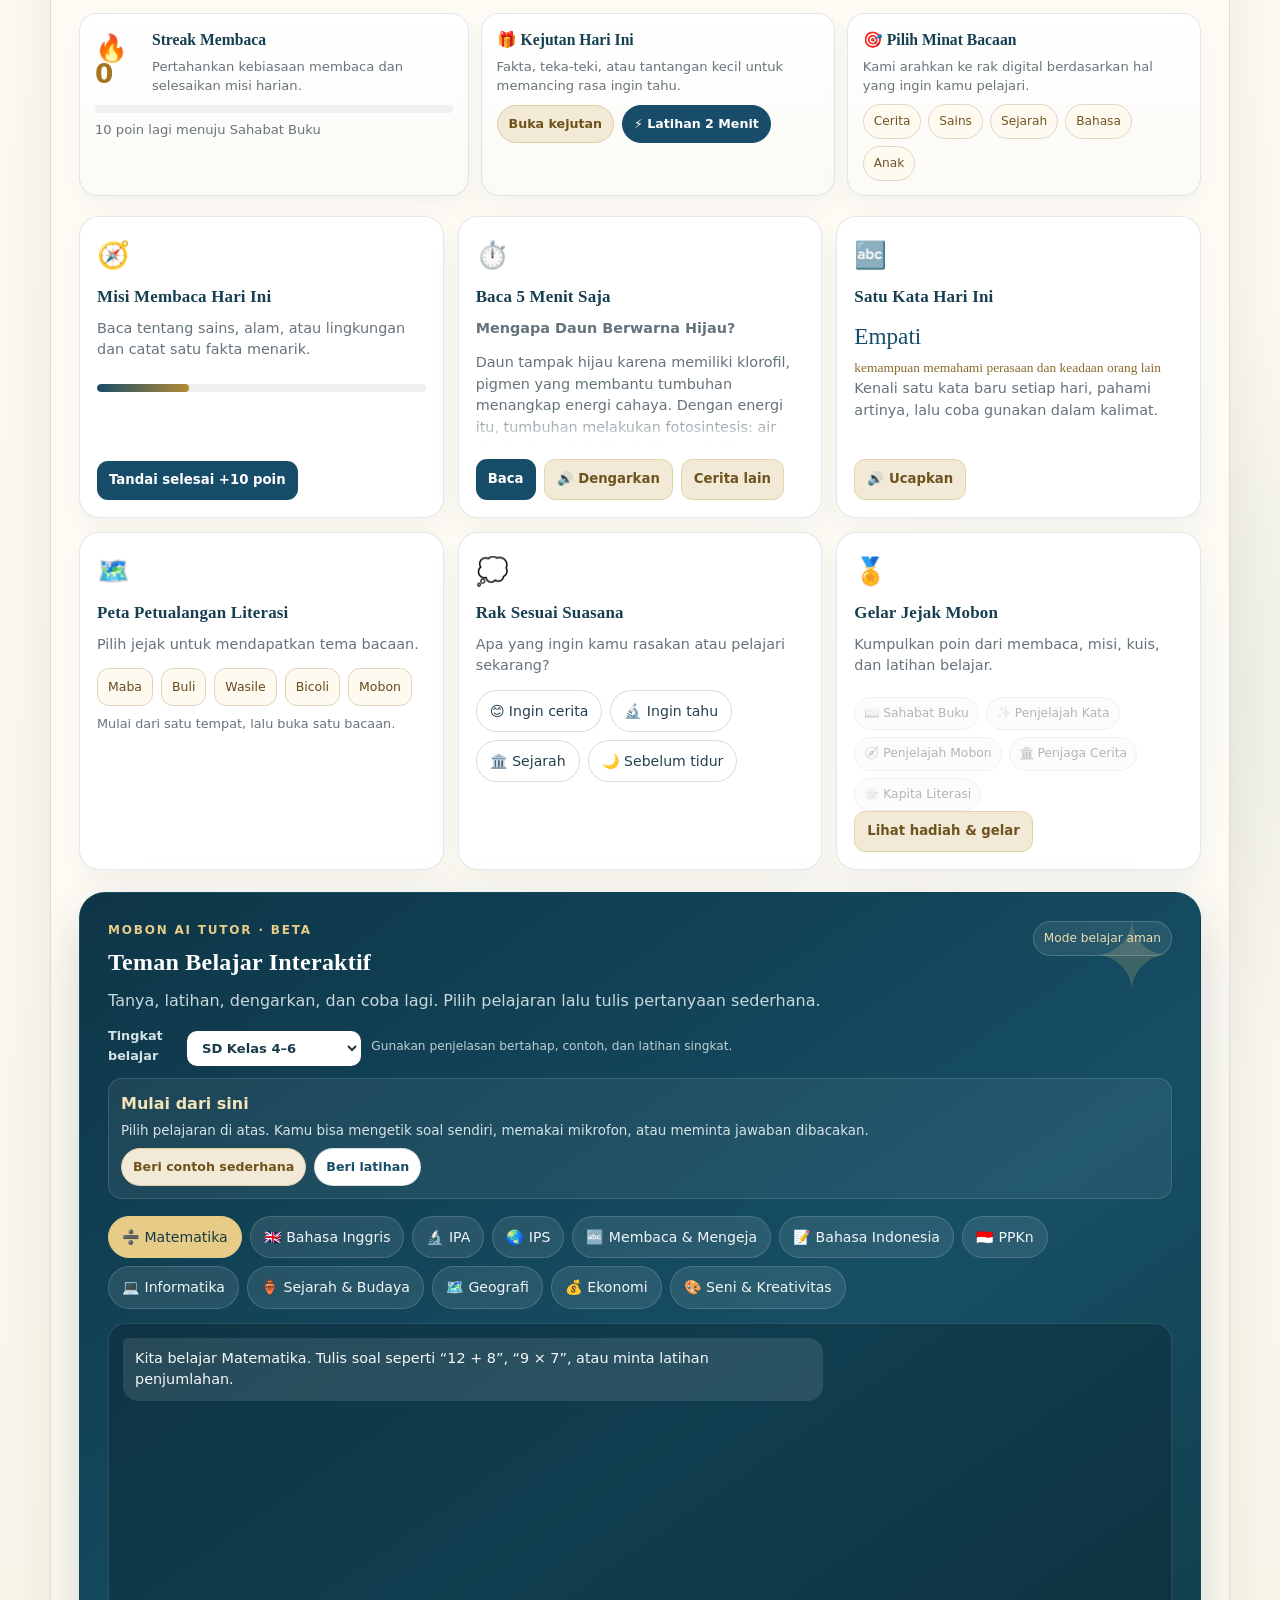
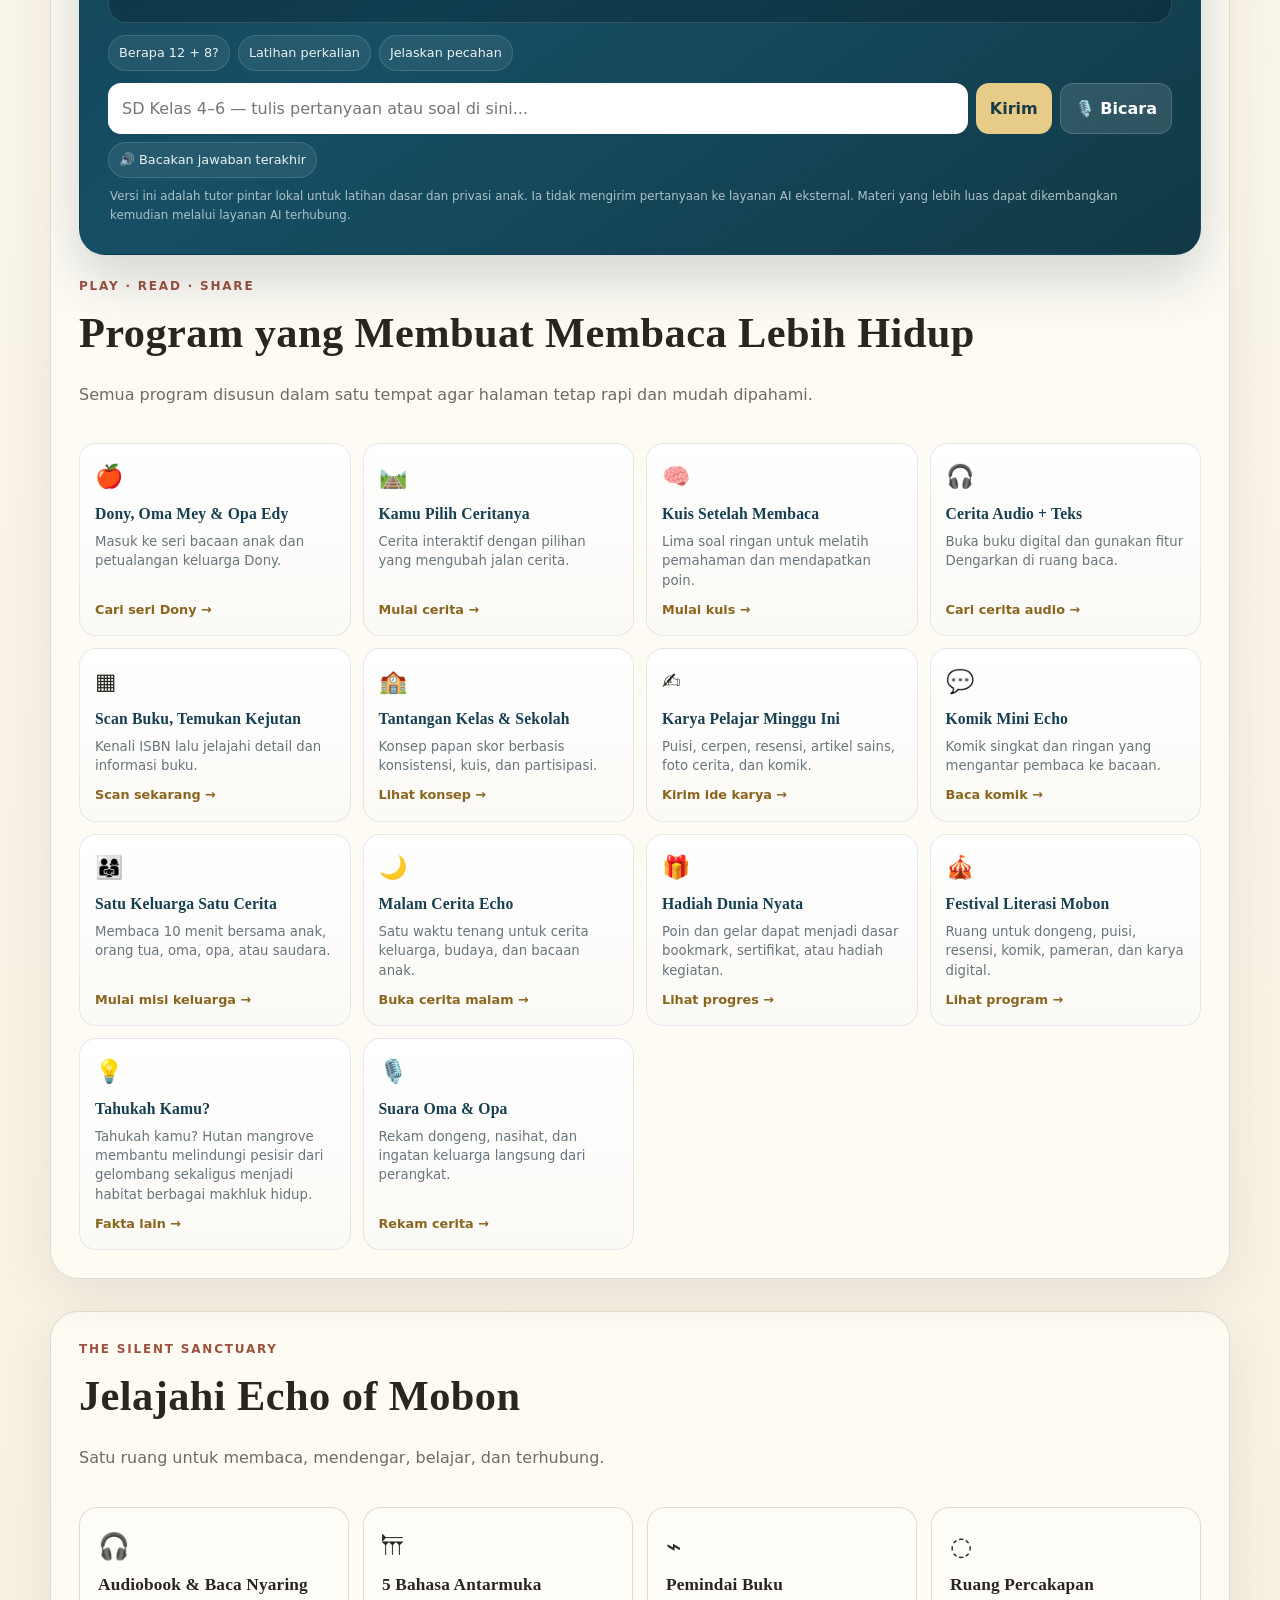
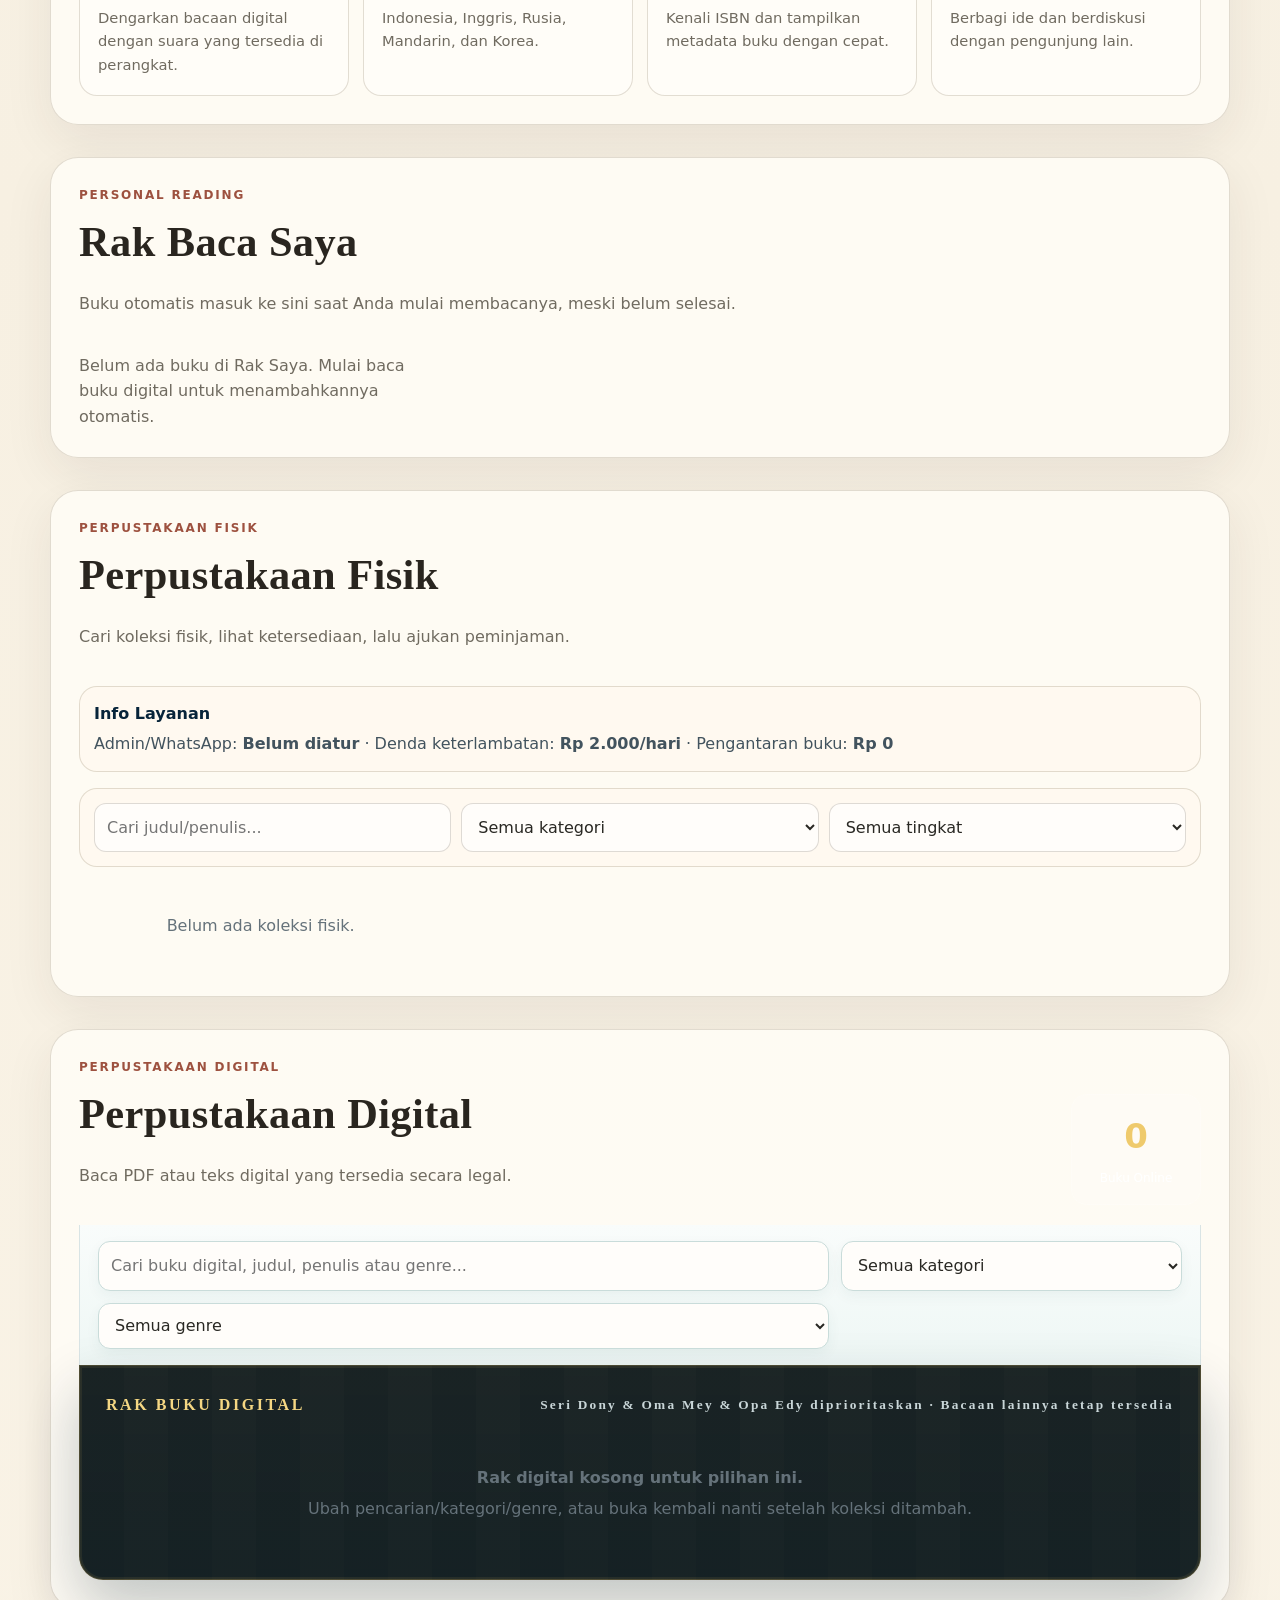
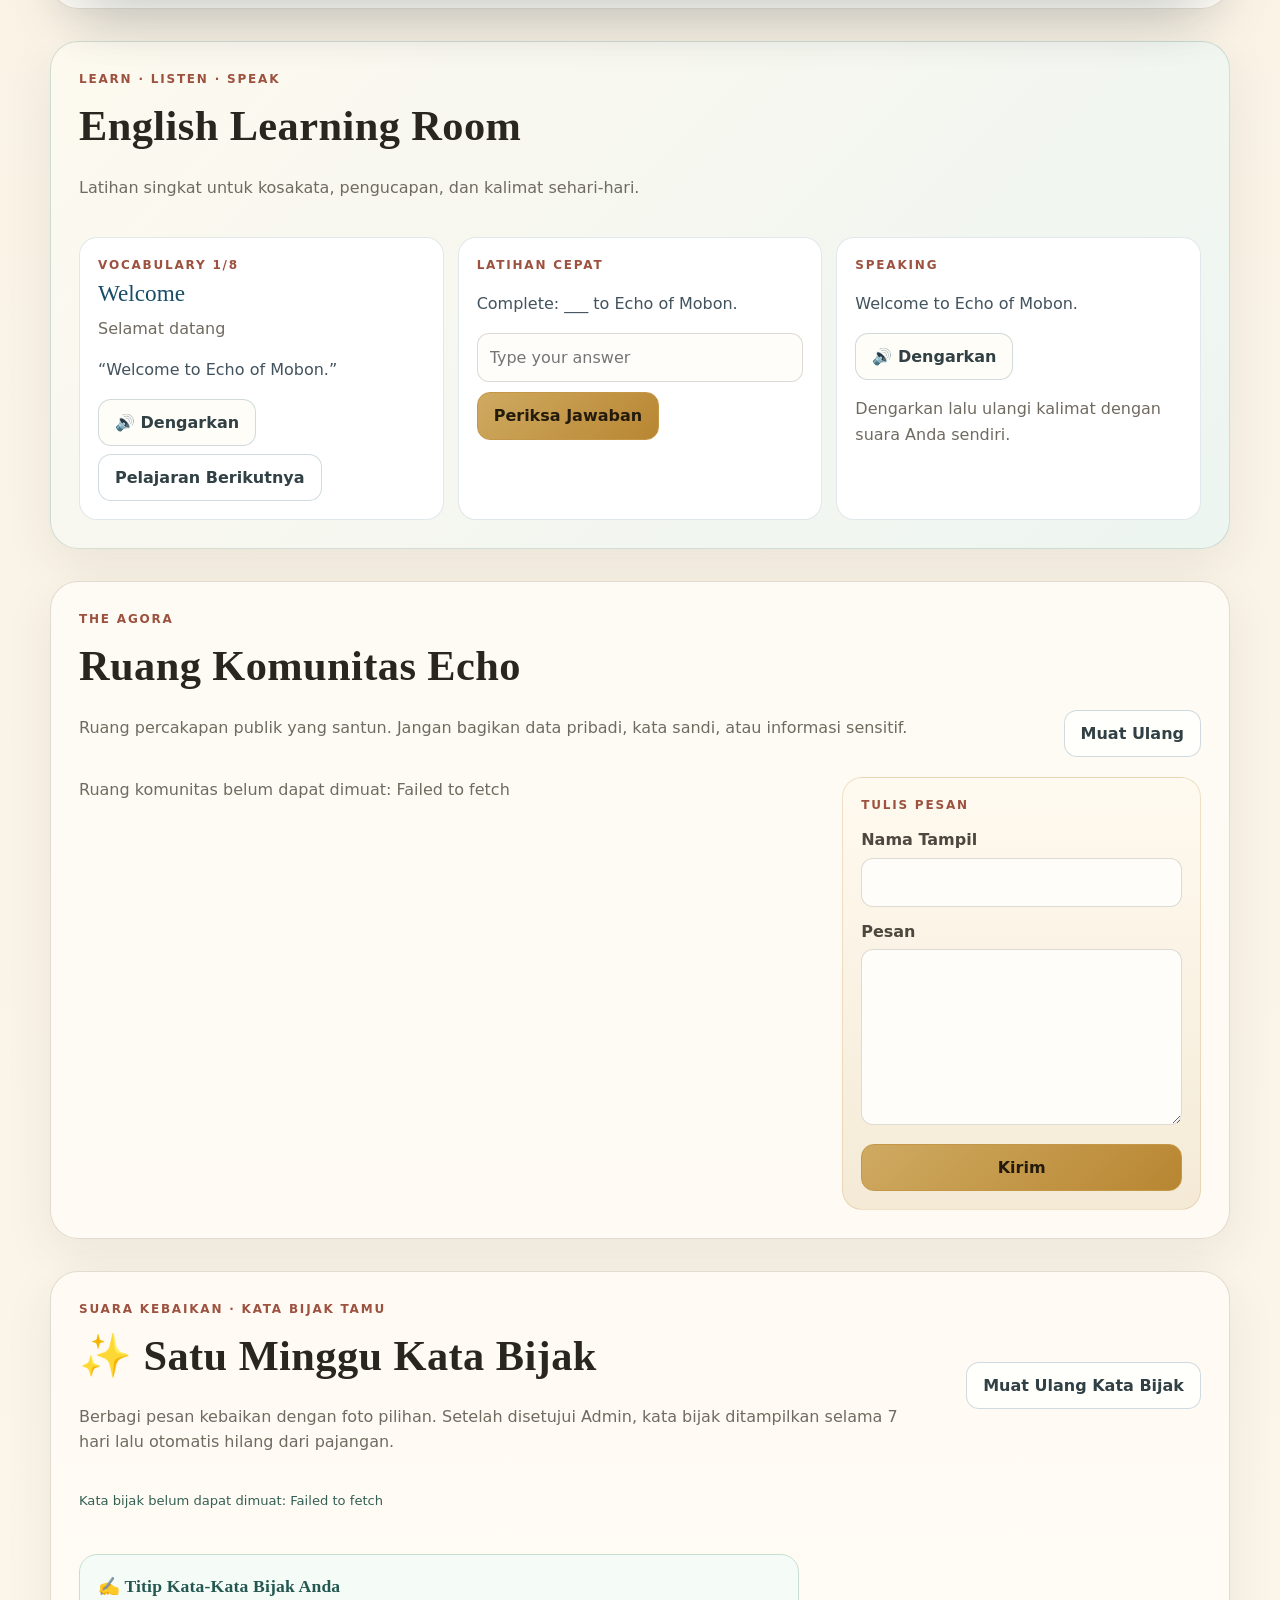
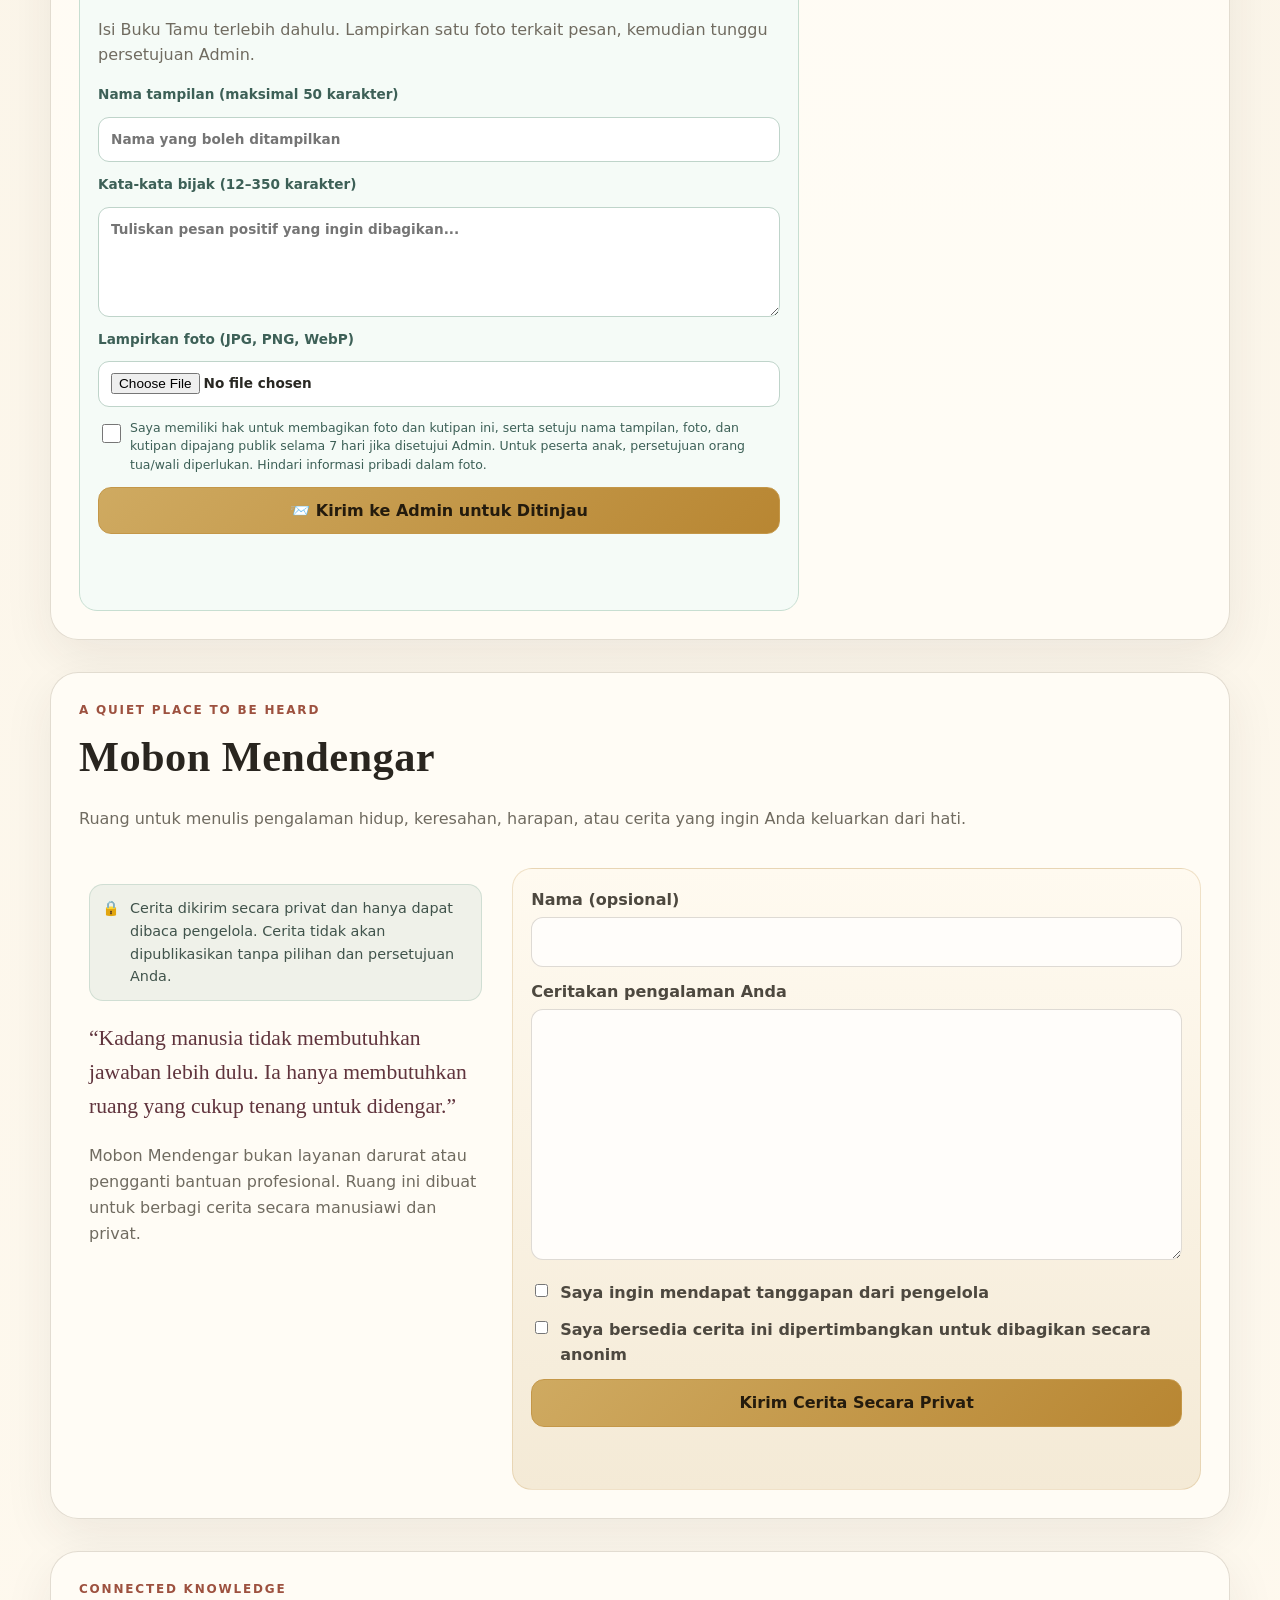
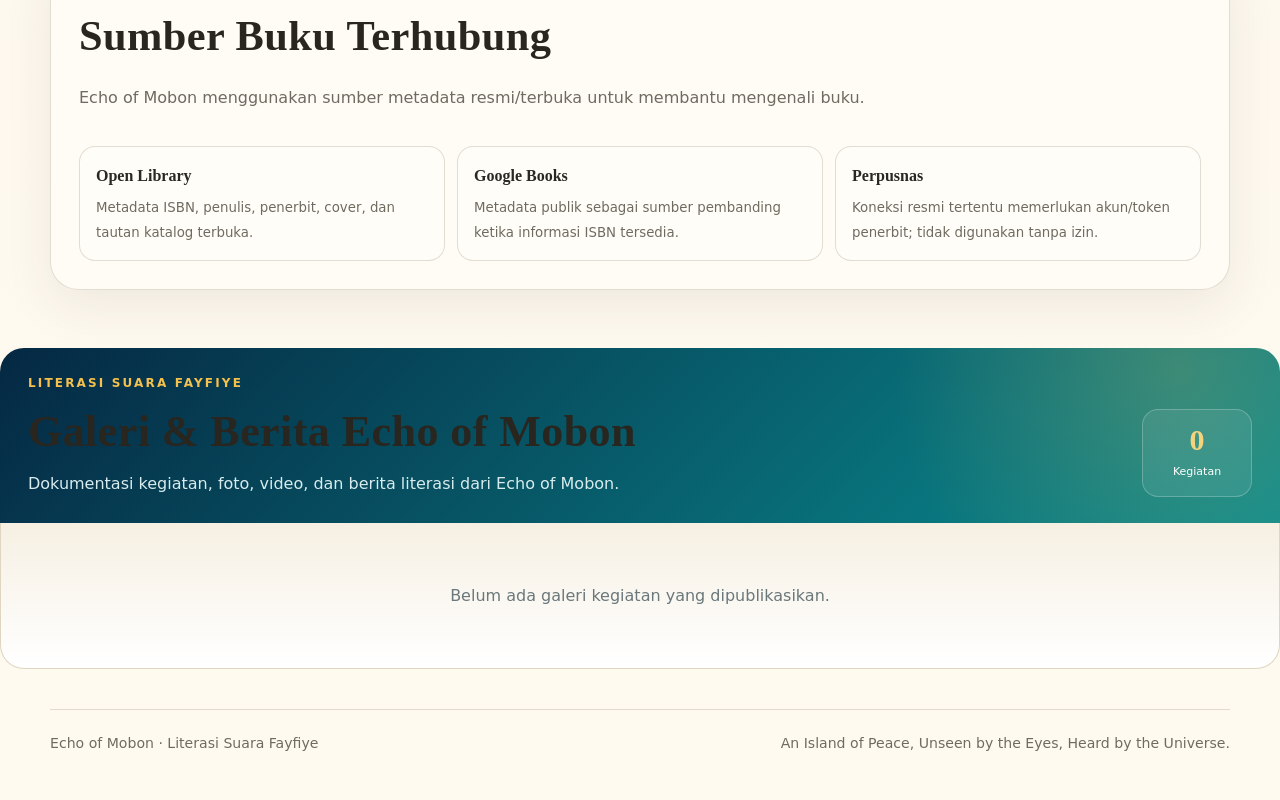
==== commit fccc8541: "Tambahkan rak digital per kategori, filter genre, kata bijak tamu foto 7 hari, dan latihan 60 soal" ====
--- a/index.html
+++ b/index.html
@@ -14,7 +14,7 @@
   <link rel="stylesheet" href="assets/classic-v3.css?v=20261102-1">
   <link rel="stylesheet" href="assets/mobile-language-fix.css?v=20261102-4">
   <link rel="stylesheet" href="assets/literacy-adventure-v1.css?v=20261102-1">
-  <link rel="stylesheet" href="assets/literacy-engagement-v2.css?v=20261102-1">
+  <link rel="stylesheet" href="assets/literacy-engagement-v2.css?v=20261102-1"><link rel="stylesheet" href="assets/rack-position-v1.css?v=20261107-3"><link rel="stylesheet" href="assets/guest-wisdom-v1.css?v=20261111-1"><link rel="stylesheet" href="assets/digital-shelves-v2.css?v=20261111-1">
 </head>
 <body class="eom-v3">
 <header class="topbar">
@@ -169,8 +169,8 @@
 
   <section id="digital" class="section-shell online-library digital-library-section">
     <div class="section-head-v3"><div><div class="kicker-v3">PERPUSTAKAAN DIGITAL</div><h2 data-i18n="digitalTitle">Perpustakaan Digital</h2><p class="muted-v3" data-i18n="digitalSub">Baca PDF atau teks digital yang tersedia secara legal.</p></div><div class="digital-library-badge"><b id="digitalCount">0</b><span>Buku Online</span></div></div>
-    <div class="digital-library-tools"><input id="digitalSearch" placeholder="Cari buku online, penulis, atau kategori..."><select id="digitalCategoryFilter"><option value="">Semua kategori</option></select></div>
-    <div class="bookshelf-frame"><div class="bookshelf-top"><span>RAK DIGITAL</span><small>Echo of Mobon · Literasi Suara Fayfiye</small></div><div id="digitalLibrary" class="digital-shelves"></div></div>
+    <div class="digital-library-tools"><input id="digitalSearch" placeholder="Cari buku digital, judul, penulis atau genre..." aria-label="Cari buku digital"><select id="digitalCategoryFilter" aria-label="Pilih kategori"><option value="">Semua kategori</option></select><select id="digitalGenreFilter" aria-label="Pilih genre"><option value="">Semua genre</option></select></div>
+    <div class="bookshelf-frame"><div class="bookshelf-top"><span>RAK BUKU DIGITAL</span><small>Seri Dony & Oma Mey & Opa Edy diprioritaskan · Bacaan lainnya tetap tersedia</small></div><div id="digitalLibrary" class="digital-shelves"></div></div>
   </section>
 
   <section id="english" class="section-shell learning-panel">
@@ -192,7 +192,29 @@
     </div>
   </section>
 
-  <section id="mobon-listens" class="section-shell">
+  <section id="eom-wisdom" class="section-shell">
+ <div class="section-head-v3 eom-wisdom-top"><div><div class="kicker-v3">SUARA KEBAIKAN · KATA BIJAK TAMU</div>
+ <h2>✨ Satu Minggu Kata Bijak</h2>
+ <p class="muted-v3 eom-wisdom-intro">Berbagi pesan kebaikan dengan foto pilihan. Setelah disetujui Admin, kata bijak ditampilkan selama 7 hari lalu otomatis hilang dari pajangan.</p></div>
+ <button id="eomWisdomRefresh" class="btn ghost" type="button">Muat Ulang Kata Bijak</button></div>
+ <p id="eomWisdomStatus" role="status">Memuat kata bijak pilihan...</p>
+ <div id="eomWisdomGallery" class="eom-wisdom-gallery" aria-live="polite"></div>
+ <div class="eom-wisdom-compose">
+  <h3>✍️ Titip Kata-Kata Bijak Anda</h3>
+  <p class="muted-v3">Isi Buku Tamu terlebih dahulu. Lampirkan satu foto terkait pesan, kemudian tunggu persetujuan Admin.</p>
+  <form id="eomWisdomForm">
+   <label>Nama tampilan (maksimal 50 karakter)<input id="eomWisdomName" maxlength="50" minlength="2" placeholder="Nama yang boleh ditampilkan" required></label>
+   <label>Kata-kata bijak (12–350 karakter)<textarea id="eomWisdomQuote" rows="4" maxlength="350" minlength="12" placeholder="Tuliskan pesan positif yang ingin dibagikan..." required></textarea></label>
+   <label>Lampirkan foto (JPG, PNG, WebP)<input id="eomWisdomPhoto" type="file" accept="image/jpeg,image/png,image/webp" required></label>
+   <label class="eom-wisdom-consent"><input type="checkbox" id="eomWisdomConsent" required>
+    <span>Saya memiliki hak untuk membagikan foto dan kutipan ini, serta setuju nama tampilan, foto, dan kutipan dipajang publik selama 7 hari jika disetujui Admin. Untuk peserta anak, persetujuan orang tua/wali diperlukan. Hindari informasi pribadi dalam foto.</span></label>
+   <button id="eomWisdomSubmit" class="btn primary" type="submit">📨 Kirim ke Admin untuk Ditinjau</button>
+   <p id="eomWisdomMessage" role="status" aria-live="polite"></p>
+  </form>
+ </div>
+</section>
+
+<section id="mobon-listens" class="section-shell">
     <div class="section-head-v3"><div><div class="kicker-v3">A QUIET PLACE TO BE HEARD</div><h2 data-i18n="listenTitle">Mobon Mendengar</h2><p class="muted-v3" data-i18n="listenSub">Ruang untuk menulis pengalaman hidup, keresahan, harapan, atau cerita yang ingin Anda keluarkan dari hati.</p></div></div>
     <div class="listening-layout">
       <div class="listening-intro"><div class="privacy-note">🔒 <span data-i18n="privacy">Cerita dikirim secara privat dan hanya dapat dibaca pengelola. Cerita tidak akan dipublikasikan tanpa pilihan dan persetujuan Anda.</span></div><blockquote>“Kadang manusia tidak membutuhkan jawaban lebih dulu. Ia hanya membutuhkan ruang yang cukup tenang untuk didengar.”</blockquote><p class="muted-v3">Mobon Mendengar bukan layanan darurat atau pengganti bantuan profesional. Ruang ini dibuat untuk berbagi cerita secara manusiawi dan privat.</p></div>
@@ -238,18 +260,18 @@
 <dialog id="myCardDialog"><div class="modal"><button class="close" data-close="myCardDialog">×</button><div id="myCardContent"></div><button id="printMyCardBtn" class="btn primary">Cetak Kartu</button></div></dialog>
 
 <script src="assets/qrcode-mini.js"></script>
-<script src="assets/supabase-online.js?v=20261101-8"></script>
+<script src="assets/supabase-online.js?v=20261105-auth1"></script><script src="assets/rack-sequence-v1.js?v=20261107-1"></script>
 <script src="assets/i18n-v3.js?v=20261102-1"></script>
 <script src="assets/book-metadata.js?v=20261102-1"></script>
 <script src="assets/member-card-v2.js?v=20261102-1"></script>
 <script src="assets/guest-access-v1.js?v=20261104-2"></script>
-<script src="assets/guest-online.js?v=20261104-3"></script>
+<script src="assets/guest-online.js?v=20261111-shelves1"></script><script src="assets/guest-wisdom-v1.js?v=20261111-1"></script>
 <script src="assets/category-sync.js?v=20261102-1"></script>
 <script src="assets/eom-question-bank-v3.js?v=20261104-4"></script>
 <script src="assets/game-center-v1.js?v=20261104-4"></script>
 <script src="assets/game-nav-placement-v1.js?v=20261104-1"></script>
 <script src="assets/eom-school-exam-v1.js?v=20261104-3"></script>
-<script src="assets/eom-exam-online-v2.js?v=20261104-3"></script>
+<script src="assets/eom-exam-online-v2.js?v=20261111-mixed60"></script>
 <script src="assets/portal-v2.js?v=20261102-1"></script>
 <script src="assets/experience-v3.js?v=20261102-1"></script>
 <script src="assets/runtime-audio-v4.js?v=20261102-4"></script>
--- a/assets/rack-position-v1.css
+++ b/assets/rack-position-v1.css
@@ -0,0 +1,22 @@
+/* Echo of Mobon • nomor posisi rak dinamis (bukan kode inventaris permanen) */
+.eom-rack-summary{display:flex;flex-direction:column;gap:6px;margin:0 0 16px;padding:16px;border:1px solid #b6d6d3;border-radius:15px;background:linear-gradient(115deg,#eff9f7,#fffbea);color:#184c56;line-height:1.4}
+.eom-rack-summary strong{font-size:1.05rem}
+.eom-rack-summary span{font-size:.88rem}
+.eom-rack-summary small{color:#63696a;font-size:.77rem}
+.eom-rack-index{display:inline-block;white-space:nowrap;border-radius:8px;padding:5px 9px;border:1px solid #b5ddd5;background:#e6f7f3;color:#08616c;letter-spacing:.025em;font-weight:800}
+.eom-row-archived td{background:#f4f2f0!important;color:#7d807f!important}
+.eom-row-archived .eom-rack-index{color:#8d8d8d;border-color:#e1e1df;background:#f0f0f0}
+.eom-rack-next-preview{margin:0 0 14px;padding:12px 14px;background:#e9f7f0;border:1px solid #bbddcd;border-radius:13px;display:flex;flex-direction:column;gap:5px;color:#1c635a}
+.eom-rack-next-preview strong{font-weight:800}
+.eom-rack-next-preview small{color:#55736c;font-size:.8rem;line-height:1.4}
+.chip.eom-rack-position{background:#e6f7f0!important;border:1px solid #9ed5ba!important;color:#175b43!important;font-weight:800!important}
+@media(max-width:600px){.eom-rack-summary{padding:12px}.eom-rack-index{padding:5px 7px;font-size:.79rem}}
+
+/* Loading status and failures must never be mistaken for an empty catalog. */
+.admin-load-health{margin:14px 0;padding:12px 16px;border-radius:13px;border:1px solid #bfdae3;background:#edf8fb;color:#195264;font-size:.9rem;font-weight:650;line-height:1.5}
+.admin-load-health[data-state="ok"]{border-color:#b5d9c1;background:#eaf7f0;color:#206144}
+.admin-load-health[data-state="error"]{border-color:#ebc6ad;background:#fff3e8;color:#863d2c}
+.admin-load-health:empty{display:none}
+
+/* Multiple genres in the public physical-book catalog. */
+.chip.eom-genre-public{border:1px solid #b9d7d0!important;background:#eff9f3!important;color:#1c6656!important;font-weight:700!important}
--- a/assets/guest-wisdom-v1.css
+++ b/assets/guest-wisdom-v1.css
@@ -0,0 +1,23 @@
+/* Echo of Mobon — galeri kata bijak tamu selama tujuh hari */
+#eom-wisdom{margin-top:25px}
+.eom-wisdom-intro{line-height:1.55;max-width:840px}
+.eom-wisdom-gallery{display:grid;grid-template-columns:repeat(auto-fit,minmax(min(100%,255px),1fr));gap:16px;margin:18px 0 25px}
+.eom-wisdom-card{display:grid;grid-template-columns:95px minmax(0,1fr);align-items:stretch;gap:12px;border:1px solid #e0d4b9;border-radius:18px;background:linear-gradient(135deg,#fffaf0,#eaf5ee);padding:12px;box-shadow:0 8px 20px #28554a16}
+.eom-wisdom-card figure{margin:0;width:95px}
+.eom-wisdom-card img{width:95px;height:128px;object-fit:cover;border-radius:12px;background:#e4dfd1}
+.eom-wisdom-card blockquote{margin:0 0 9px;font-family:Georgia,serif;font-size:.97rem;line-height:1.48;color:#2b5349;overflow-wrap:anywhere;white-space:pre-line}
+.eom-wisdom-card strong,.eom-wisdom-card small{display:block;font-size:.83rem;line-height:1.45;color:#53675e}
+.eom-wisdom-card small{font-size:.7rem;margin-top:6px;color:#7a766e}
+.eom-wisdom-empty{grid-column:1/-1;padding:17px;background:#fffaf0;border:1px dashed #d4bc8c;border-radius:14px;color:#695a43}
+.eom-wisdom-compose{padding:18px;border:1px solid #c7ded1;border-radius:18px;background:#f5fbf7;max-width:720px}
+.eom-wisdom-compose h3{font-size:1.1rem;color:#235750;margin:0 0 7px}
+.eom-wisdom-compose form{display:grid;gap:12px}
+.eom-wisdom-compose label{display:flex;flex-direction:column;gap:6px;font-weight:700;font-size:.85rem;color:#3d6057}
+.eom-wisdom-compose input:not([type=checkbox]),.eom-wisdom-compose textarea{border:1px solid #bfd4ca;border-radius:11px;padding:11px 12px;font:inherit;background:#fff;min-height:44px;box-sizing:border-box;width:100%}
+.eom-wisdom-compose textarea{min-height:94px;resize:vertical}
+.eom-wisdom-compose .eom-wisdom-consent{flex-direction:row;align-items:start;font-size:.78rem;font-weight:500;line-height:1.5}
+.eom-wisdom-consent input{width:19px;height:19px;flex:0 0 19px;accent-color:#167663;margin-top:1px}
+#eomWisdomStatus,#eomWisdomMessage{font-size:.82rem;line-height:1.5;min-height:20px;color:#335f55}
+.eom-wisdom-top{display:flex;align-items:center;justify-content:space-between;flex-wrap:wrap;gap:12px}
+#eomWisdomRefresh{min-height:41px}
+@media(max-width:480px){.eom-wisdom-compose{padding:12px}.eom-wisdom-card{grid-template-columns:80px minmax(0,1fr)}.eom-wisdom-card figure,.eom-wisdom-card img{width:80px}.eom-wisdom-card img{height:110px}}
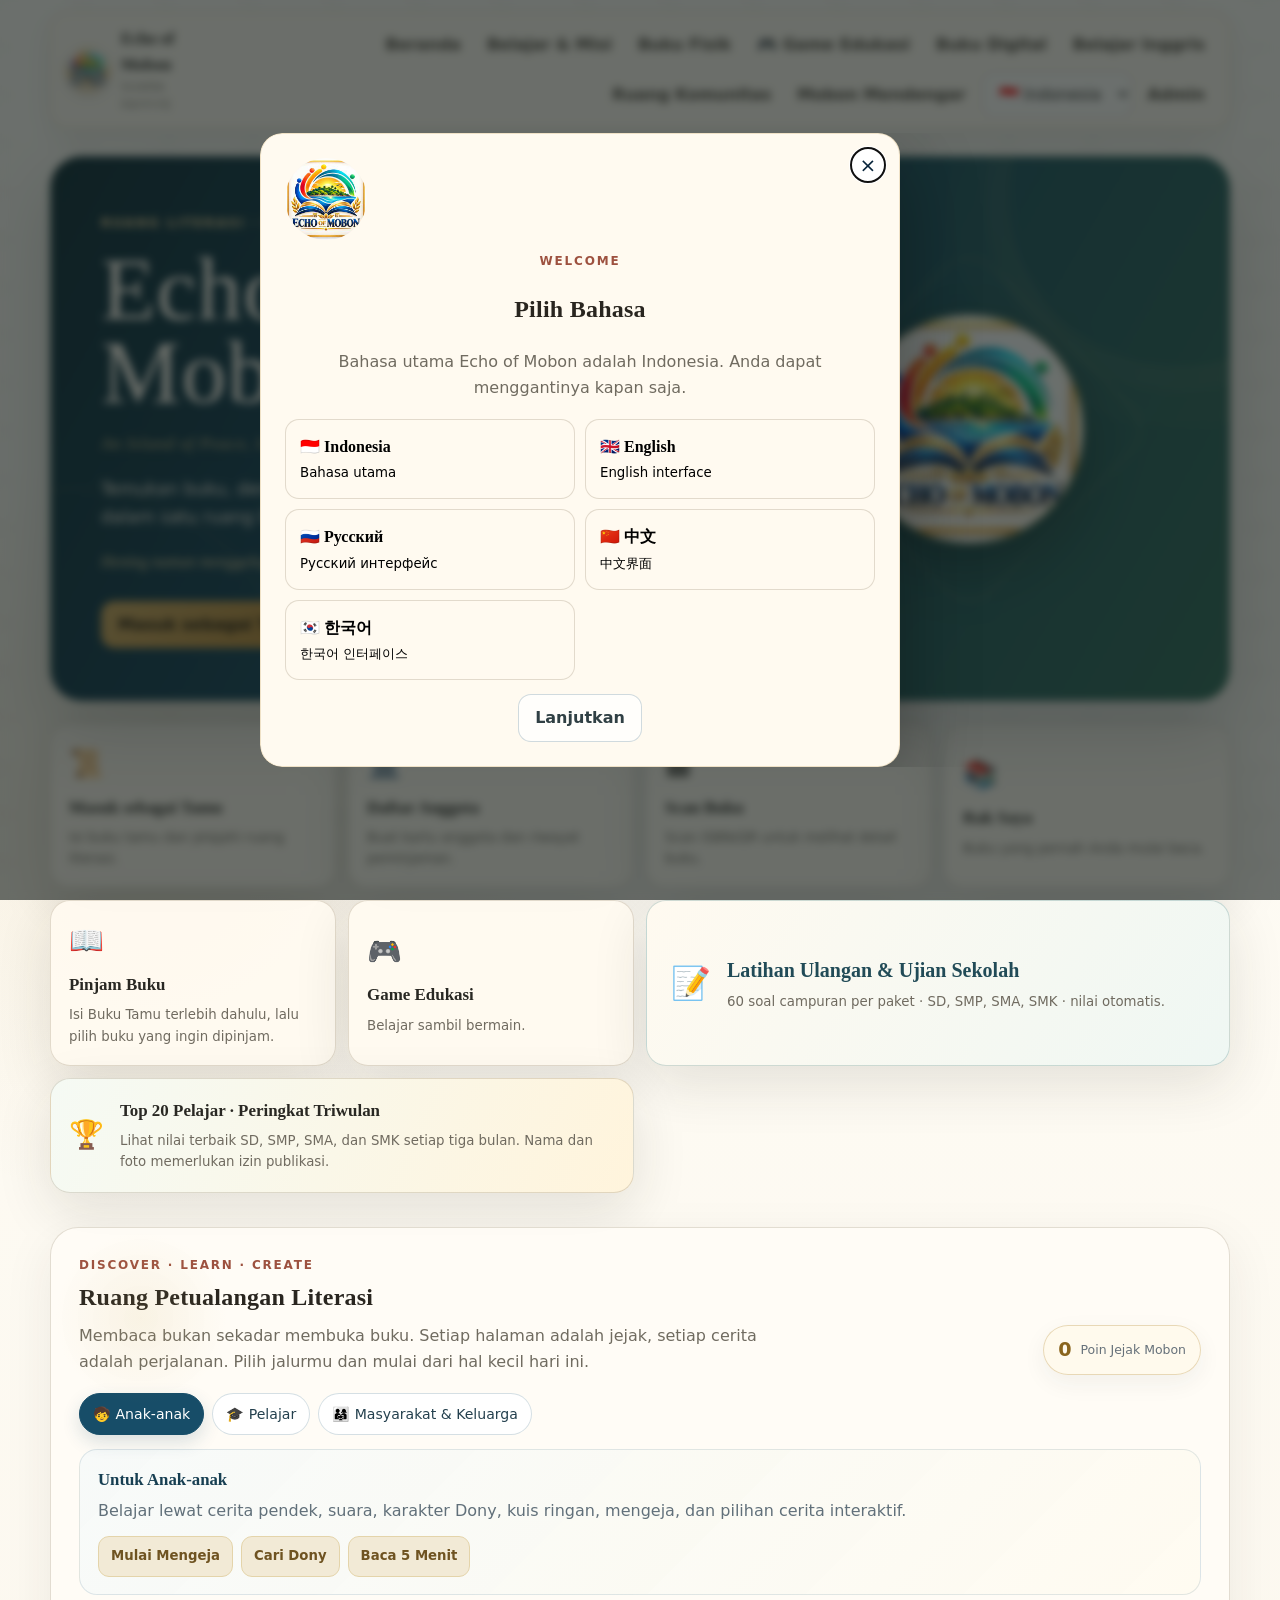
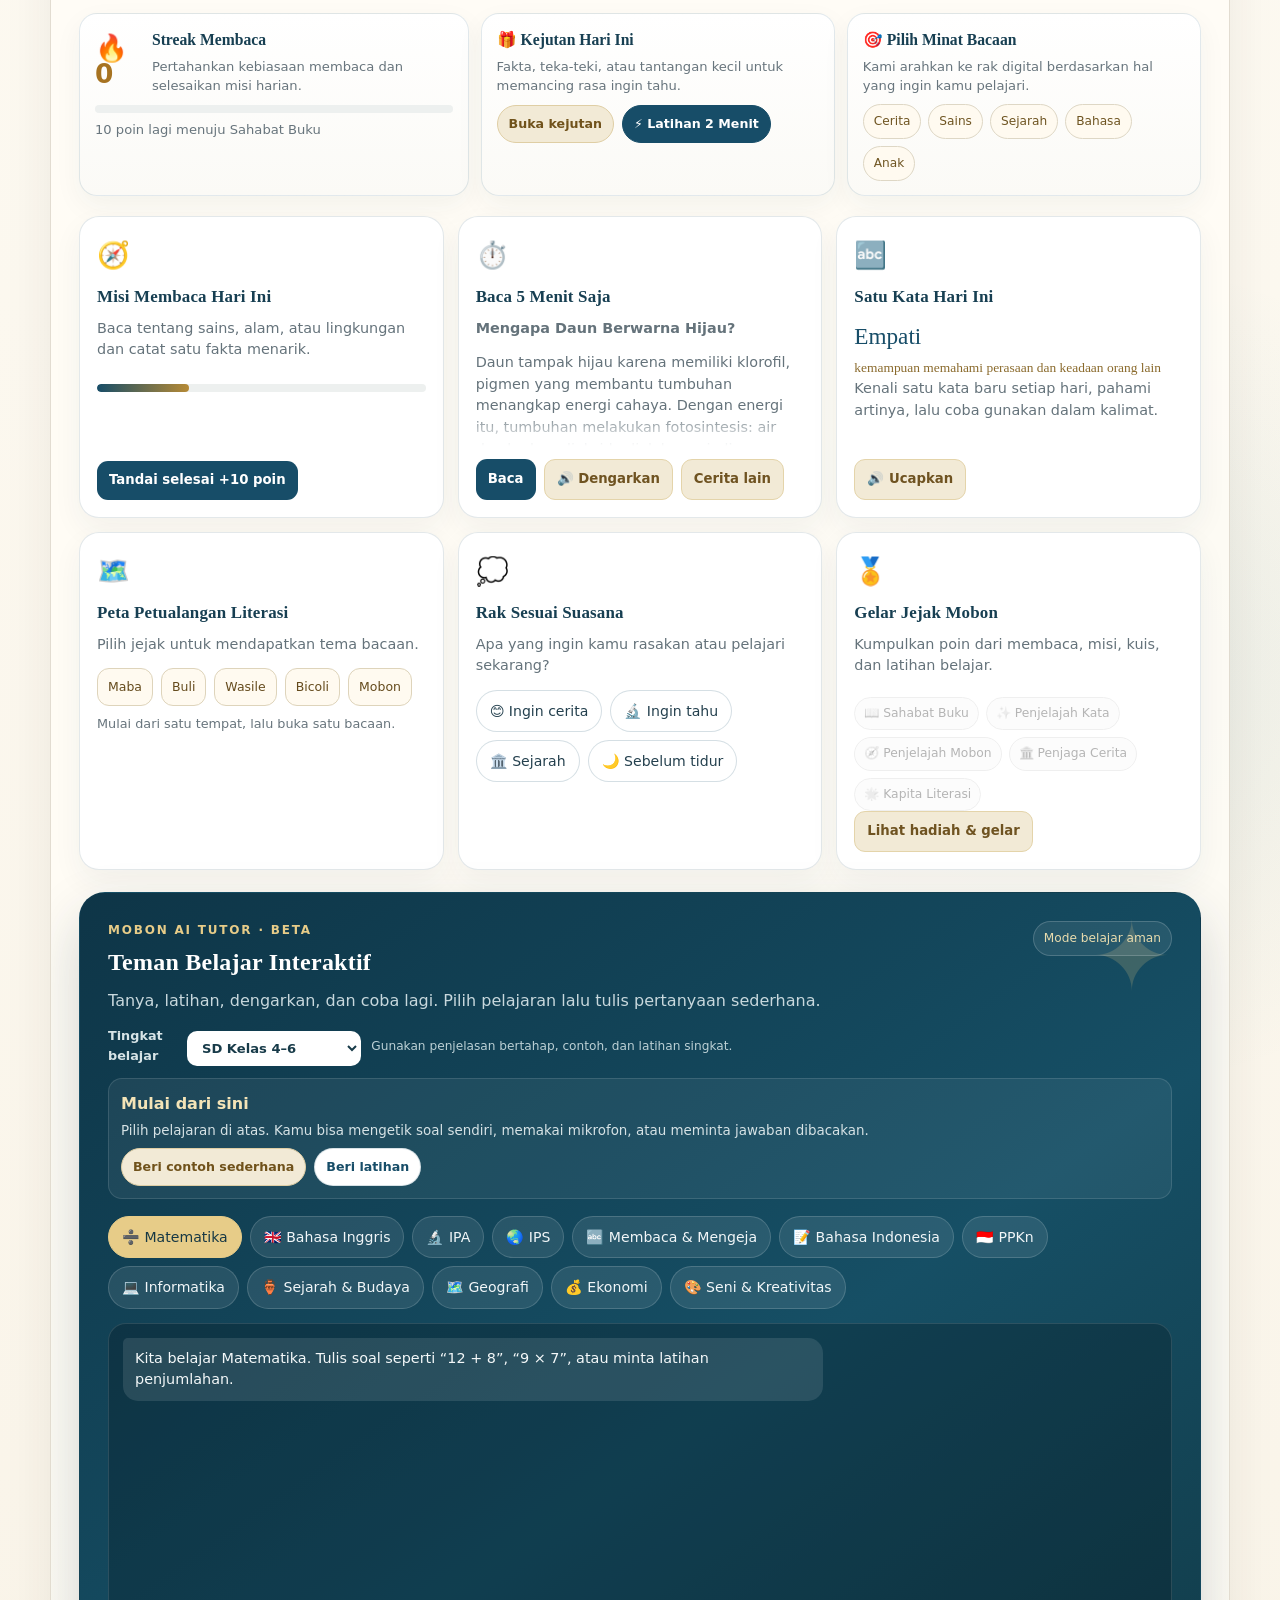
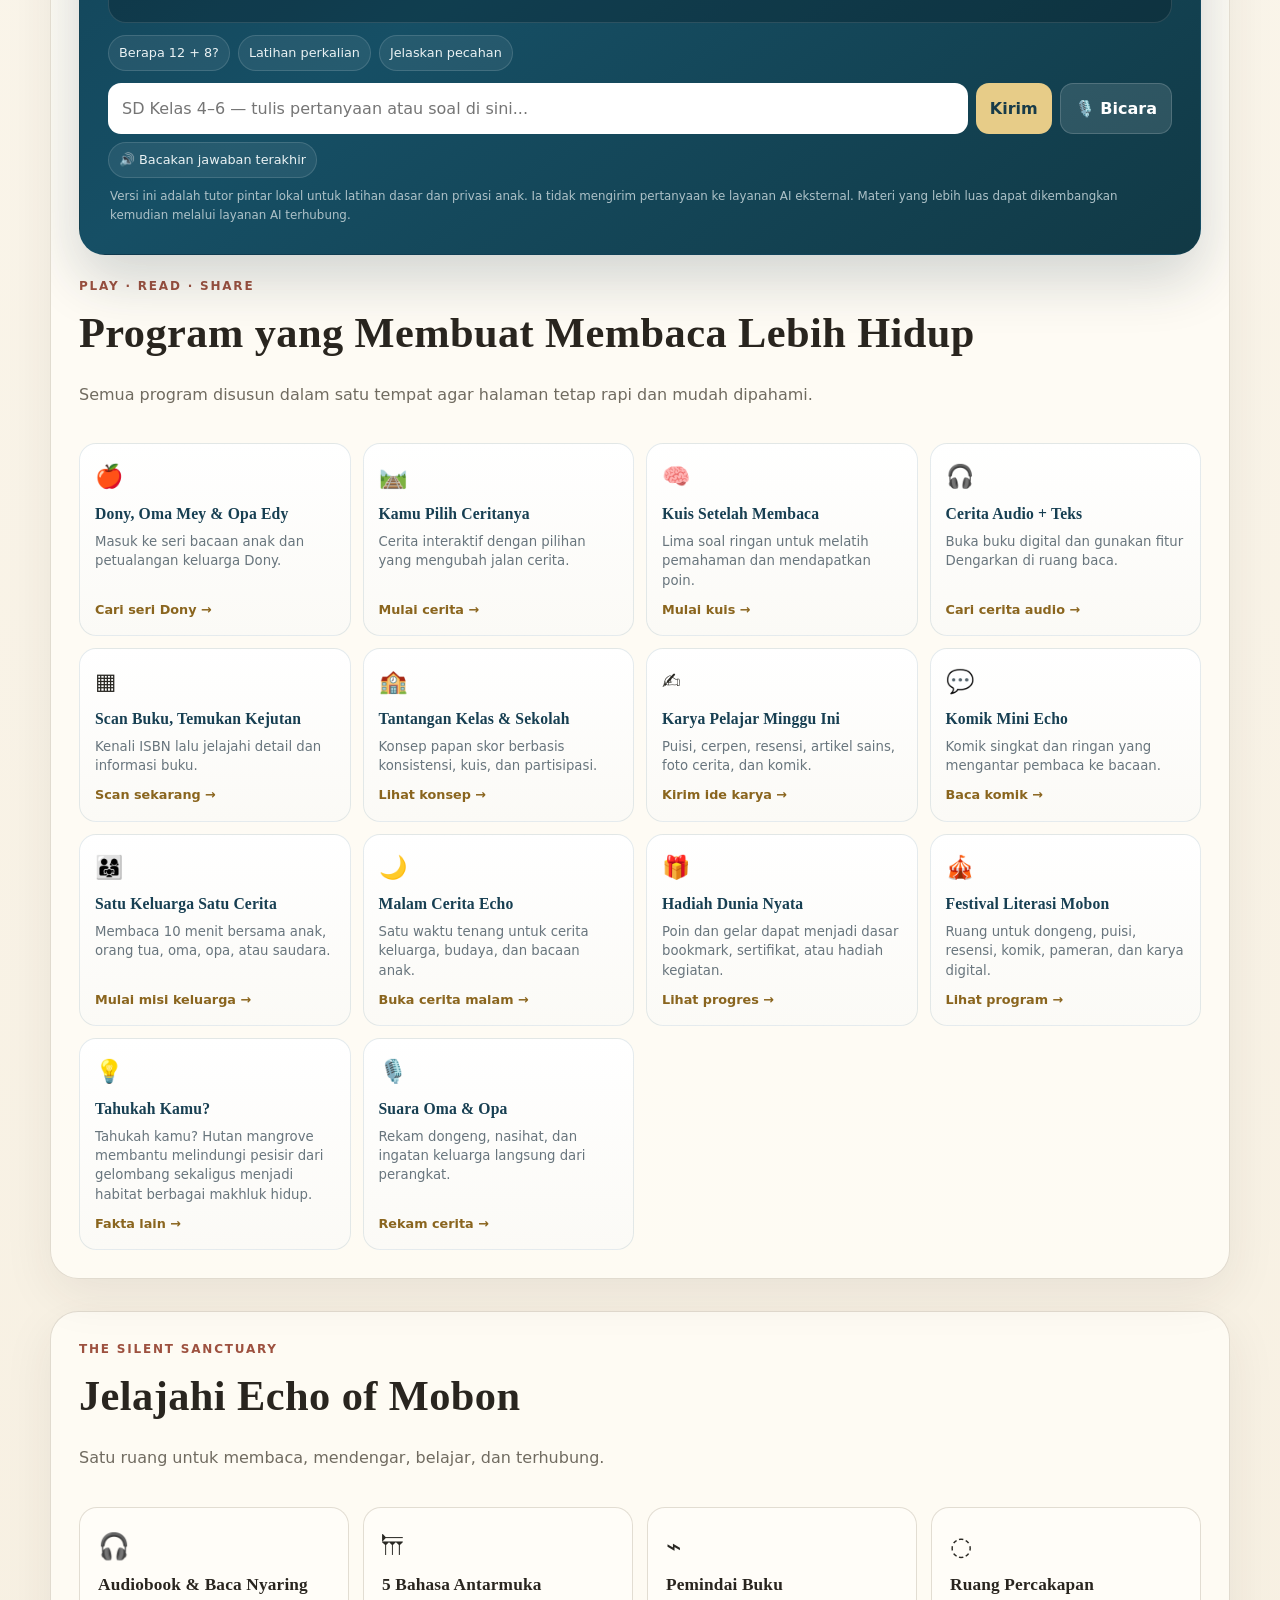
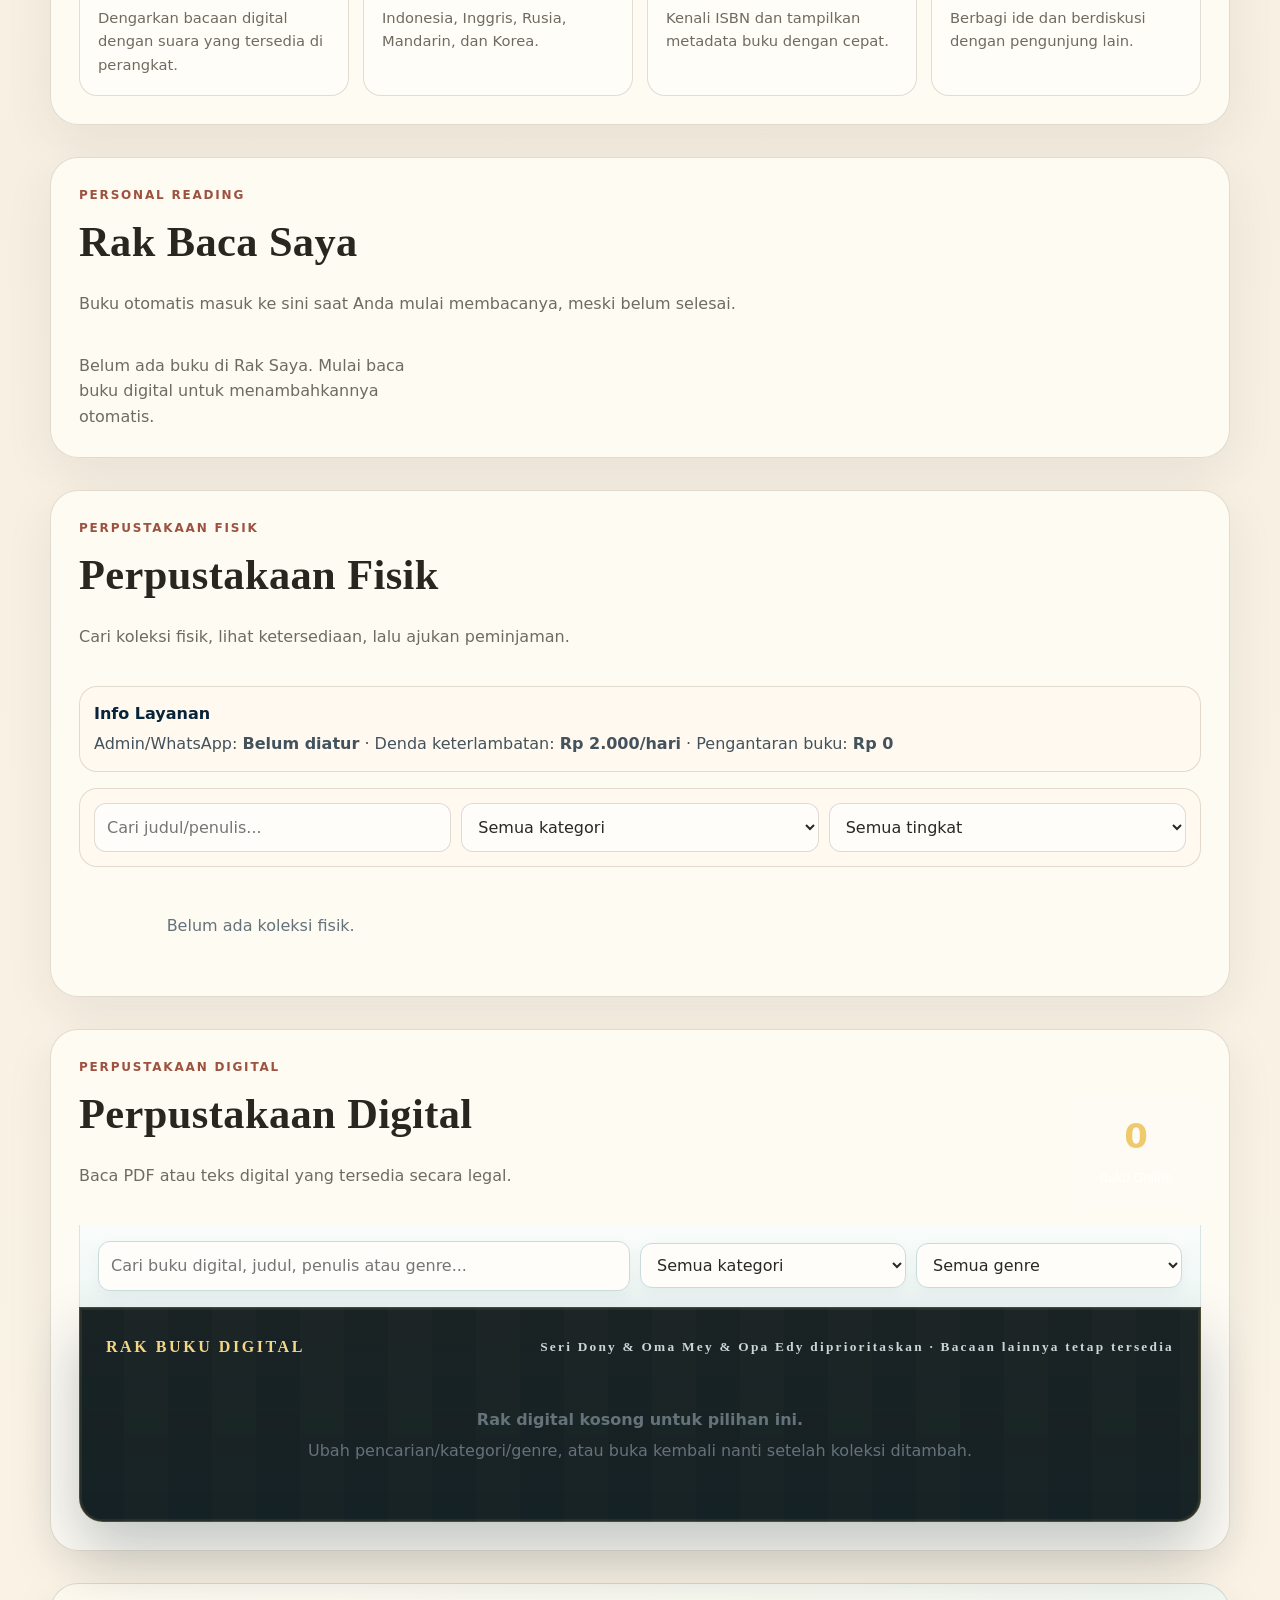
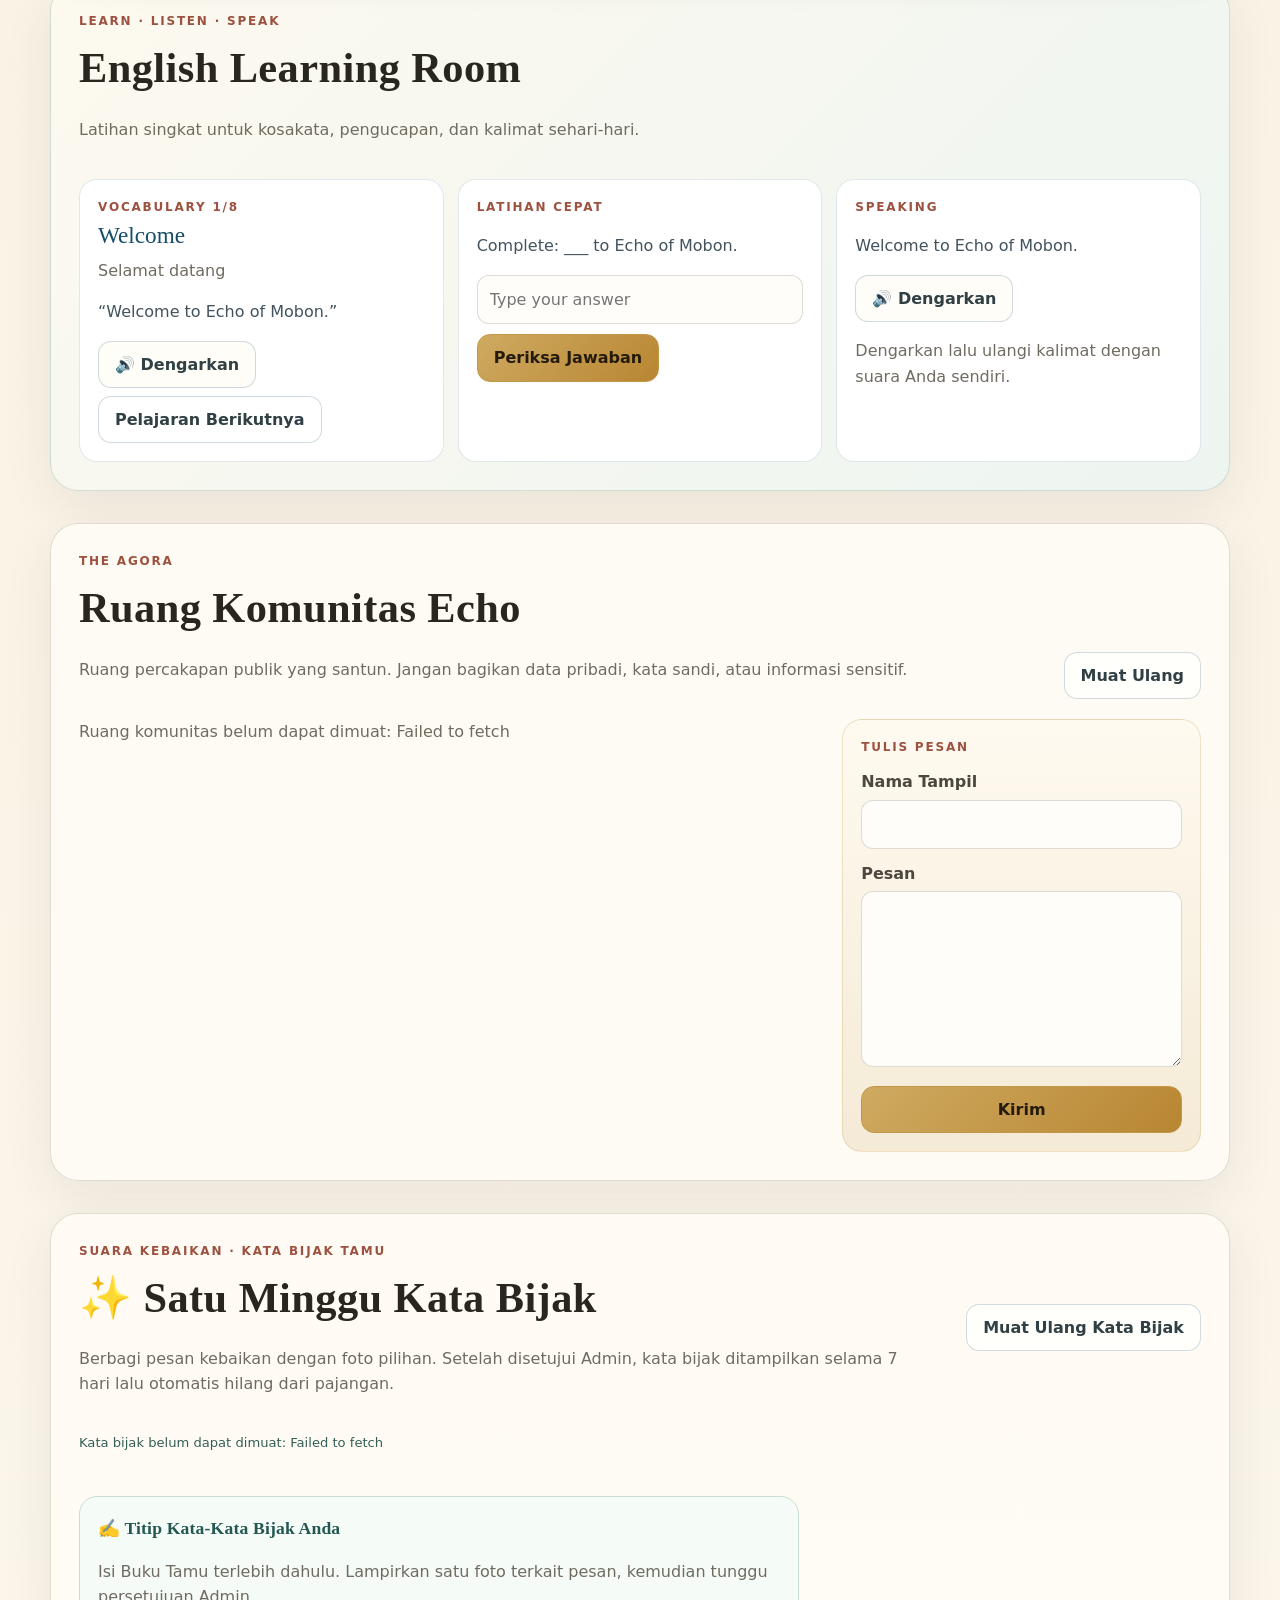
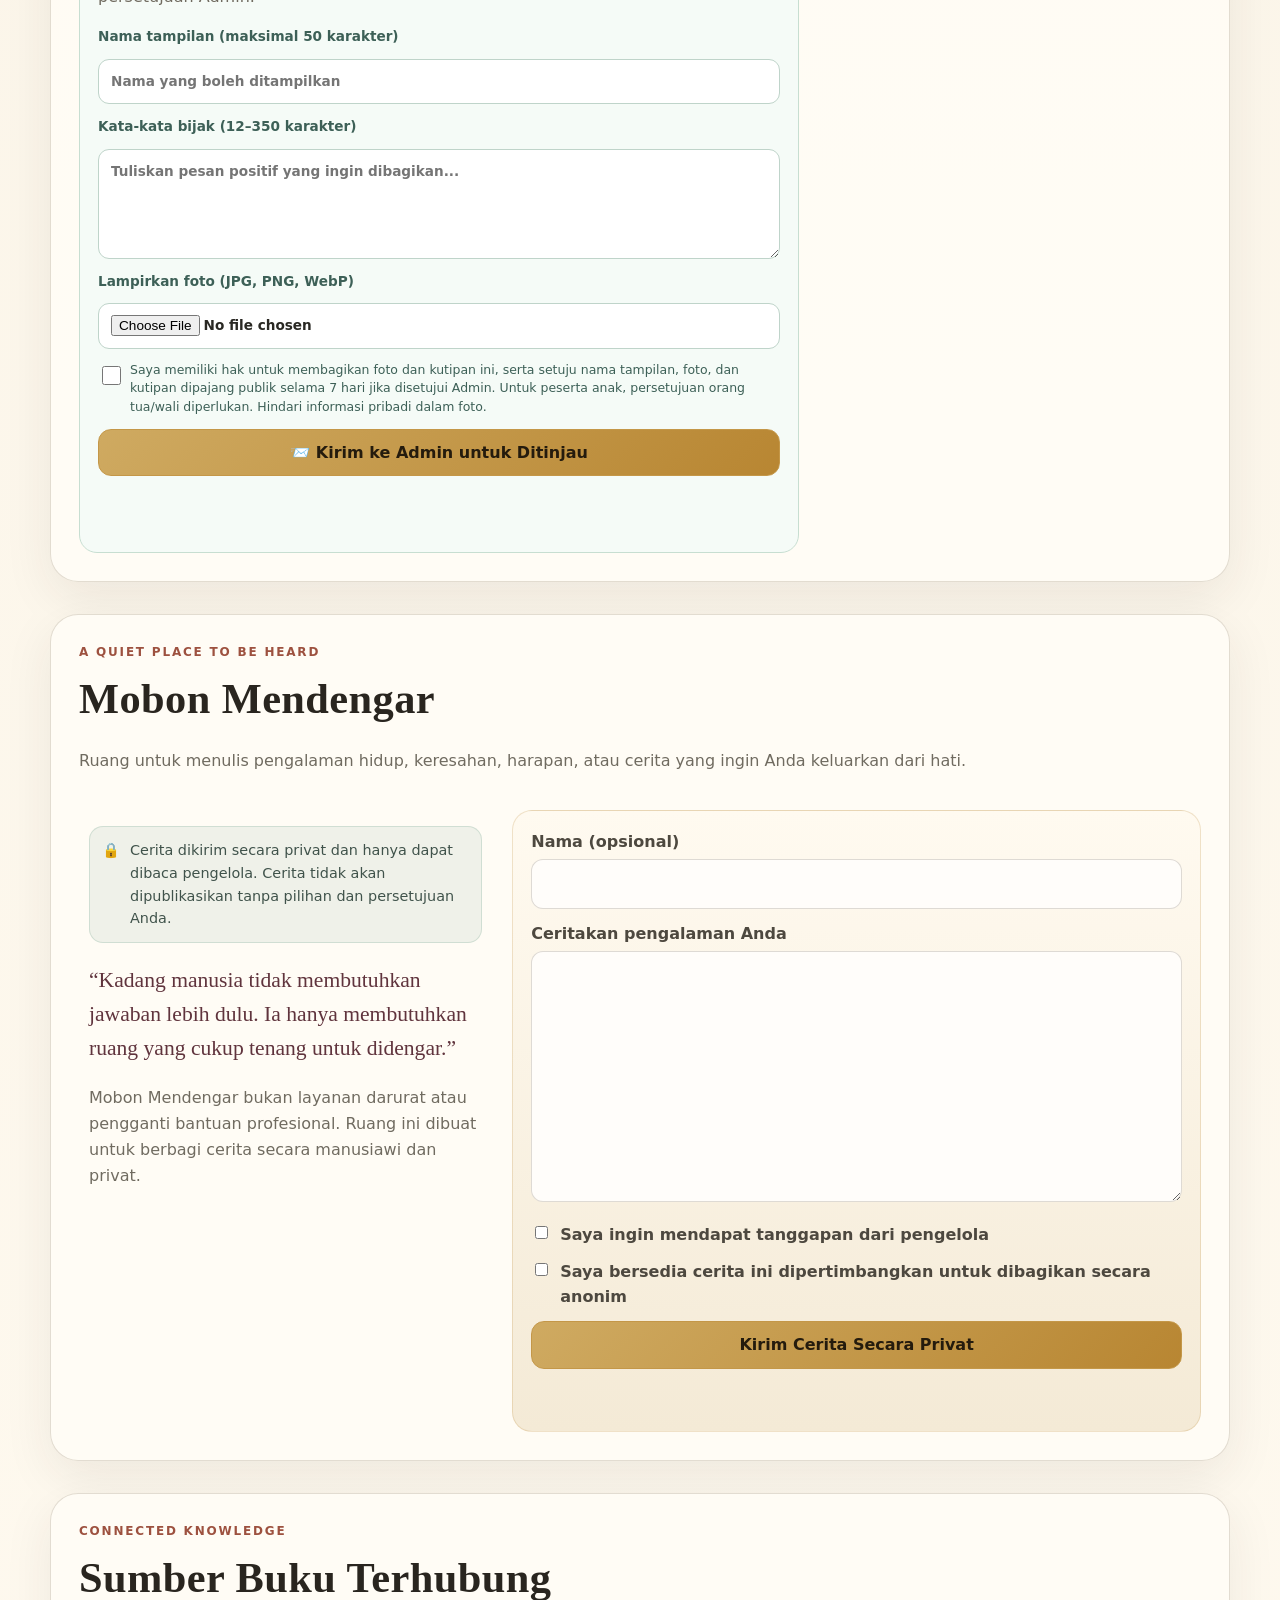
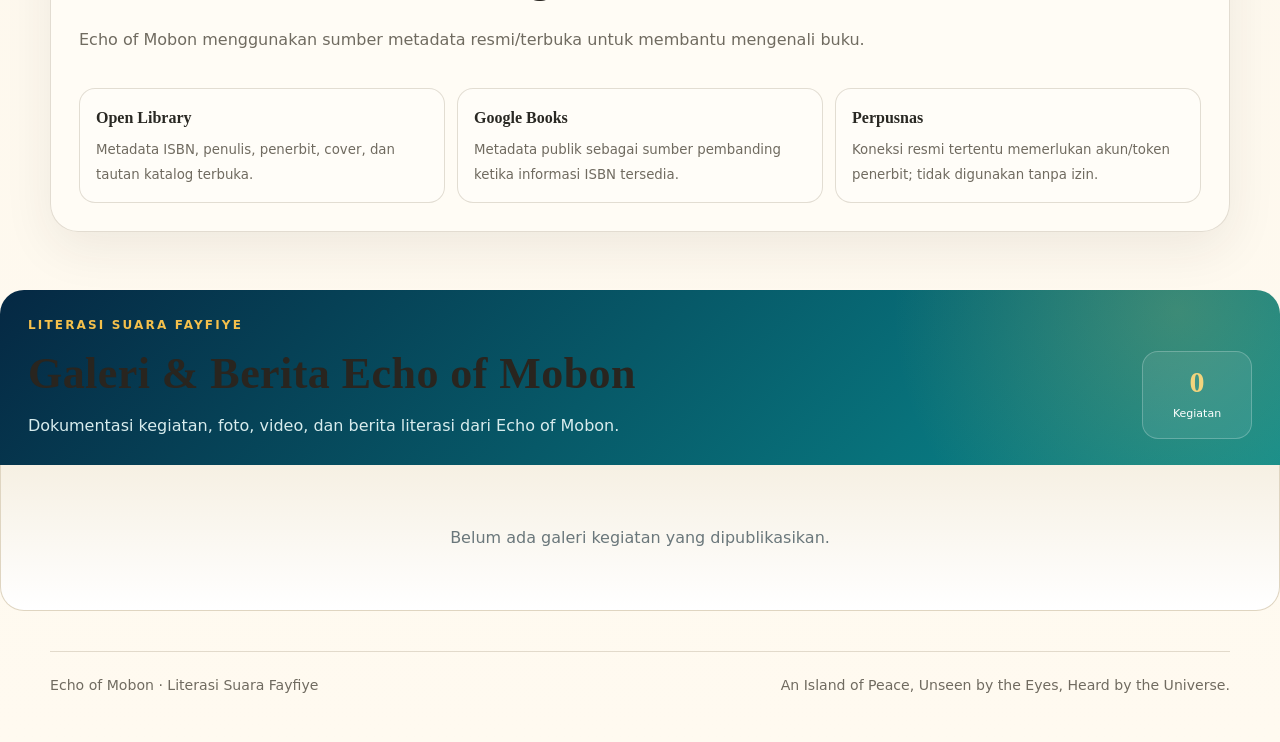
==== commit b2f757ff: "Fix guest verification when sessionStorage is denied" ====
--- a/index.html
+++ b/index.html
@@ -264,14 +264,14 @@
 <script src="assets/i18n-v3.js?v=20261102-1"></script>
 <script src="assets/book-metadata.js?v=20261102-1"></script>
 <script src="assets/member-card-v2.js?v=20261102-1"></script>
-<script src="assets/guest-access-v1.js?v=20261104-2"></script>
-<script src="assets/guest-online.js?v=20261111-shelves1"></script><script src="assets/guest-wisdom-v1.js?v=20261111-1"></script>
+<script src="assets/guest-access-v1.js?v=20261112-storage1"></script>
+<script src="assets/guest-online.js?v=20261112-storage1"></script><script src="assets/guest-wisdom-v1.js?v=20261111-1"></script>
 <script src="assets/category-sync.js?v=20261102-1"></script>
 <script src="assets/eom-question-bank-v3.js?v=20261104-4"></script>
 <script src="assets/game-center-v1.js?v=20261104-4"></script>
 <script src="assets/game-nav-placement-v1.js?v=20261104-1"></script>
 <script src="assets/eom-school-exam-v1.js?v=20261104-3"></script>
-<script src="assets/eom-exam-online-v2.js?v=20261111-mixed60"></script>
+<script src="assets/eom-exam-online-v2.js?v=20261112-storage1"></script>
 <script src="assets/portal-v2.js?v=20261102-1"></script>
 <script src="assets/experience-v3.js?v=20261102-1"></script>
 <script src="assets/runtime-audio-v4.js?v=20261102-4"></script>
--- a/assets/digital-shelves-v2.css
+++ b/assets/digital-shelves-v2.css
@@ -0,0 +1,13 @@
+/* Echo of Mobon — rak buku digital: seri Dony unggulan, rak cerita dan pengetahuan */
+#digital .digital-library-tools{display:grid;grid-template-columns:minmax(0,2fr) minmax(140px,1fr) minmax(130px,1fr);gap:10px;align-items:center}
+#digital .digital-library-tools input,#digital .digital-library-tools select{min-width:0;width:100%;min-height:44px;box-sizing:border-box}
+.eom-digital-shelf-group{margin:13px 0 29px;padding:4px 0}
+.eom-digital-shelf-header{display:flex;align-items:center;justify-content:space-between;gap:13px;flex-wrap:wrap;margin:6px 8px 14px;padding:13px 15px;background:linear-gradient(135deg,#f8f6ec,#e6f2eb);border:1px solid #d8d4b7;border-radius:14px}
+.eom-digital-shelf-header h3{margin:0 0 5px;font-size:1.18rem;color:#255b54;font-family:Georgia,serif}
+.eom-digital-shelf-header p{margin:0;font-size:.83rem;line-height:1.45;color:#61736b}
+.eom-digital-shelf-header>strong{display:block;background:#285b50;border-radius:18px;padding:6px 10px;color:white;font-size:.82rem;white-space:nowrap}
+.eom-digital-genre-chips{display:flex;flex-wrap:wrap;gap:5px;margin:7px 0 9px}
+.eom-digital-genre-chips span{font-size:.67rem;background:#e8f1e9;border:1px solid #d0e5d4;color:#386b56;border-radius:14px;padding:3px 7px;line-height:1.35}
+.eom-digital-shelf-group .shelf-books{min-width:0}
+@media(max-width:630px){#digital .digital-library-tools{grid-template-columns:1fr 1fr}#digital #digitalSearch{grid-column:1/-1}.eom-digital-shelf-header{padding:10px 12px}.eom-digital-shelf-header h3{font-size:1.08rem}}
+@media(max-width:360px){#digital .digital-library-tools{grid-template-columns:1fr}#digital #digitalSearch{grid-column:auto}}
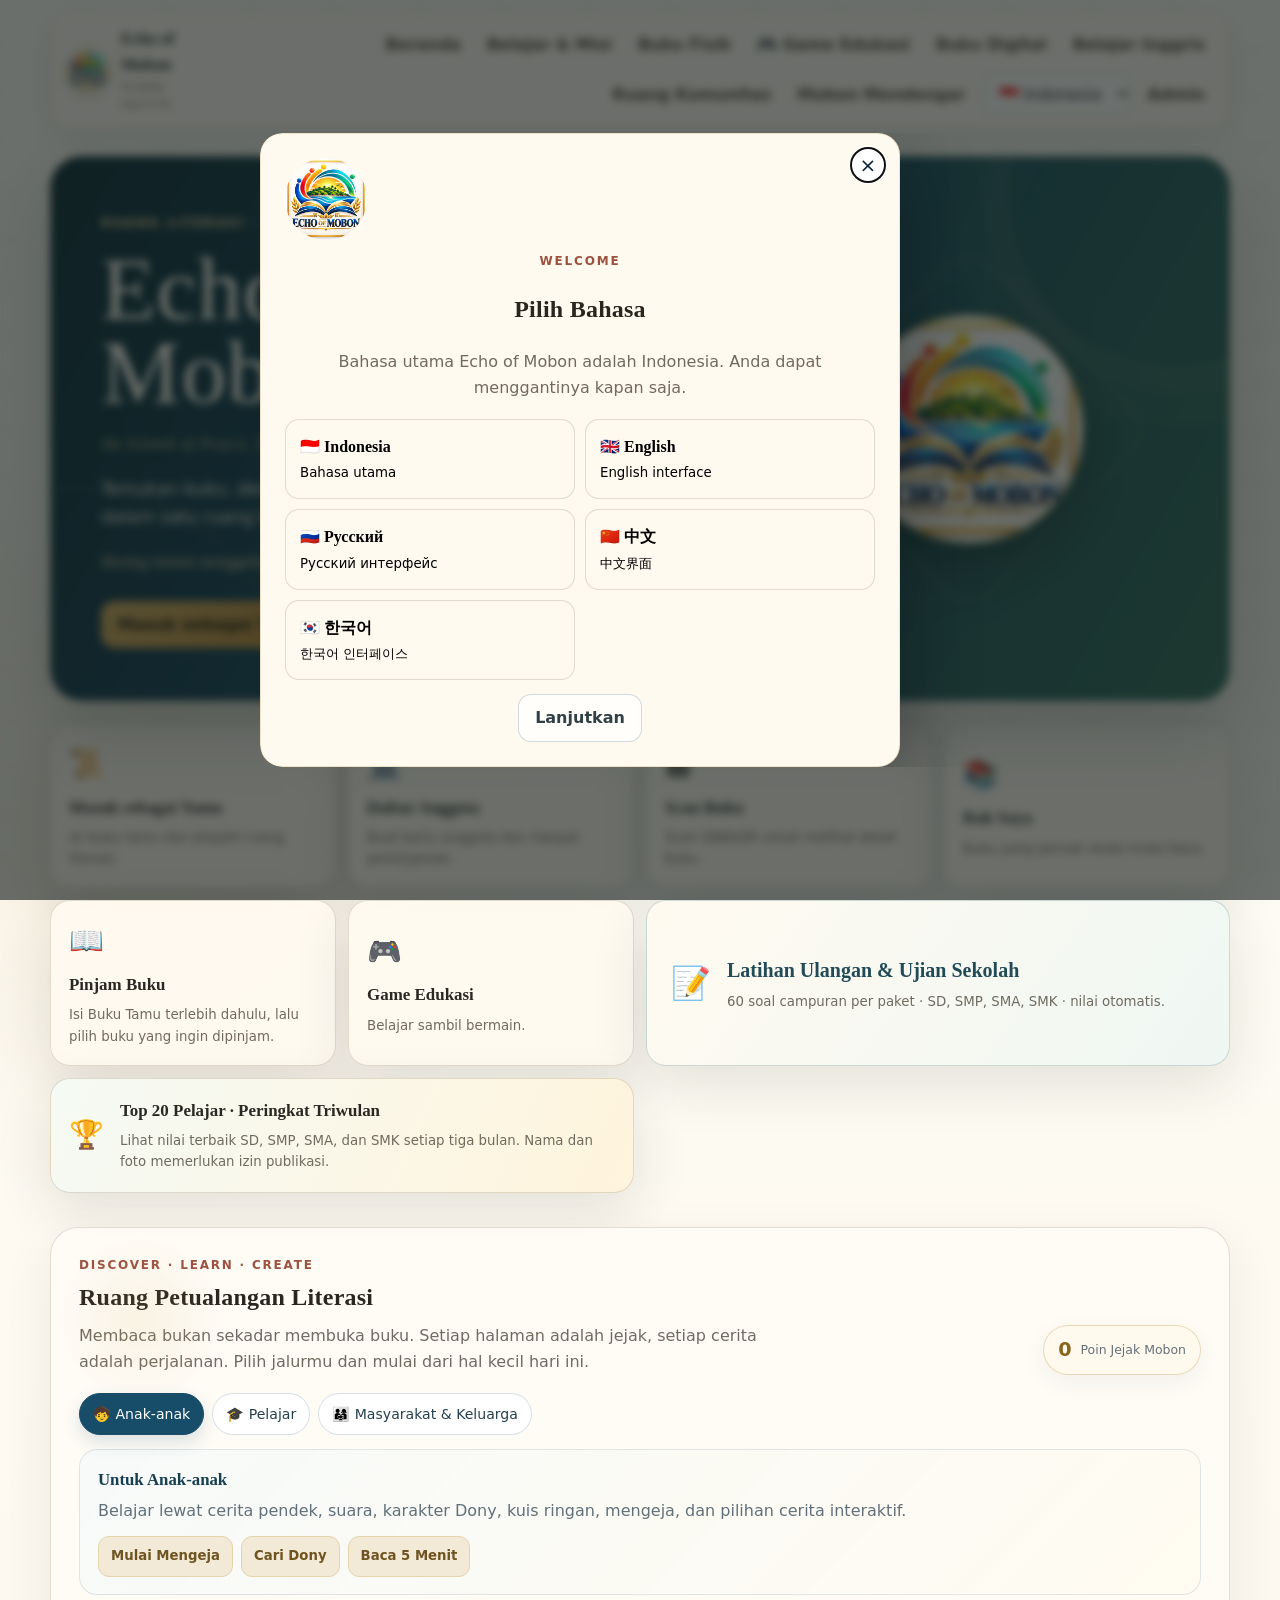
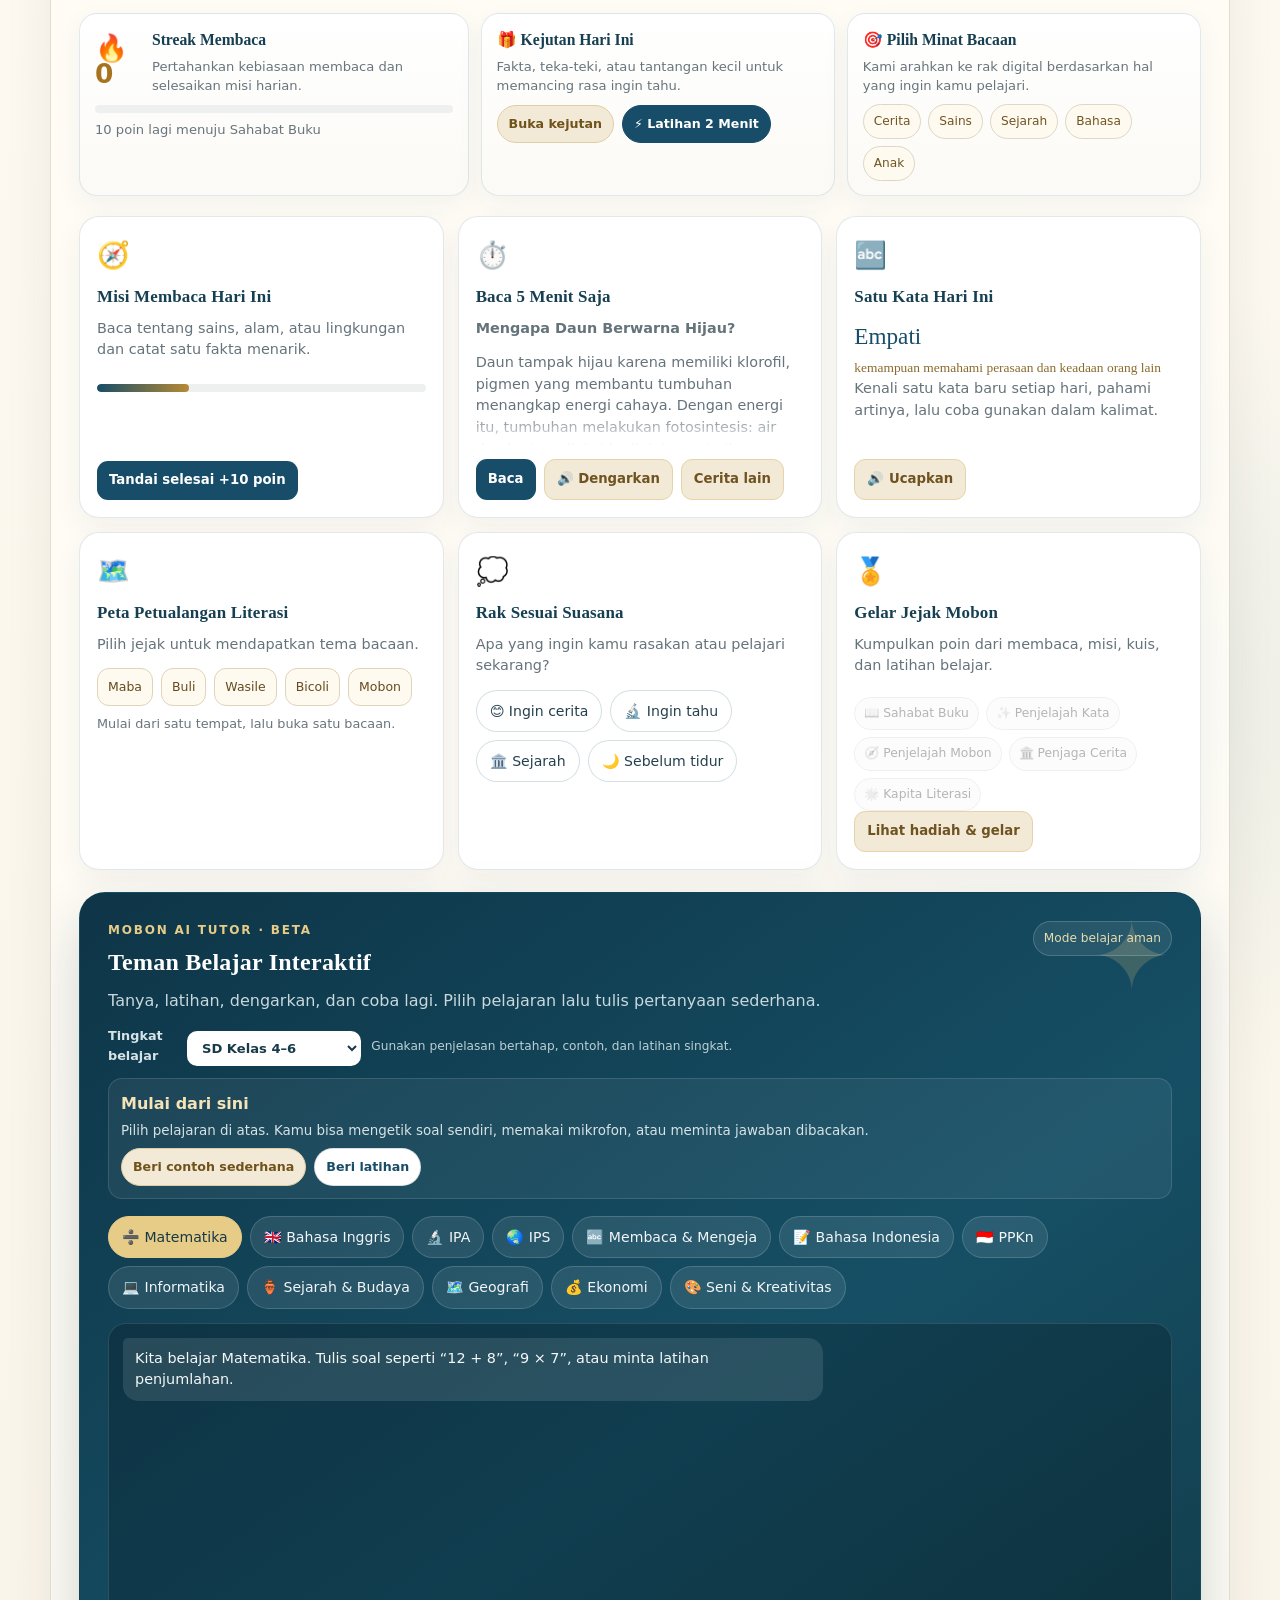
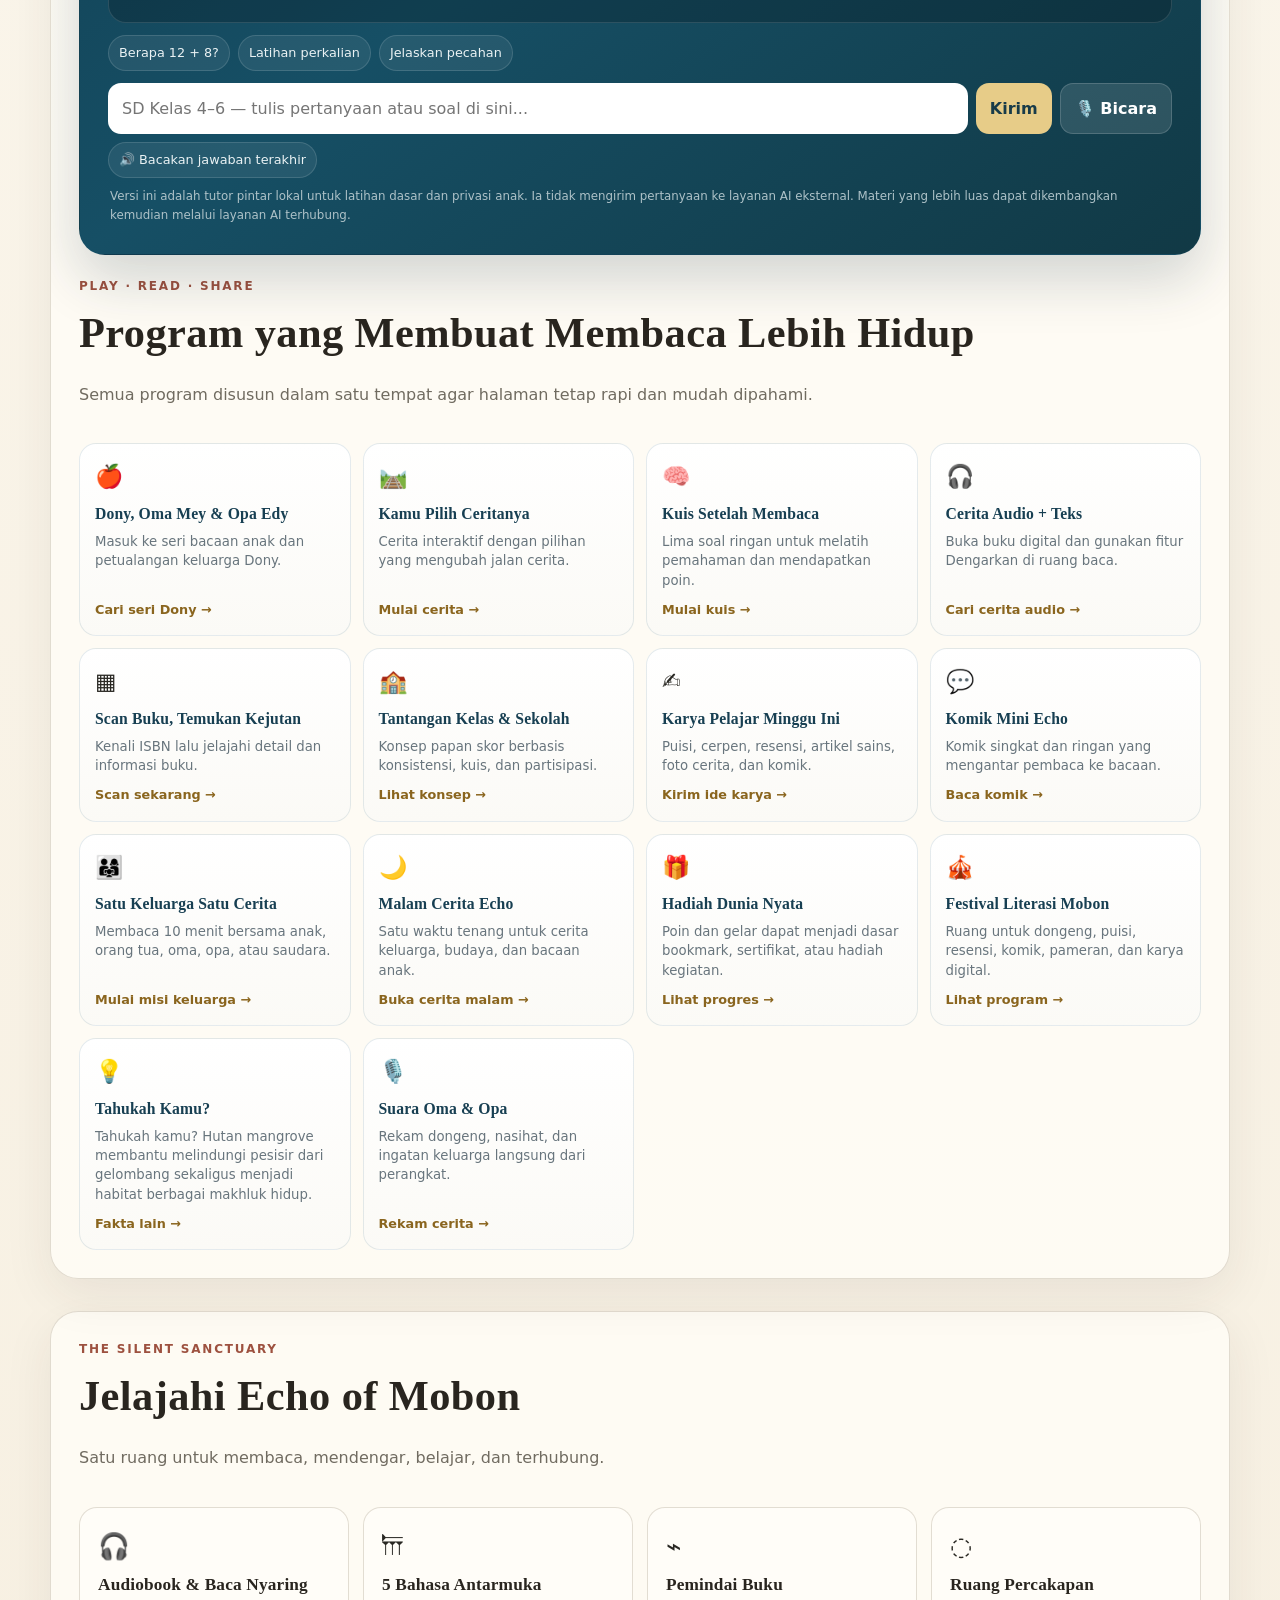
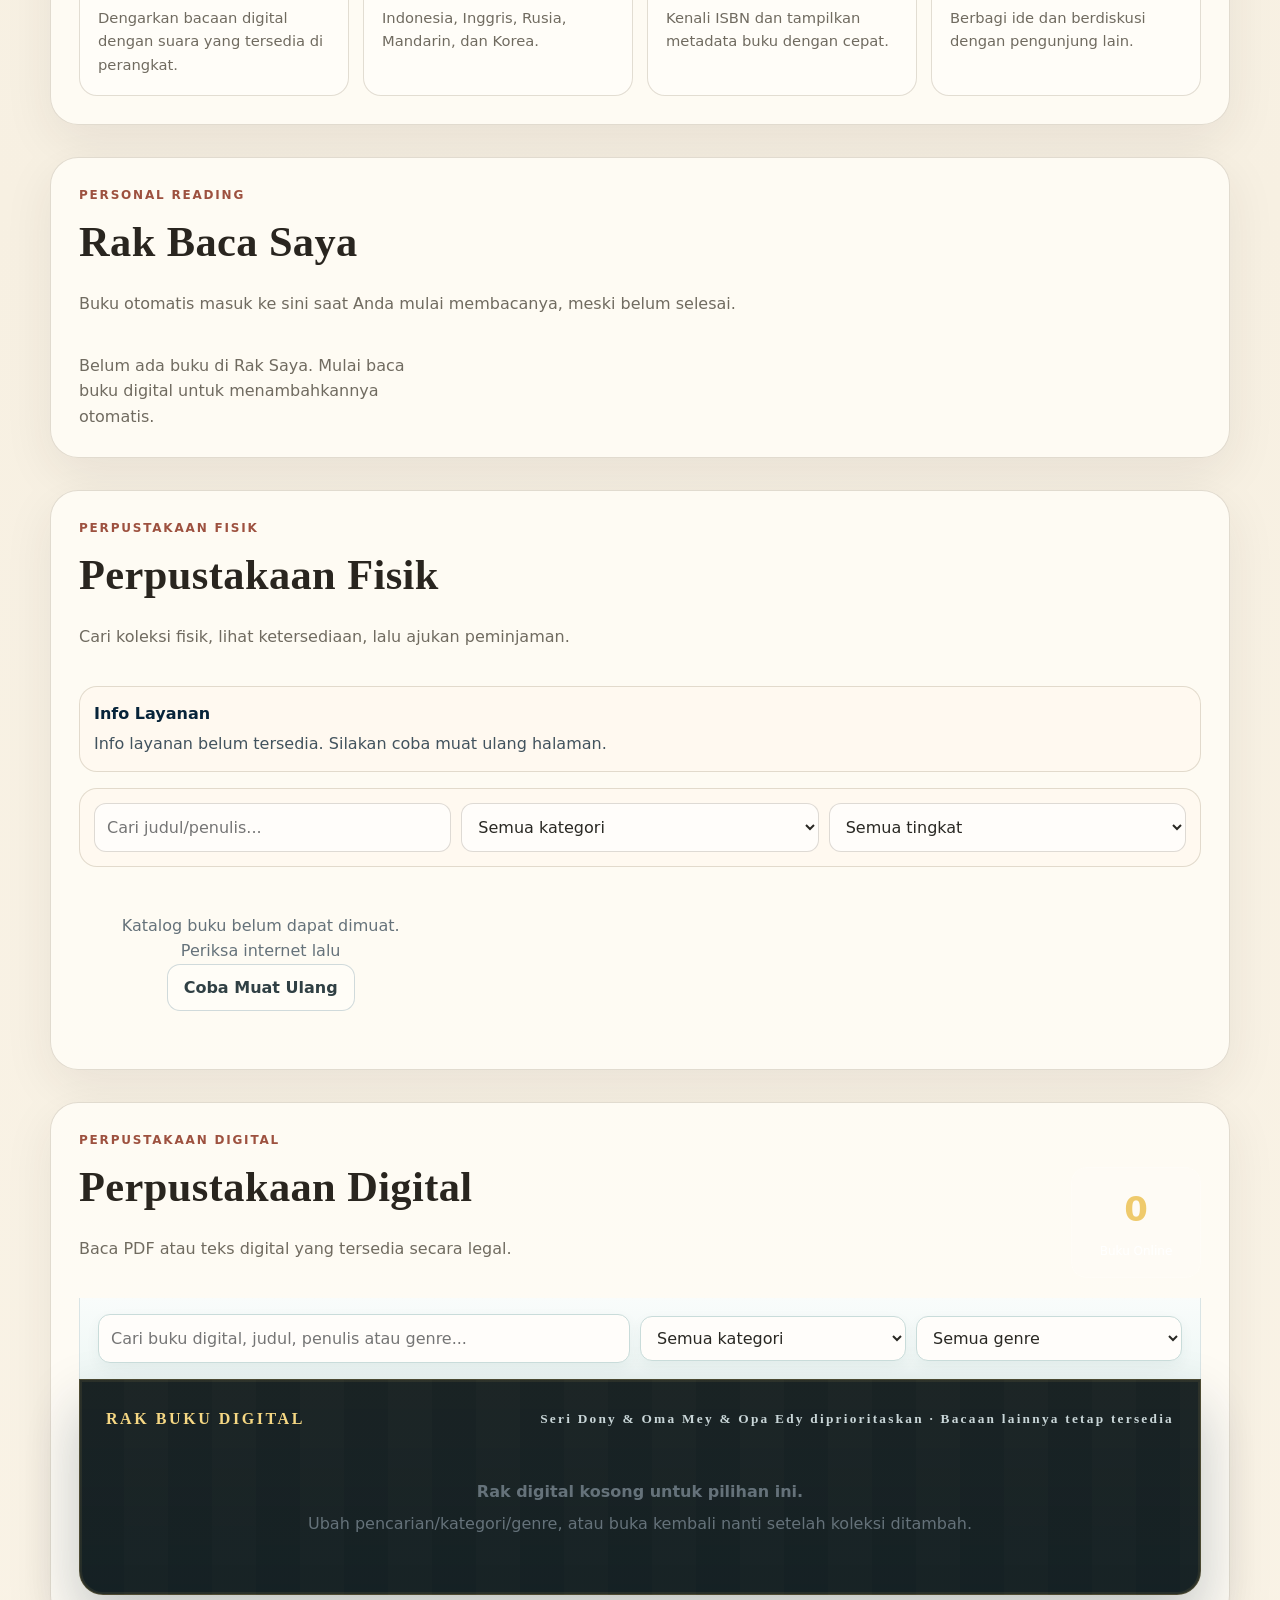
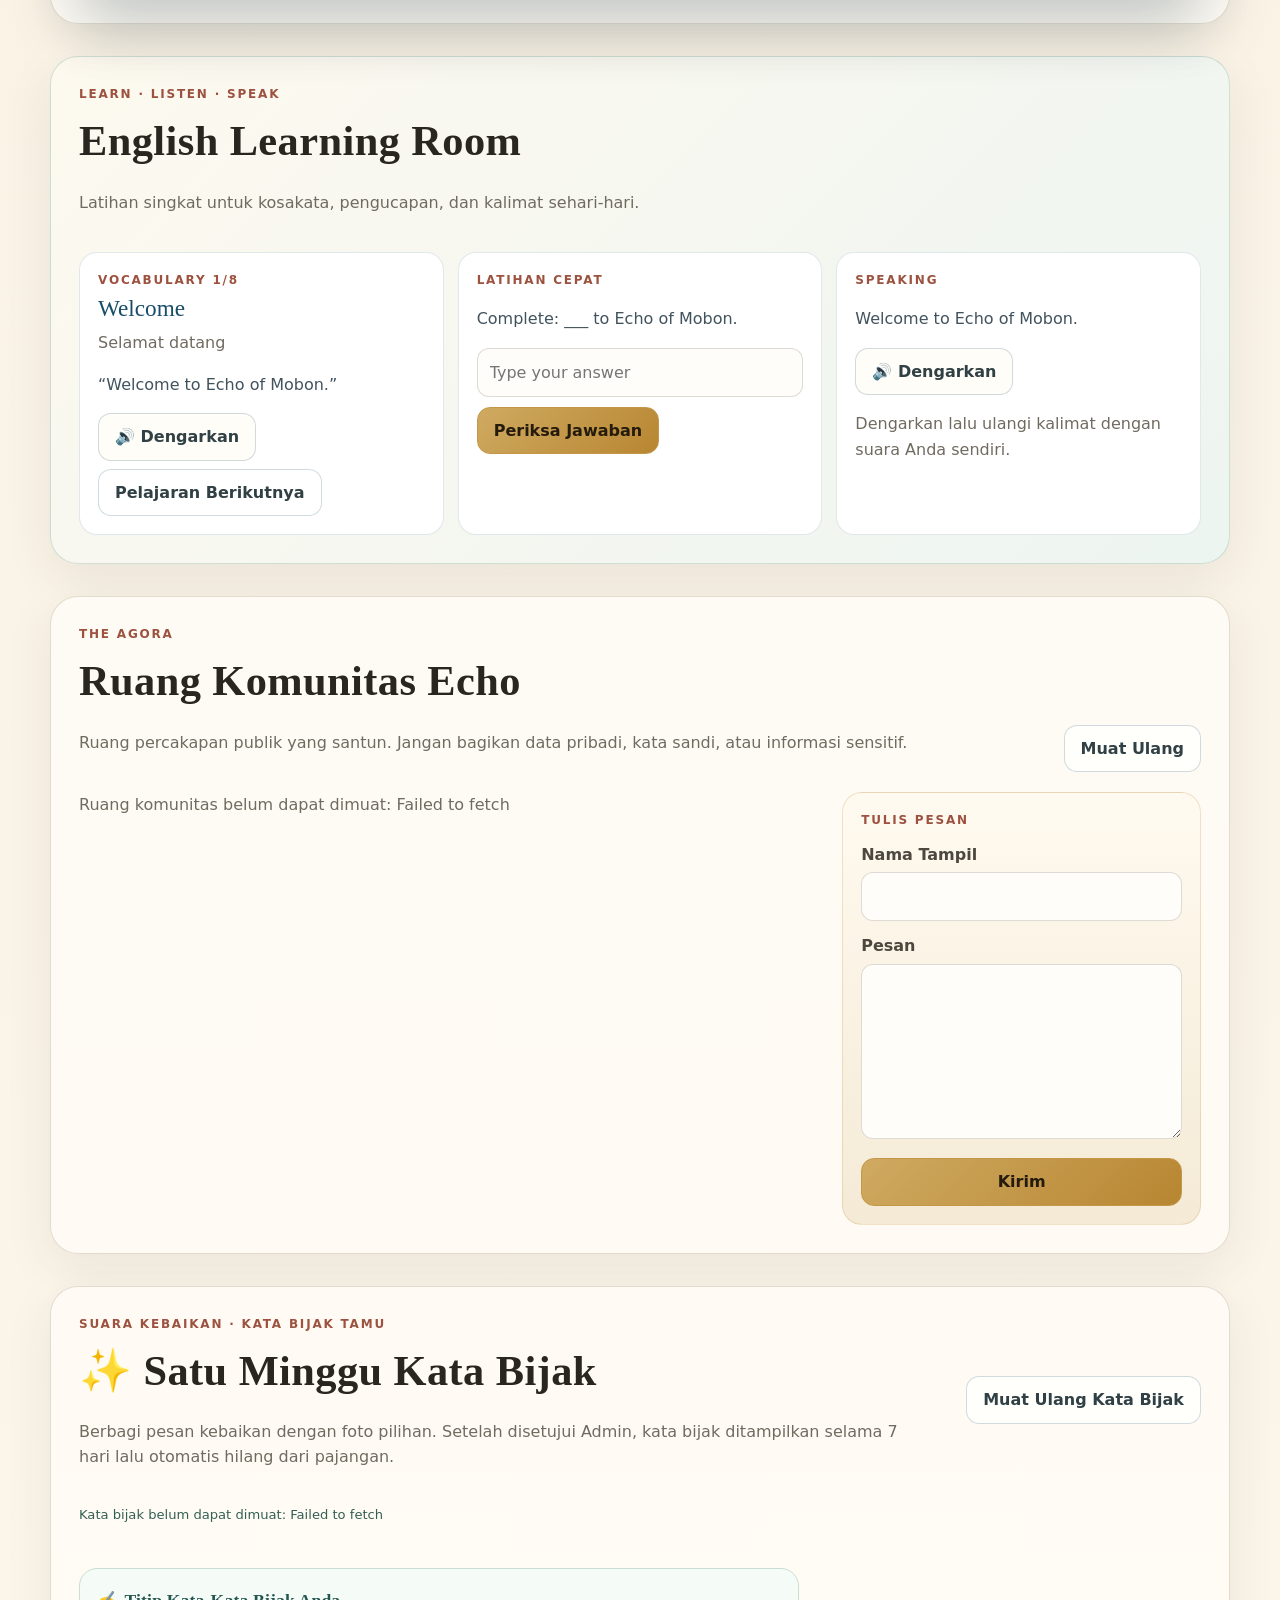
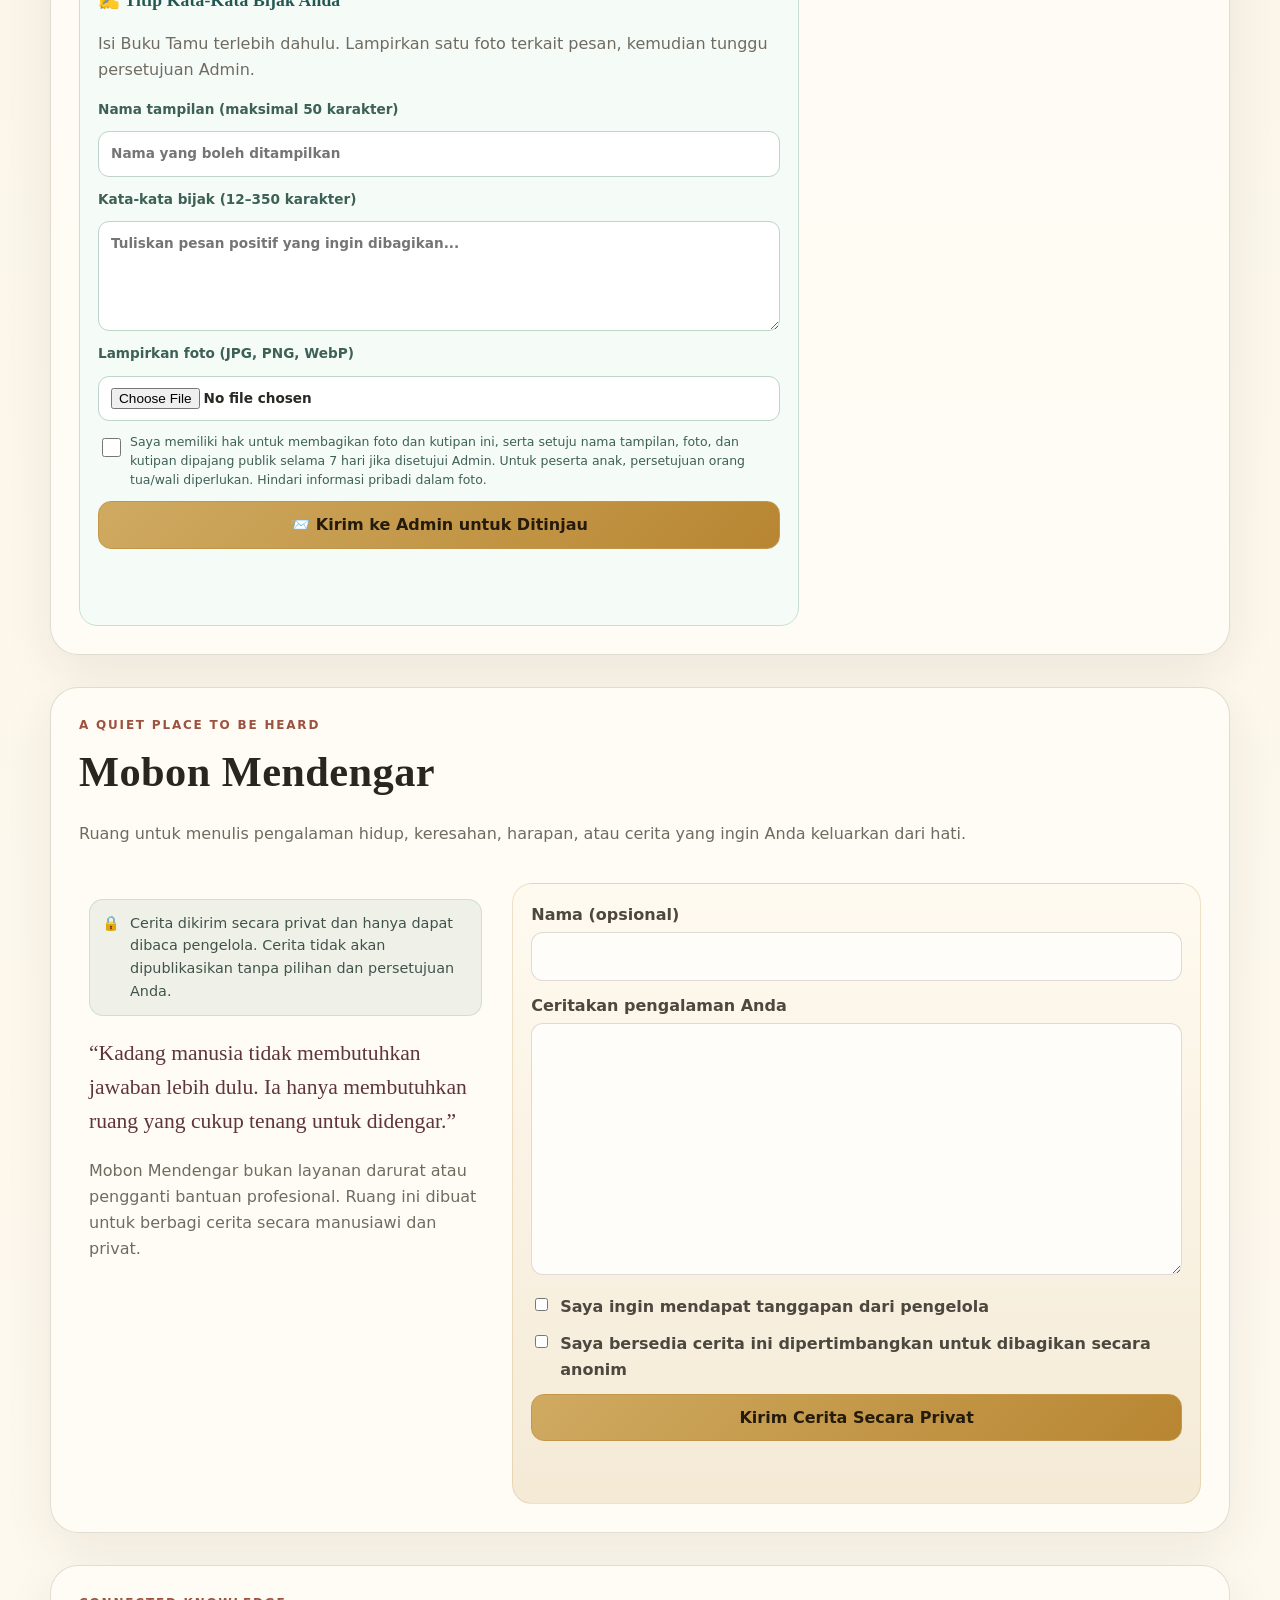
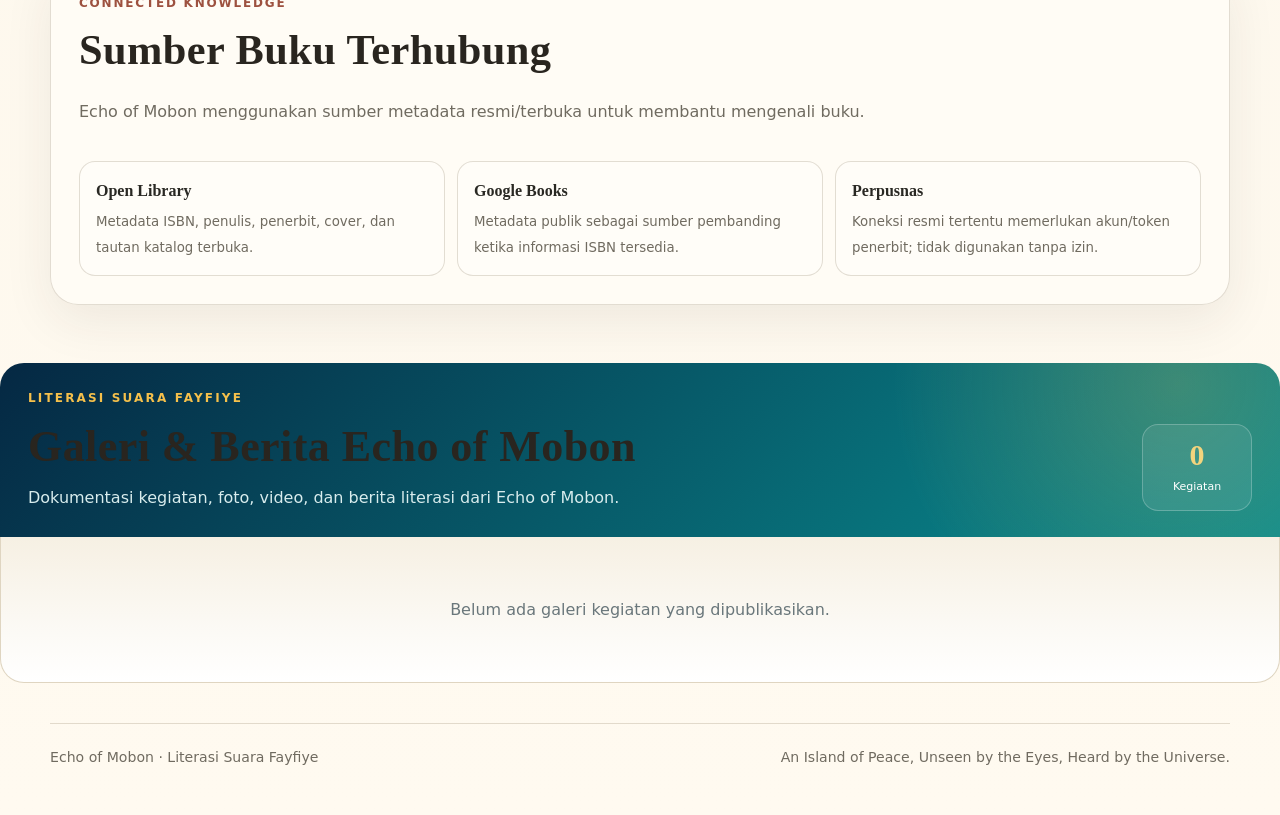
==== commit 722e4e11: "Fix mobile storage denial and load book catalog without 25MB cover payload" ====
--- a/index.html
+++ b/index.html
@@ -259,13 +259,14 @@
 
 <dialog id="myCardDialog"><div class="modal"><button class="close" data-close="myCardDialog">×</button><div id="myCardContent"></div><button id="printMyCardBtn" class="btn primary">Cetak Kartu</button></div></dialog>
 
+<script src="assets/browser-storage-safe-v1.js?v=20261112-stability2"></script>
 <script src="assets/qrcode-mini.js"></script>
 <script src="assets/supabase-online.js?v=20261105-auth1"></script><script src="assets/rack-sequence-v1.js?v=20261107-1"></script>
 <script src="assets/i18n-v3.js?v=20261102-1"></script>
 <script src="assets/book-metadata.js?v=20261102-1"></script>
 <script src="assets/member-card-v2.js?v=20261102-1"></script>
 <script src="assets/guest-access-v1.js?v=20261112-storage1"></script>
-<script src="assets/guest-online.js?v=20261112-storage1"></script><script src="assets/guest-wisdom-v1.js?v=20261111-1"></script>
+<script src="assets/guest-online.js?v=20261112-stability2"></script><script src="assets/guest-wisdom-v1.js?v=20261111-1"></script>
 <script src="assets/category-sync.js?v=20261102-1"></script>
 <script src="assets/eom-question-bank-v3.js?v=20261104-4"></script>
 <script src="assets/game-center-v1.js?v=20261104-4"></script>
